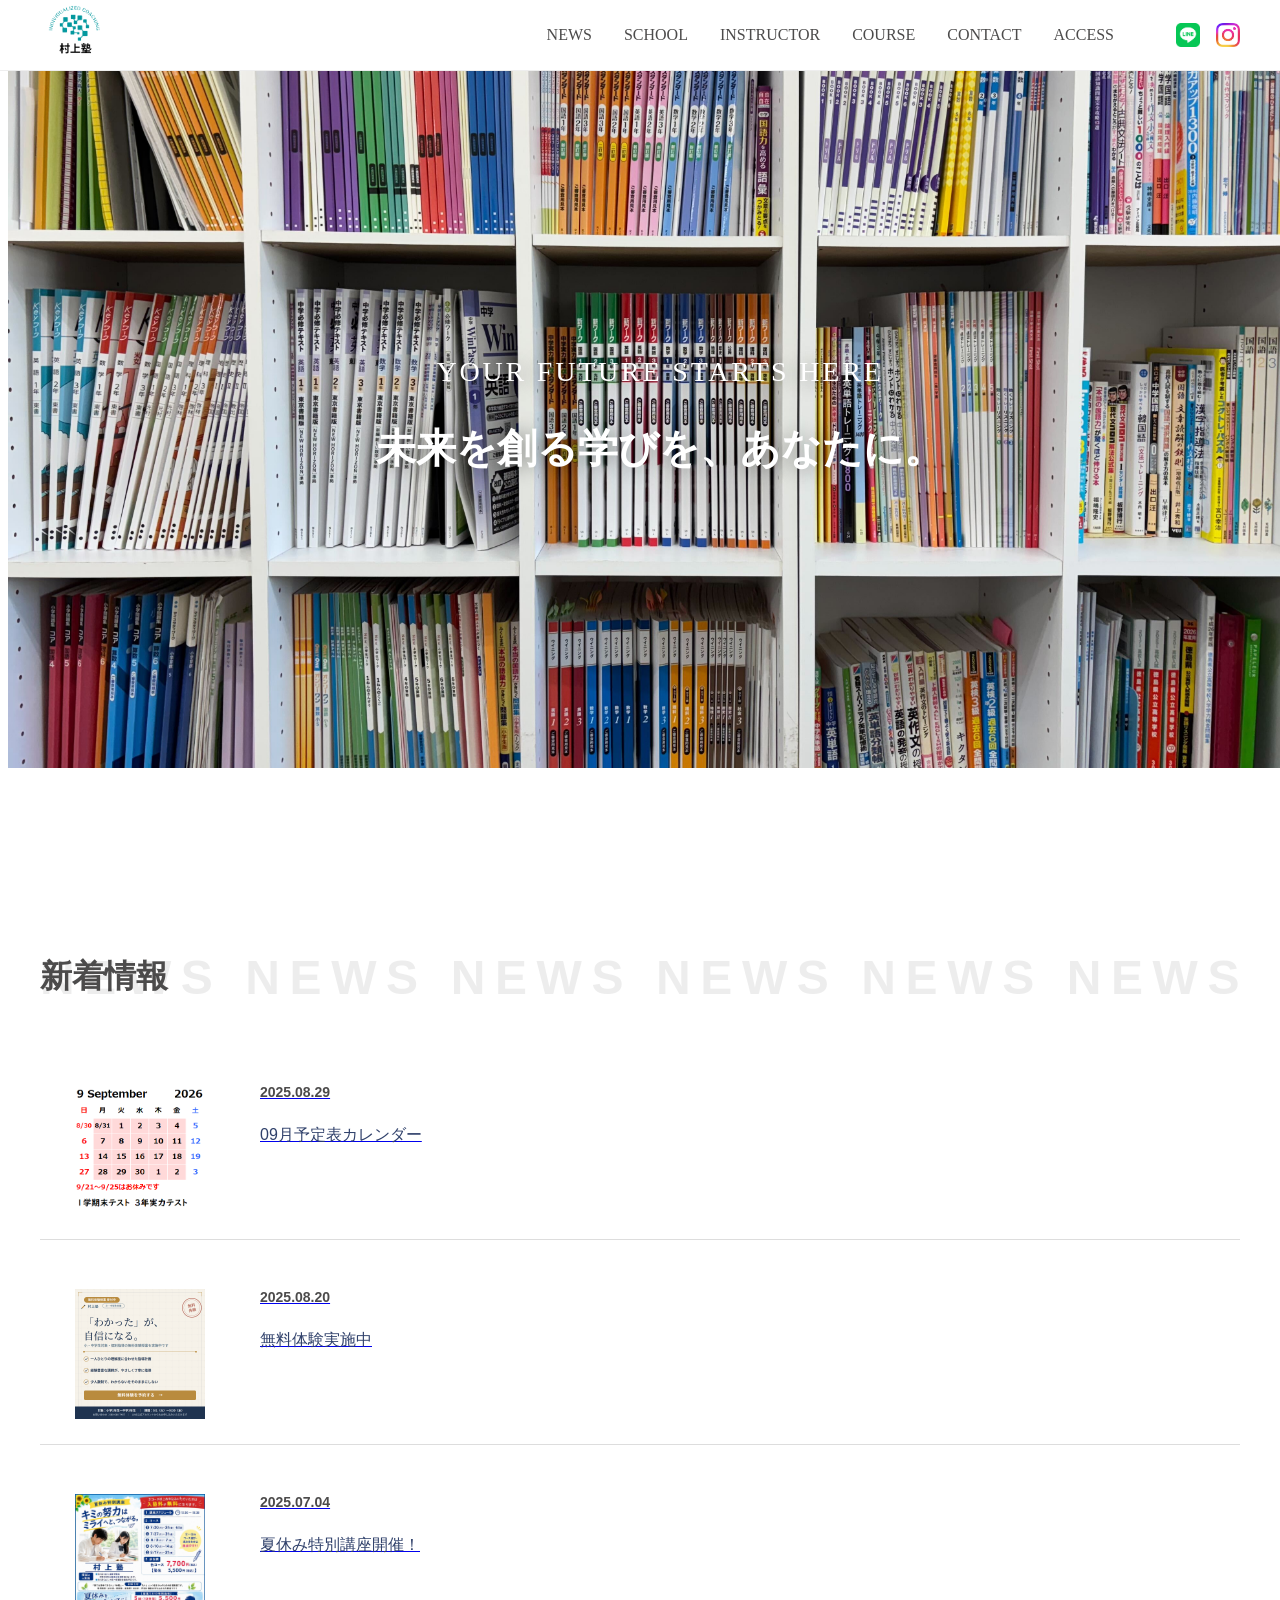
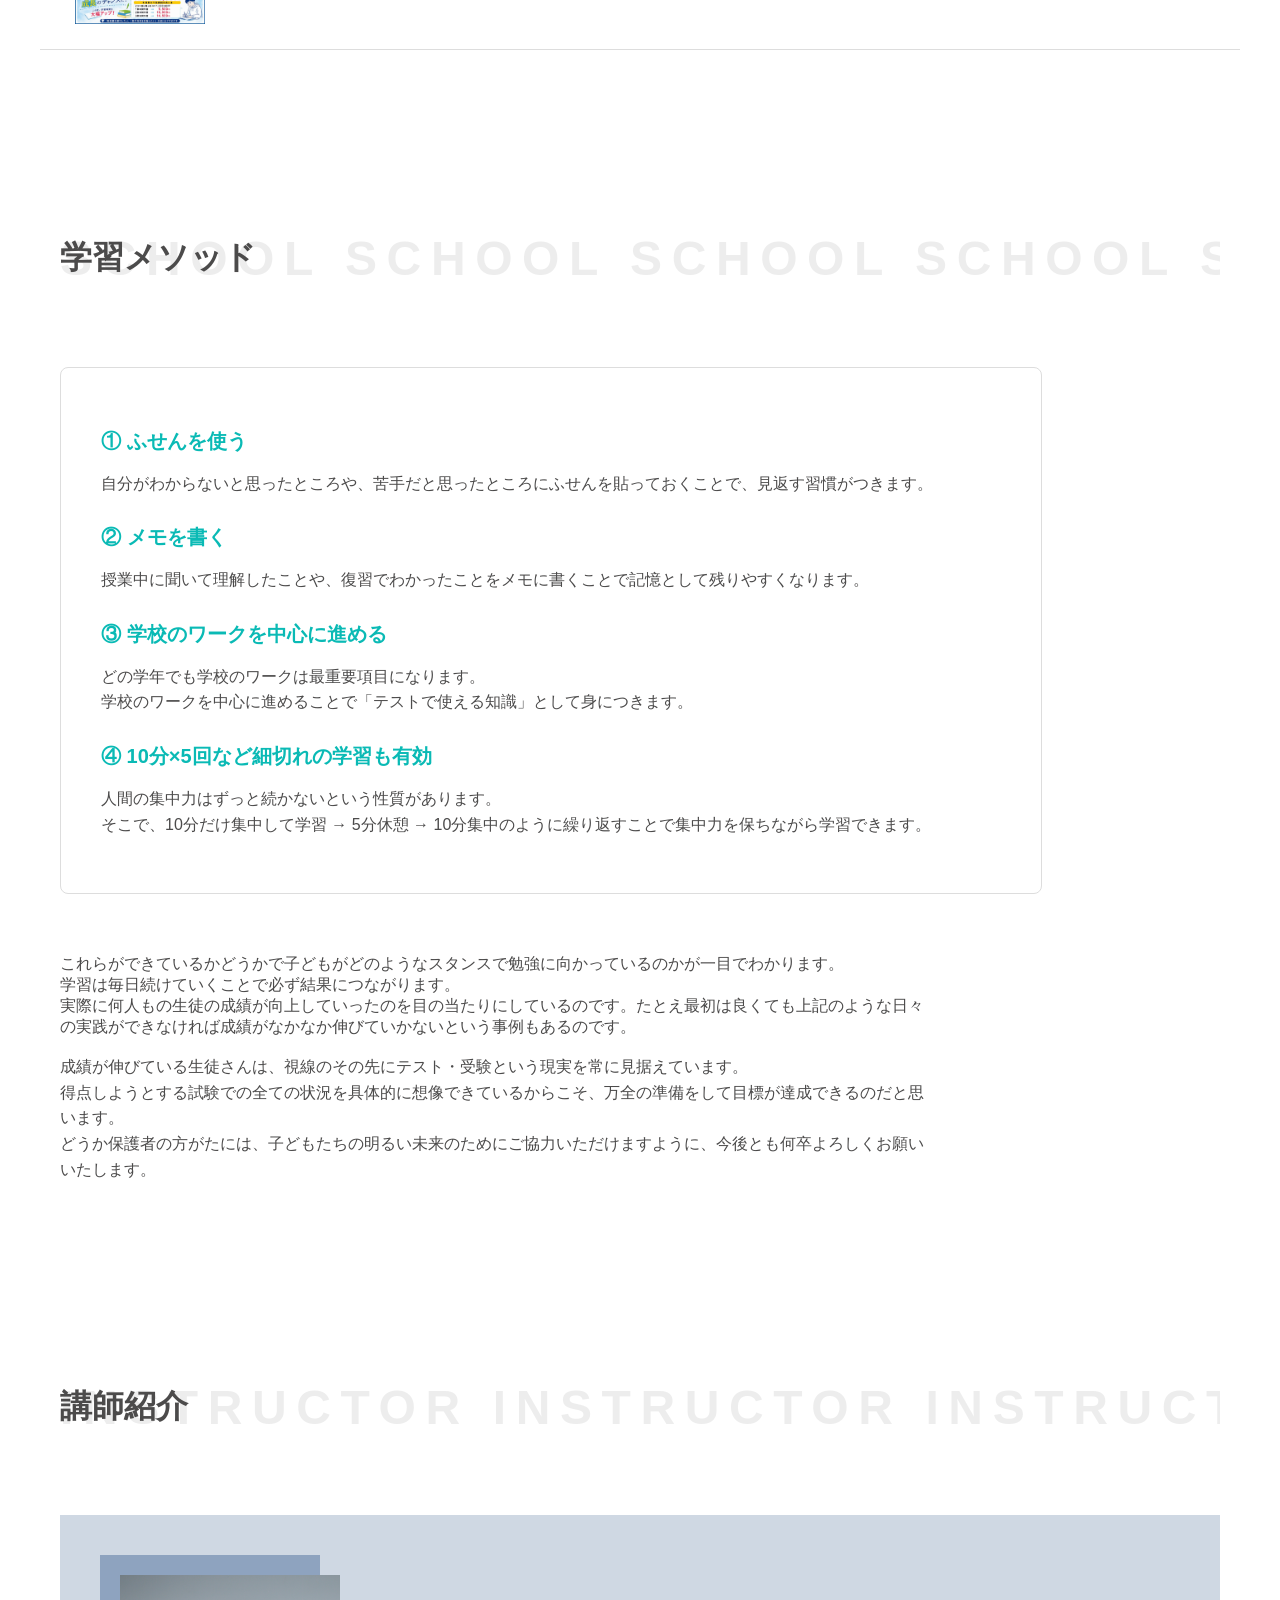
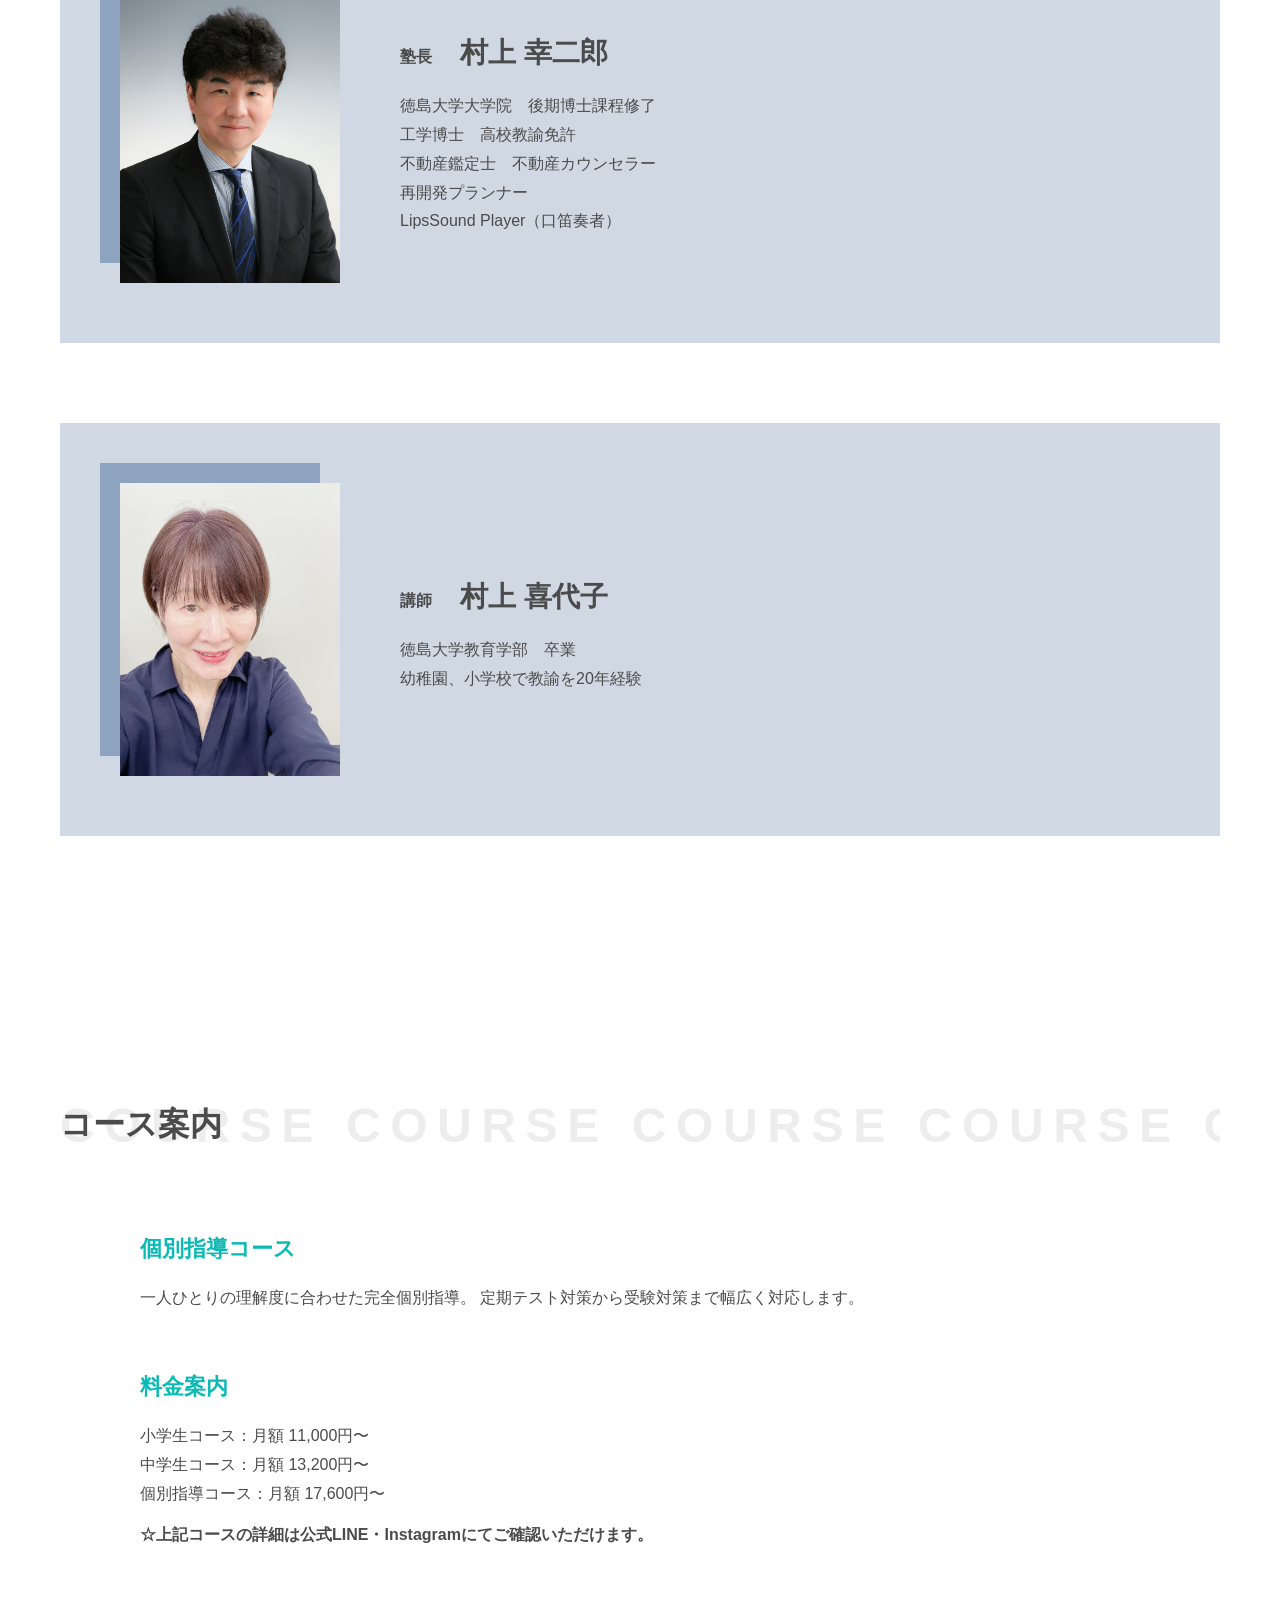
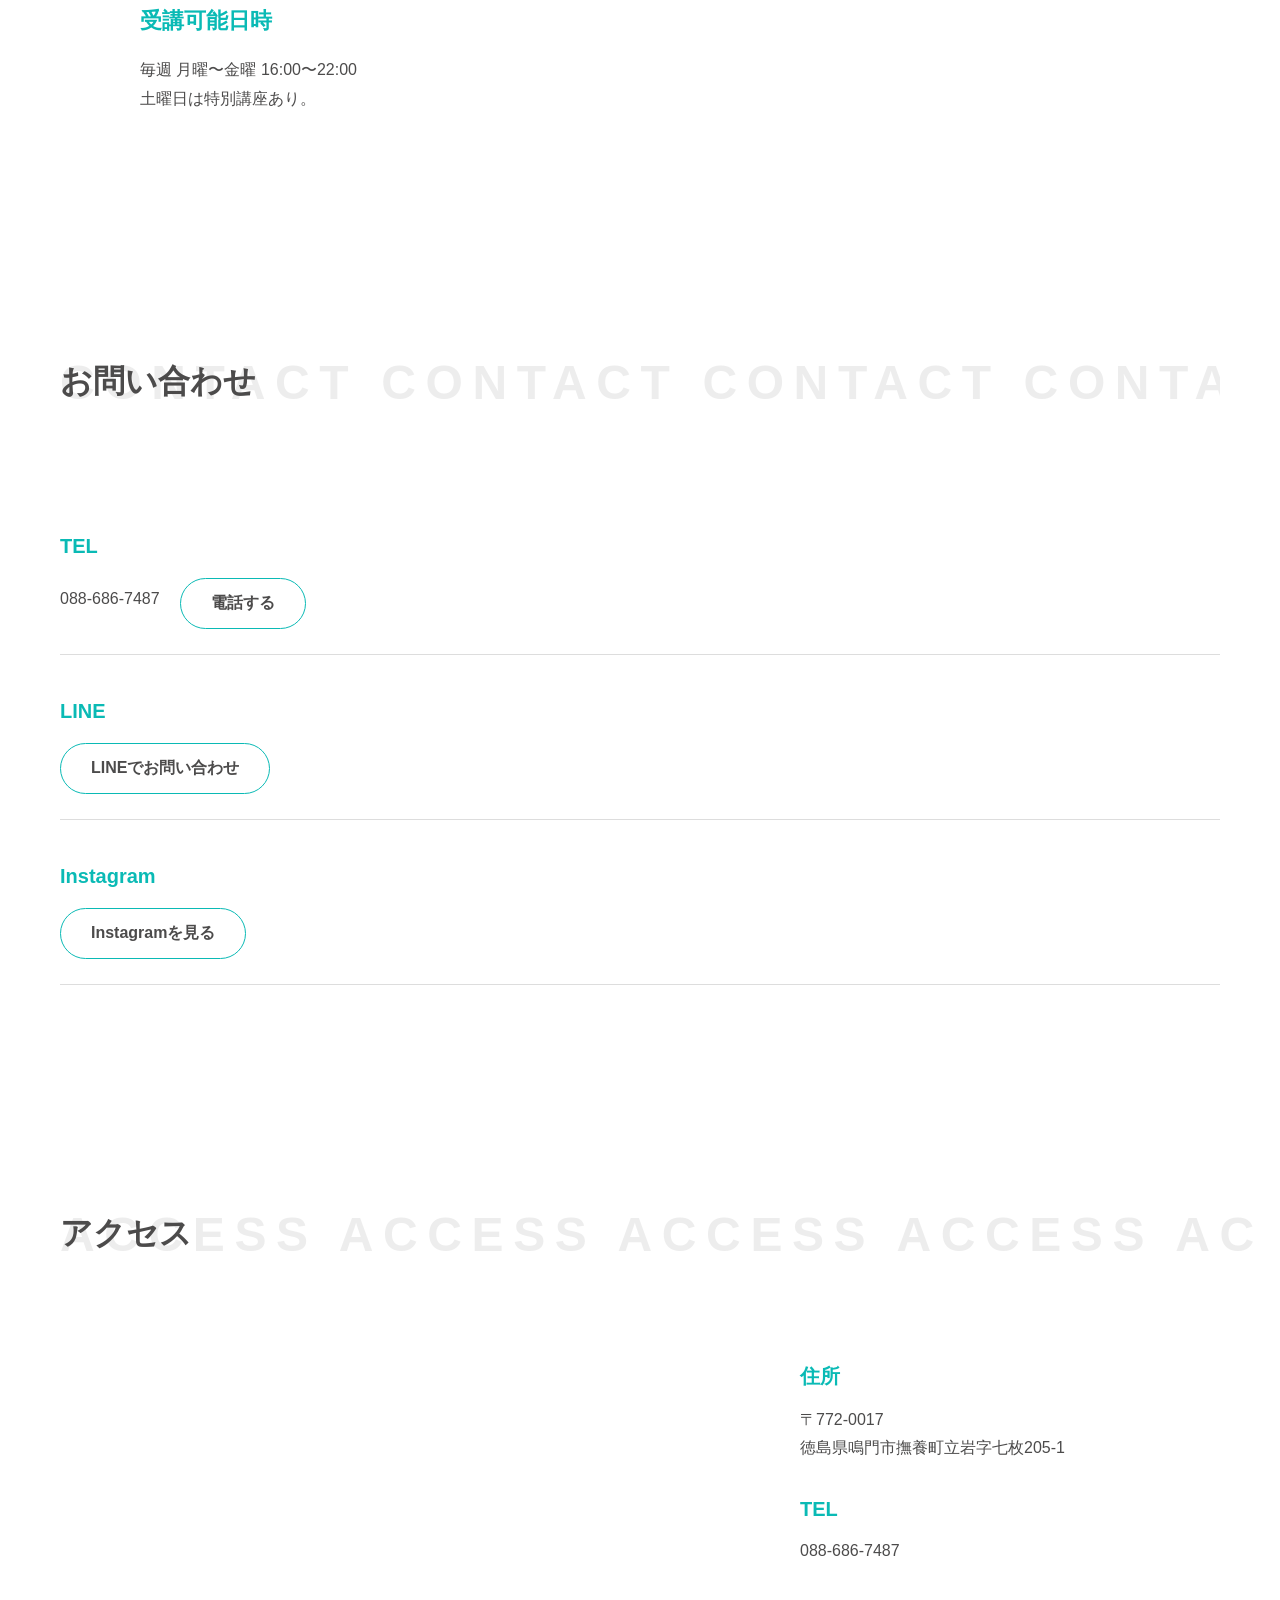
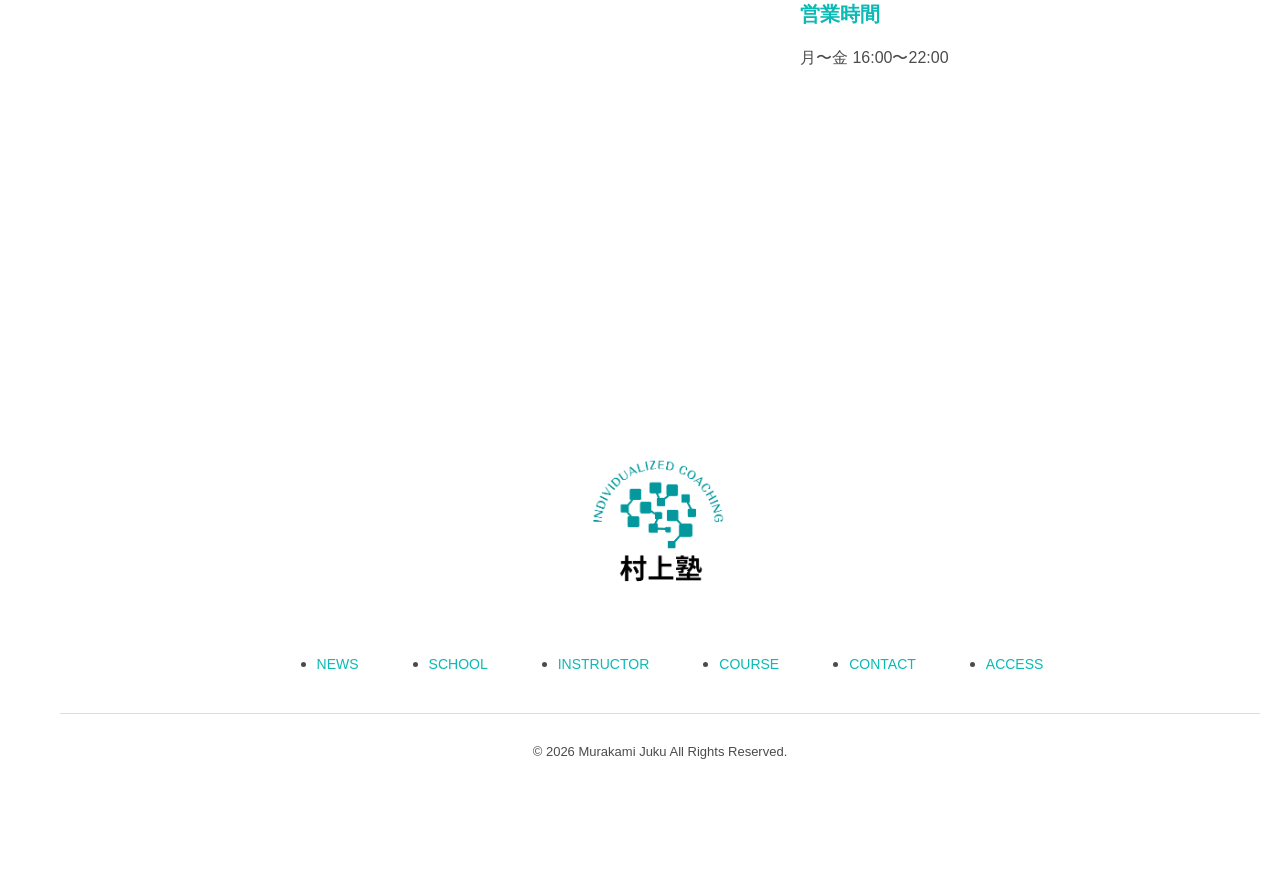
==== index.html @ a9b88535 "index.htmlアップデート newsの更新" ====
<!DOCTYPE html>
<html lang="ja">
<head>
  <meta charset="UTF-8" />
  <meta name="viewport" content="width=device-width, initial-scale=1.0" />
  <title>村上塾｜徳島県鳴門市の学習塾・個別指導</title>

<meta name="description"
content="村上塾は徳島県鳴門市の学習塾です。個別指導・学習メソッド・受験対策まで一人ひとりに合わせた指導を行っています。">

<meta name="keywords"
content="村上塾,徳島,鳴門市,学習塾,個別指導,受験対策,小学生,中学生">

<meta name="robots"
content="index, follow">

<meta charset="UTF-8">
<meta name="viewport"
content="width=device-width, initial-scale=1.0">

<!-- OGP（SNS共有用） -->
<meta property="og:type" content="website">
<meta property="og:title" content="村上塾｜徳島県鳴門市の学習塾・個別指導">

<meta property="og:description"
content="一人ひとりに合わせた学習指導で未来をサポートします。">

<meta property="og:url"
content="https://murakami109.jp">

<meta property="og:image"
content="https://murakami109.jp/img/ogp.jpg">

<meta property="og:site_name"
content="村上塾">

<meta property="og:locale"
content="ja_JP">

<!-- Twitter / X -->
<meta name="twitter:card"
content="summary_large_image">

<meta name="twitter:title"
content="村上塾｜徳島県鳴門市の学習塾">

<meta name="twitter:description"
content="個別指導・受験対策・学習メソッド">

<meta name="twitter:image"
content="https://murakami109.jp/img/ogp.jpg">

<!-- favicon -->
<link rel="icon" href="img/favicon.png" type="image/png">

<!-- Apple用 -->
<link rel="apple-touch-icon" href="img/image.png">

  <link rel="icon" href="img/image.png" type="image/png">

  <link rel="stylesheet" href="css/reset.css">
  <link rel="stylesheet" href="css/global.css">
  <link rel="stylesheet" href="css/header.css">
  <link rel="stylesheet" href="css/news.css">
  <link rel="stylesheet" href="css/section.css">
  <link rel="stylesheet" href="css/school.css">
  <link rel="stylesheet" href="css/instructor.css">
  <link rel="stylesheet" href="css/course.css">
  <link rel="stylesheet" href="css/contact.css">
  <link rel="stylesheet" href="css/access.css">
  <link rel="stylesheet" href="css/footer.css">
</head>
<body>

<header class="site-header">

  <div class="header-inner">

    <!-- ロゴ -->
    <h1 class="menu-logo">
      <a href="#top">
        <img src="img/image.png" alt="村上塾">
      </a>
    </h1>

    <!-- ナビメニュー（常時表示） -->
    <nav class="main-nav">
      <ul>
        <li><a href="#news" class="nav-link">NEWS</a></li>
        <li><a href="#school" class="nav-link">SCHOOL</a></li>
        <li><a href="#instructor" class="nav-link">INSTRUCTOR</a></li>
        <li><a href="#course" class="nav-link">COURSE</a></li>
        <li><a href="#contact" class="nav-link">CONTACT</a></li>
        <li><a href="#access" class="nav-link">ACCESS</a></li>
        <div class="nav-sns">
  <a href="https://lin.ee/ONJYf1XK" target="_blank">
    <img src="img/LINE.icon.png" alt="LINE">
  </a>
  <a href="https://www.instagram.com/murakami10915?igsh=MW81N3N2ZjBicGlhcA%3D%3D&utm_source=qr" target="_blank">
    <img src="img/Instagram.icon.png" alt="Instagram">
  </a>
</div>
      </ul>
    </nav>

  </div>

</header>

<!-- アンカー用 -->
<div id="top"></div>

<section class="mv">
  <div class="mv-slideshow">
  <img src="img/mv01.jpg" class="mv-slide active">
  <img src="img/mv02.jpg" class="mv-slide">
  <img src="img/mv03.jpg" class="mv-slide">
</div>

  <div class="mv-copy">
    <p class="mv-en">YOUR FUTURE STARTS HERE</p>
    <h2 class="mv-jp">未来を創る学びを、あなたに。</h2>
  </div>
</section>

<section id="news" class="news-section">

  <!-- =========================
     NEWS
========================= -->
<section id="news" class="news-section">

  <div class="news-title-box">
    <h2 class="news-title">新着情報</h2>

    <div class="news-ticker">
      <span>NEWS&nbsp;NEWS&nbsp;NEWS&nbsp;NEWS&nbsp;NEWS&nbsp;NEWS&nbsp;</span>
      <span>NEWS&nbsp;NEWS&nbsp;NEWS&nbsp;NEWS&nbsp;NEWS&nbsp;NEWS&nbsp;</span>
    </div>
  </div>

  <div class="news-list">

    <a href="detail/news-002.html" class="news-item">
      <div class="news-thumb">
        <img src="img/monthCalender09.png" alt="09月予定表カレンダー">
      </div>
      <div class="news-content">
        <span class="news-date">2025.08.29</span>
        <p class="news-text">09月予定表カレンダー</p>
      </div>
    </a>

    <a href="detail/news-001.html" class="news-item">
      <div class="news-thumb">
        <img src="img/juku_taiken_ad.png" alt="無料体験実施中">
      </div>
      <div class="news-content">
        <span class="news-date">2025.08.20</span>
        <p class="news-text">無料体験実施中</p>
      </div>
    </a>

    <a href="detail/news-003.html" class="news-item">
      <div class="news-thumb">
        <img src="img/summer.jpeg" alt="夏休み特別講座">
      </div>
      <div class="news-content">
        <span class="news-date">2025.07.04</span>
        <p class="news-text">夏休み特別講座開催！</p>
      </div>
    </a>

  </div>
</section>

<!-- =========================
     SCHOOL
========================= -->
<section id="school" class="school-section">

  <div class="school-title-box">
  <h2 class="school-title">学習メソッド</h2>

  <div class="school-ticker">
  <span>
    SCHOOL&nbsp;SCHOOL&nbsp;SCHOOL&nbsp;SCHOOL&nbsp;SCHOOL&nbsp;
    SCHOOL&nbsp;SCHOOL&nbsp;SCHOOL&nbsp;SCHOOL&nbsp;SCHOOL&nbsp;
  </span>
</div>
</div>

    <div class="school-method-box">

  <!-- メソッド① -->
  <div class="school-method">
    <h3 class="school-heading">① ふせんを使う</h3>
    <p class="school-text">
      自分がわからないと思ったところや、苦手だと思ったところにふせんを貼っておくことで、見返す習慣がつきます。
    </p>
  </div>

  <!-- メソッド② -->
  <div class="school-method">
    <h3 class="school-heading">② メモを書く</h3>
    <p class="school-text">
      授業中に聞いて理解したことや、復習でわかったことをメモに書くことで記憶として残りやすくなります。
    </p>
  </div>

  <!-- メソッド③ -->
  <div class="school-method">
    <h3 class="school-heading">③ 学校のワークを中心に進める</h3>
    <p class="school-text">
      どの学年でも学校のワークは最重要項目になります。<br>
      学校のワークを中心に進めることで「テストで使える知識」として身につきます。
    </p>
  </div>

  <!-- メソッド④ -->
  <div class="school-method">
    <h3 class="school-heading">④ 10分×5回など細切れの学習も有効</h3>
    <p class="school-text">
      人間の集中力はずっと続かないという性質があります。<br>
      そこで、10分だけ集中して学習 → 5分休憩 → 10分集中のように繰り返すことで集中力を保ちながら学習できます。
    </p>
  </div>

    </div>

    <div class="school-text-block">
      <p class="school-text-large">
        これらができているかどうかで子どもがどのようなスタンスで勉強に向かっているのかが一目でわかります。<br>
        学習は毎日続けていくことで必ず結果につながります。<br>
        実際に何人もの生徒の成績が向上していったのを目の当たりにしているのです。たとえ最初は良くても上記のような日々<br>
        の実践ができなければ成績がなかなか伸びていかないという事例もあるのです。
      </p>

      <p class="school-text">
        成績が伸びている生徒さんは、視線のその先にテスト・受験という現実を常に見据えています。<br>
        得点しようとする試験での全ての状況を具体的に想像できているからこそ、万全の準備をして目標が達成できるのだと思<br>
        います。<br>
        どうか保護者の方がたには、子どもたちの明るい未来のためにご協力いただけますように、今後とも何卒よろしくお願い<br>
        いたします。
      </p>
    </div>

  </div>
</section>


<!-- =========================
     INSTRUCTOR
========================= -->
<section id="instructor" class="instructor-section">

  <div class="instructor-title-box">
  <h2 class="instructor-title">講師紹介</h2>

  <div class="instructor-ticker">
  <span>
    INSTRUCTOR&nbsp;INSTRUCTOR&nbsp;INSTRUCTOR&nbsp;INSTRUCTOR&nbsp;INSTRUCTOR&nbsp;
    INSTRUCTOR&nbsp;INSTRUCTOR&nbsp;INSTRUCTOR&nbsp;INSTRUCTOR&nbsp;INSTRUCTOR&nbsp;
  </span>
</div>
</div>
  <div class="instructor-item">
    <div class="instructor-image">
      <div class="image-bg"></div>
      <img src="img/w9149.jpg" alt="塾長 村上 幸二郎">
    </div>

    <div class="instructor-text">
      <h3><span class="role">塾長</span> 村上 幸二郎</h3>
      <p>
        徳島大学大学院　後期博士課程修了<br>
        工学博士　高校教諭免許<br>
        不動産鑑定士　不動産カウンセラー<br>
        再開発プランナー<br>
        LipsSound Player（口笛奏者）
      </p>
    </div>
  </div>

  <div class="instructor-item">
    <div class="instructor-image">
      <div class="image-bg"></div>
      <img src="img/IMG_6866.jpg" alt="講師 村上 喜代子">
    </div>

    <div class="instructor-text">
      <h3><span class="role">講師</span> 村上 喜代子</h3>
      <p>
        徳島大学教育学部　卒業<br>
        幼稚園、小学校で教諭を20年経験
      </p>
    </div>
  </div>
</section>


<!-- =========================
     COURSE
========================= -->
<section id="course" class="course-section">

  <div class="course-title-box">
    <h2 class="course-title">コース案内</h2>

    <div class="course-ticker">
      <span>COURSE&nbsp;COURSE&nbsp;COURSE&nbsp;COURSE&nbsp;COURSE&nbsp;COURSE&nbsp;</span>
      <span>COURSE&nbsp;COURSE&nbsp;COURSE&nbsp;COURSE&nbsp;COURSE&nbsp;COURSE&nbsp;</span>
    </div>
  </div>

  <div class="course-content">

    <!-- コース説明 -->
     <div class="course-block">
      <h3 class="course-heading">個別指導コース</h3>
      <p class="course-text">
      一人ひとりの理解度に合わせた完全個別指導。
        定期テスト対策から受験対策まで幅広く対応します。
      </p>
     </div>

     <!-- 料金 -->
      <div class="course-block">
        <h3 class="course-heading">料金案内</h3>
        <p class="course-text">
          小学生コース：月額 11,000円〜<br>
          中学生コース：月額 13,200円〜<br>
          個別指導コース：月額 17,600円〜
        </p>
        <p>
          <strong>☆上記コースの詳細は公式LINE・Instagramにてご確認いただけます。</strong>
        </p>
      </div>

      <!-- カレンダー案内 -->
       <div class="course-block">
        <h3 class="course-heading">受講可能日時</h3>
        <p class="course-text">
          毎週 月曜〜金曜 16:00〜22:00<br>
          土曜日は特別講座あり。
        </p>
       </div>

  </div>

</section>

<!-- =========================
     CONTACT
========================= -->
<section id="contact" class="contact-section">

<div class="contact-title-box">
  <h2 class="contact-title">お問い合わせ</h2>

  <div class="contact-ticker">
    <span>
      CONTACT&nbsp;CONTACT&nbsp;CONTACT&nbsp;CONTACT&nbsp;CONTACT&nbsp;
      CONTACT&nbsp;CONTACT&nbsp;CONTACT&nbsp;CONTACT&nbsp;CONTACT&nbsp;
    </span>
  </div>
</div>

<!-- TEL -->
<div class="contact-item">
  <h3 class="contact-heading">TEL</h3>

  <div class="contact-btn-wrap">

    <p class="contact-text">
      088-686-7487
    </p>

    <a href="tel:0886867487"
       class="contact-link-btn">

      電話する
    </a>

  </div>
</div>

  <!-- LINE -->
<div class="contact-item">
  <h3 class="contact-heading">LINE</h3>

  <a href="https://lin.ee/ONJYf1XK"
     class="contact-link-btn"
     target="_blank">

      LINEでお問い合わせ
  </a>
</div>

<!-- Instagram -->
<div class="contact-item">
  <h3 class="contact-heading">Instagram</h3>

  <a href="https://www.instagram.com/murakami10915?igsh=MW81N3N2ZjBicGlhcA%3D%3D&utm_source=qr"
     class="contact-link-btn"
     target="_blank">

      Instagramを見る
  </a>
</div>

</section>

<!-- =========================
     ACCESS
========================= -->
<section id="access" class="access-section">

    <div class="access-title-box">
        <h2 class="access-title">アクセス</h2>

        <div class="access-ticker">
            <span>
            ACCESS&nbsp;ACCESS&nbsp;ACCESS&nbsp;ACCESS&nbsp;ACCESS&nbsp;
            ACCESS&nbsp;ACCESS&nbsp;ACCESS&nbsp;ACCESS&nbsp;ACCESS&nbsp;
            </span>
        </div>
    </div>

    <div class="access-content">

        <!-- Google Map -->
        <div class="access-map">

<iframe
src="https://www.google.com/maps/embed?pb=!1m18!1m12!1m3!1d1650.4762378533185!2d134.61537435443853!3d34.173132710632025!2m3!1f0!2f0!3f0!3m2!1i1024!2i768!4f13.1!3m3!1m2!1s0x355365f092314c51%3A0x8137d4ba0b1aa524!2z5p2R5LiK5aG-!5e0!3m2!1sja!2sjp!4v1779845603923!5m2!1sja!2sjp" width="600" height="450" style="border:0;" allowfullscreen="" loading="lazy" referrerpolicy="no-referrer-when-downgrade"
allowfullscreen=""
loading="lazy">
</iframe>

        </div>

        <!-- 情報 -->
        <div class="access-info">

            <div class="access-item">
                <h3>住所</h3>
                <p>
                〒772-0017<br>
                徳島県鳴門市撫養町立岩字七枚205-1
                </p>
            </div>

            <div class="access-item">
                <h3>TEL</h3>
                <p>088-686-7487</p>
            </div>

            <div class="access-item">
                <h3>営業時間</h3>
                <p>
                月〜金 16:00〜22:00
                </p>
            </div>

        </div>

    </div>

</section>

<!-- =========================
     FOOTER
========================= -->
<footer class="site-footer">

  <div class="footer-inner">

    <!-- ロゴ -->
    <div class="footer-logo">
      <img src="img/image.png" alt="村上塾">
    </div>

    <!-- フッターナビ -->
    <nav class="footer-nav">
      <ul>
        <li><a href="#news">NEWS</a></li>
        <li><a href="#school">SCHOOL</a></li>
        <li><a href="#instructor">INSTRUCTOR</a></li>
        <li><a href="#course">COURSE</a></li>
        <li><a href="#contact">CONTACT</a></li>
        <li><a href="#contact">ACCESS</a></li>
      </ul>
    </nav>

    <!-- コピー -->
    <p class="footer-copy">
      © 2026 Murakami Juku All Rights Reserved.
    </p>

  </div>

</footer>

<!-- =========================
     JS
========================= -->
<script src="js/global.js"></script>
<script src="js/news.js"></script>

</body>
</html>
---- css/global.css ----
/* =========================
    メインビジュアル
========================= */
.mv {
  position: relative;
  width: 100%;
  height: 600px;
  overflow: hidden;
}

.mv-video {
  width: 100%;
  height: 100%;
  object-fit: cover;
}

.mv-copy {
  position: absolute;
  top: 50%;
  left: 50%;
  transform: translate(-50%, -50%);
  text-align: center;
  color: #ffffff;
  text-shadow: 0 2px 20px rgba(0,0,0,0.4);
}

.mv-en {
  font-size: 28px;
  margin-bottom: 10px;
  letter-spacing: 0.1em;
}

.mv-jp {
  font-size: 40px;
  font-weight: 700;
}

/* =========================
   スムーススクロール
========================= */
html {
  scroll-behavior: smooth;
}
---- css/header.css ----
/* =========================
   ヘッダー全体
========================= */
.site-header {
  position: fixed;
  top: 0;
  left: 0;
  width: 100%;
  background: #ffffff;
  z-index: 1000;
  border-bottom: 1px solid #eee;
}

.header-inner {
  max-width: 1200px;
  margin: 0 auto;
  height: 70px;
  padding: 0 20px;
  display: flex;
  align-items: center;
  justify-content: space-between;
}

/* ロゴ調整（大きすぎ問題の修正） */
.menu-logo img {
  width: 70px;
  height: auto;
}
@media (max-width: 600px) {
  .menu-logo img {
    width: 120px;
  }
}

/* =========================
   PCナビ
========================= */
.main-nav ul {
  display: flex;
  align-items: center;
  gap: 32px;
  list-style: none;  /* ← これが必要！ */
  margin: 0;
  padding: 0;
}

.main-nav a {
  position: relative;
  padding: 6px 0;
  display: inline-block;
  color: #4C4B4B;
  text-decoration: none;
  font-weight: 500;
  transition: color 0.35s;
}
.main-nav a::after {
  content: "";
  position: absolute;
  left: 0;
  bottom: -3px;
  width: 100%;
  height: 2px;
  background: linear-gradient(to right, #4C4B4B, #0ABAB5);
  transform: scaleX(0);
  transform-origin: left;
  transition: transform .35s cubic-bezier(0.4, 0, 0.2, 1);
}
.main-nav a:hover {
  color: #0ABAB5;
}
.main-nav a:hover::after {
  transform: scaleX(1);
}


.pc-nav a:hover {
  color: #0ABAB5;
}
.pc-nav a:hover::after {
  transform: scaleX(1);
}

/* =========================
   SNSアイコン（ナビ右側）
========================= */
.nav-sns {
  display: flex;
  align-items: center;
  gap: 16px;
  margin-left: 30px;
}

.nav-sns img {
  width: 24px;
  height: 24px;
  display: block;
  transition: opacity 0.3s;
}

.nav-sns a:hover img {
  opacity: 0.6;
}

/* =========================
   背景画像
========================= */
/* MV全体 */
.mv {
  position: relative;
  width: 100%;
  height: 600px;
  overflow: hidden;
}

/* スライドエリア */
.mv-slideshow {
  position: absolute;
  inset: 0;
}

/* 各画像 */
.mv-slide {
  position: absolute;
  inset: 0;
  width: 100%;
  height: 100%;
  object-fit: cover;
  opacity: 0;
  transition: opacity 1s ease;
}

/* 表示中 */
.mv-slide.active {
  opacity: 1;
}

/* コピーを前面に */
.mv-copy {
  position: relative;
  z-index: 2;
}

/* =========================
   ハンバーガー
========================= */
.hamburger {
  width: 32px;
  height: 24px;
  display: flex;
  flex-direction: column;
  justify-content: space-between;
  cursor: pointer;
  z-index: 1001;
}
.hamburger span {
  display: block;
  height: 3px;
  background: #30416B;
  transition: 0.4s;
  border-radius: 2px;
}

/* 3本線 */
.hamburger span:nth-child(1) { top: 0; }
.hamburger span:nth-child(2) { top: 10px; }
.hamburger span:nth-child(3) { top: 20px; }

/* ホバー：色変化（参考サイトの動き） */
.hamburger:hover span {
  background: #0ABAB5;
}

/* 開いたとき */
.hamburger.open span:nth-child(1) {
  transform: translateY(10px) rotate(45deg);
}
.hamburger.open span:nth-child(2) {
  opacity: 0;
}
.hamburger.open span:nth-child(3) {
  transform: translateY(-10px) rotate(-45deg);
}


/* 下線：PCと同じ */
.ham-menu-link::after {
  content: "";
  position: absolute;
  left: 0;
  bottom: -4px;
  width: 100%;
  height: 2px;
  background: linear-gradient(to right, #4C4B4B, #0ABAB5);
  transform: scaleX(0);
  transform-origin: left;
  transition: transform .35s cubic-bezier(0.4, 0, 0.2, 1);
}

.ham-menu-link:hover {
  color: #0ABAB5;
}
.ham-menu-link:hover::after {
  transform: scaleX(1);
}

/* =========================
   レスポンシブ
========================= */
@media (max-width: 1024px) {
  .main-nav { display: none; }
  .hamburger { display: block; }
}

/* =========================
   GLOBAL MENU（全画面）
========================= */
.global-menu {
  position: fixed;
  top: 0;
  left: 0;
  width: 100%;
  height: 100%;
  background: #fff;
  display: flex;
  opacity: 0;
  pointer-events: none;
  transition: 0.5s ease;
  z-index: 1000;
}

/* 開いたとき */
.global-menu.open {
  opacity: 1;
  pointer-events: auto;
}

/* 左右2カラム */
.global-menu-left,
.global-menu-right {
  width: 50%;
  padding: 100px 40px;
}

.global-menu ul {
  list-style: none;
}
.global-menu a {
  font-size: 28px;
  display: block;
  padding: 20px 0;
  color: #30416B;
}

/* 下線アニメーション */
.global-menu-left a::after,
.global-menu-right a::after {
  content: "";
  position: absolute;
  bottom: -4px;
  left: 0;
  width: 100%;
  height: 2px;
  background: linear-gradient(to right, #4C4B4B, #0ABAB5);
  transform: scaleX(0);
  transform-origin: left;
  transition: transform .35s;
}

.global-menu-left a:hover,
.global-menu-right a:hover {
  color: #0ABAB5;
}

.global-menu-left a:hover::after,
.global-menu-right a:hover::after {
  transform: scaleX(1);
}
---- css/news.css ----
/* ============================
   新着情報セクション
============================ */

/* セクション全体 */
.news-section {
  width: 100%;
  max-width: 1200px;
  margin: 120px auto;
  padding: 0 20px;
  color: #4C4B4B;
  position: relative;
  font-family: "Noto Sans JP", sans-serif;
}

/* タイトルエリア */
.news-title-box {
  position: relative;
  margin-bottom: 60px;
}

.news-title {
  font-size: 32px;
  font-weight: 600;
  position: relative;
  z-index: 2;
}

/* NEW ティッカー（見出しに被さる） */
.news-ticker {
  position: absolute;
  top: 50%;
  left: 0;
  width: 100%;
  overflow: hidden;
  white-space: nowrap;
  transform: translateY(-50%);
  z-index: 1;
}

.news-ticker span {
  letter-spacing: 0.2em; /* ← 文字間隔を広げる */
  display: inline-block;
  font-size: 48px;
  font-weight: 700;
  color: rgba(74, 74, 74, 0.1); /* 薄い背景テキスト */
  animation: ticker-scroll 15s linear infinite;
}

/* NEWS本体リスト */
.news-list {
  display: flex;
  flex-direction: column;
  gap: 24px;
}

.news-item {
  border-bottom: 1px solid #ccc;
  padding-bottom: 16px;
}

.news-date {
  font-weight: 600;
  color: #0ABAB5; /* 日付はアクセントカラー */
  margin-right: 20px;
}

.news-text {
  display: inline-block;
  color: #4C4B4B;
}

/* ============================
   NEWS 部分の画像レイアウト
============================ */

/* NEWS全体 */
.news-section {
  padding: 80px 0;
  width: 100%;
  max-width: 1200px;
  margin: 0 auto;
}

/* 1記事の箱 */
.news-item {
  display: flex;
  align-items: flex-start;
  gap: 20px;
  padding: 25px 0;
  border-bottom: 1px solid #ddd;
}

/* サムネイル */
.news-thumb {
  width: 200px;
  height: 130px;
  flex-shrink: 0;
  overflow: hidden;
  border-radius: 6px;
}

.news-thumb img {
  width: 100%;
  height: 100%;
  object-fit: contain;
}

/* テキスト側 */
.news-content {
  display: flex;
  flex-direction: column;
  gap: 6px;
}

.news-date {
  color: #4C4B4B;
  font-size: 14px;
}

.news-text {
  color: #30416B;
  font-size: 16px;
  line-height: 1.6;
}

/* SP対応 */
@media screen and (max-width: 768px) {
  .news-item {
    flex-direction: column;
  }
  .news-thumb {
    width: 100%;
    height: 200px;
  }
}

/* ============================
   NEWS 詳細ページ
============================ */

.news-detail {
    width: 90%;
    max-width: 900px;
    margin: 120px auto;
    padding: 0 20px;
    font-family: "Noto Sans JP", sans-serif;
}

.news-detail-img img {
    width: 100%;
    border-radius: 6px;
    margin: 30px 0;
    object-fit: cover;
}

.news-detail-body p {
    margin-bottom: 20px;
    line-height: 1.8;
    color: #4C4B4B;
}

.news-detail .news-date {
    font-size: 14px;
    color: #0ABAB5;
    font-weight: 600;
    margin-bottom: 10px;
}

.news-detail .news-heading {
    font-size: 28px;
    font-weight: 700;
    color: #30416B;
    margin-bottom: 20px;
}

.back-btn {
    margin-top: 40px;
}

.back-btn a {
    display: inline-block;
    padding: 12px 24px;
    background: #4C4B4B;
    color: #fff;
    border-radius: 4px;
    transition: .3s;
}

.back-btn a:hover {
    background: #0ABAB5;
}
---- css/section.css ----
/* ==========================
   Section 共通スタイル
========================== */

section {
  padding: 80px 20px;
}

.section-inner {
  max-width: 1200px;
  margin: 0 auto;
}

/* セクション見出し */
.section-title {
  font-size: 32px;
  font-weight: 600;
  text-align: center;
  margin-bottom: 40px;
}

/* ACCESS セクション */
.access {
  background: #f5f5f5;
}

@keyframes ticker-scroll {
  0% {
    transform: translateX(0);
  }
  100% {
    transform: translateX(-50%);
  }
}
---- css/school.css ----
/* =========================
   SCHOOL タイトル（NEWSと完全統一）
========================= */
.school-title-box {
  position: relative;
  margin-bottom: 60px;
  overflow: hidden;
}

.school-title {
  font-size: 32px;
  font-weight: 600;
  color: #4C4B4B;
  position: relative;
  z-index: 2;
}

/* SCHOOL ティッカー（見出しに被さる） */
.school-ticker {
  position: absolute;
  top: 50%;
  left: 0;
  width: 100%;
  overflow: hidden;
  white-space: nowrap;
  transform: translateY(-50%);
  z-index: 1;
}

.school-ticker span {
  display: inline-block;
  letter-spacing: 0.2em;
  font-size: 48px;
  font-weight: 700;
  color: rgba(74, 74, 74, 0.1);
  animation: ticker-scroll 23s linear infinite;
}

.school-ticker span:last-child {
  animation-delay: -9s;
}

/* ===========================
   SCHOOL（学習メソッド）
=========================== */

.school-section .school-list {
  display: flex;
  flex-direction: column;
  gap: 32px;
}

.school-item {
  display: flex;
  flex-wrap: wrap;
  gap: 20px;
  align-items: center;
}

.school-thumb {
  flex-shrink: 0;
  width: 200px;
  height: 130px;
  overflow: hidden;
  border-radius: 6px;
}

.school-thumb img {
  width: 100%;
  height: 100%;
  object-fit: cover;
}

.school-content {
  flex: 1;
}

.school-heading {
  font-size: 20px;
  font-weight: 600;
  margin-bottom: 8px;
  color: #0ABAB5;
}

.school-text {
  font-size: 16px;
  color: #4C4B4B;
  line-height: 1.6;
}

/* =========================
   SCHOOL 学習メソッド枠
========================= */
.school-method-box {
  max-width: 900px;
  padding: 40px 40px;
  border: 1px solid #ddd;
  border-radius: 8px;
  margin-bottom: 60px;
  background: #fff;
}

/* 各メソッドの間隔 */
.school-method + .school-method {
  margin-top: 28px;
}
---- css/instructor.css ----
.instructor {
  padding: 80px 20px;
}

.instructor-item {
  display: flex;
  align-items: center;
  gap: 60px;
  background: #cfd8e3;
  padding: 60px;
  margin-bottom: 80px;
  position: relative;
}

.instructor-image {
  position: relative;
  width: 220px;
}

.instructor-image img {
  width: 100%;
  display: block;
  position: relative;
  z-index: 2;
}

.image-bg {
  position: absolute;
  width: 100%;
  height: 100%;
  background: #8ea3bf;
  top: -20px;
  left: -20px;
  z-index: 1;
}

.instructor-text h3 {
  font-size: 28px;
  margin-bottom: 20px;
}

.role {
  font-size: 16px;
  margin-right: 20px;
}

.instructor-text p {
  line-height: 1.8;
}

/* =========================
   INSTRUCTOR タイトル
========================= */
.instructor-title-box {
  position: relative;
  margin-bottom: 60px;
  overflow: hidden;
}

.instructor-title {
  font-size: 32px;
  font-weight: 600;
  color: #4C4B4B;
  position: relative;
  z-index: 2;
}

/* ティッカー */
.instructor-ticker {
  position: absolute;
  top: 50%;
  left: 0;
  width: 100%;
  overflow: hidden;
  white-space: nowrap;
  transform: translateY(-50%);
  z-index: 1;
}

.instructor-ticker span {
  display: inline-block;
  letter-spacing: 0.2em;
  font-size: 48px;
  font-weight: 700;
  color: rgba(74, 74, 74, 0.1);
  animation: ticker-scroll 32s linear infinite;
}

@media (max-width: 768px) {
  .instructor-item {
    flex-direction: column;
    text-align: center;
  }

  .instructor-image {
    width: 180px;
  }

  .image-bg {
    top: -15px;
    left: -15px;
  }
}
---- css/course.css ----
/* =========================
   COURSE タイトル
========================= */
.course-title-box {
    position: relative;
    margin-bottom: 60px;
    overflow: hidden;
}

.course-title {
    font-size: 32px;
    font-weight: 600;
    color: #4C4B4B;
    position: relative;
    z-index: 2;
}

.course-ticker {
    position: absolute;
    top: 50%;
    left: 0;
    width: 100%;
    overflow: hidden;
    white-space: nowrap;
    transform: translateY(-50%);
    z-index: 1;
}

.course-ticker span {
    display: inline-block;
    letter-spacing: 0.2em;
    font-size: 48px;
    font-weight: 700;
    color: rgba(74, 74, 74, 0.1);
    animation: ticker-scroll 15s linear infinite;
}

/* =========================
   COURSE 本文
========================= */
.course-content {
  max-width: 1000px;
  margin: 0 auto;
}

.course-block {
  margin-bottom: 60px;
}

.course-heading {
  font-size: 22px;
  margin-bottom: 20px;
  color: #0ABAB5;
}

.course-text {
  line-height: 1.8;
  font-size: 16px;
}
---- css/contact.css ----
/* =========================
   CONTACT タイトル
========================= */

.contact-title-box{
    position:relative;
    margin-bottom:60px;
    overflow:hidden;
}

.contact-title{
    font-size:32px;
    font-weight:600;
    color:#4C4B4B;
    position:relative;
    z-index:2;
}

.contact-ticker{
    position:absolute;
    top:50%;
    left:0;
    width:100%;
    overflow:hidden;
    white-space:nowrap;
    transform:translateY(-50%);
    z-index:1;
}

.contact-ticker span{
    display:inline-block;
    letter-spacing:.2em;
    font-size:48px;
    font-weight:700;
    color:rgba(74,74,74,.1);
    animation:ticker-scroll 15s linear infinite;
}

/* =========================
   CONTACT 本文
========================= */

.contact-content{
    max-width:1000px;
    margin:auto;
}

.contact-item{
    border-bottom:1px solid #ddd;
    padding:25px 0;
}

.contact-heading{
    font-size:20px;
    margin-bottom:10px;
    color:#0ABAB5;
}

.contact-text{
    font-size:16px;
    line-height:1.8;
    color:#4C4B4B;
}

.contact-btn{
    margin-top:50px;
}

.contact-btn a{
    display:inline-block;
    padding:16px 35px;
    border:none;
    color:#30416B;
    transition:.3s;
}

.contact-btn a:hover{
    transform:translateY(-5px);
}

/* =========================
   ボタン
========================= */

.contact-btn-wrap{
    display:flex;
    align-items:center;
    gap:20px;
    margin-top:10px;
}

@media screen and (max-width:768px){

.contact-btn-wrap{
    flex-direction:column;
    align-items:flex-start;
}

}
.contact-link-btn{
    display:inline-block;
    padding:14px 30px;
    margin-top:10px;

    border:1px solid #0ABAB5;
    border-radius:50px;

    color:#4C4B4B;
    font-weight:600;

    transition:.3s;
    text-decoration:none;
}

.contact-link-btn:hover{
    transform:translateY(-5px);

    background:#0ABAB5;
    color:#fff;
}
---- css/access.css ----
/* =========================
   ACCESS タイトル
========================= */

.access-title-box{
    position:relative;
    margin-bottom:60px;
    overflow:hidden;
}

.access-title{
    font-size:32px;
    font-weight:600;
    color:#4C4B4B;
    position:relative;
    z-index:2;
}

.access-ticker{
    position:absolute;
    top:50%;
    left:0;
    width:100%;
    overflow:hidden;
    white-space:nowrap;
    transform:translateY(-50%);
    z-index:1;
}

.access-ticker span{
    display:inline-block;
    letter-spacing:.2em;
    font-size:48px;
    font-weight:700;
    color:rgba(74,74,74,.1);
    animation:ticker-scroll 15s linear infinite;
}

/* =========================
   ACCESS 本文
========================= */

.access-section{
    width:100%;
    max-width:1200px;
    margin:120px auto;
    padding:0 20px;
}

.access-content{
    display:flex;
    gap:50px;
}

.access-map{
    width:60%;
}

.access-map iframe{
    width:100%;
    height:500px;
    border:0;
}

.access-info{
    width:40%;
}

.access-item{
    margin-bottom:35px;
}

.access-item h3{
    margin-bottom:10px;
    color:#0ABAB5;
    font-size:20px;
}

.access-item p{
    line-height:1.8;
}

@media(max-width:768px){

.access-content{
    flex-direction:column;
}

.access-map,
.access-info{
    width:100%;
}

}
---- css/footer.css ----
/* =========================
   FOOTER
========================= */

.site-footer{
    width:100%;
    background:#fff;

    padding:70px 0 30px;
    margin-top:120px;
}

.footer-inner{
    width:100%;
    max-width:1200px;

    margin:0 auto;
    padding:0 20px;

    text-align:center;
}

.footer-logo{
    margin-bottom:40px;
}

.footer-logo img{
    width:180px;
}

.footer-nav{
    margin-bottom:40px;
}

.footer-nav ul{
    display:flex;
    justify-content:center;
    gap:70px;
    flex-wrap:wrap;
}

.footer-nav a{
    color:#0ABAB5;
    font-size:14px;
    text-decoration:none;
    transition:.3s;
}

.footer-nav a:hover{
    opacity:.6;
}

.footer-copy{
    color:#4C4B4B;
    font-size:13px;
    padding-top:30px;
    border-top:1px solid #ddd;
}

/* SP */

@media screen and (max-width:768px){

.footer-nav ul{
    flex-direction:column;
    gap:20px;
}

.footer-logo img{
    width:140px;
}

}
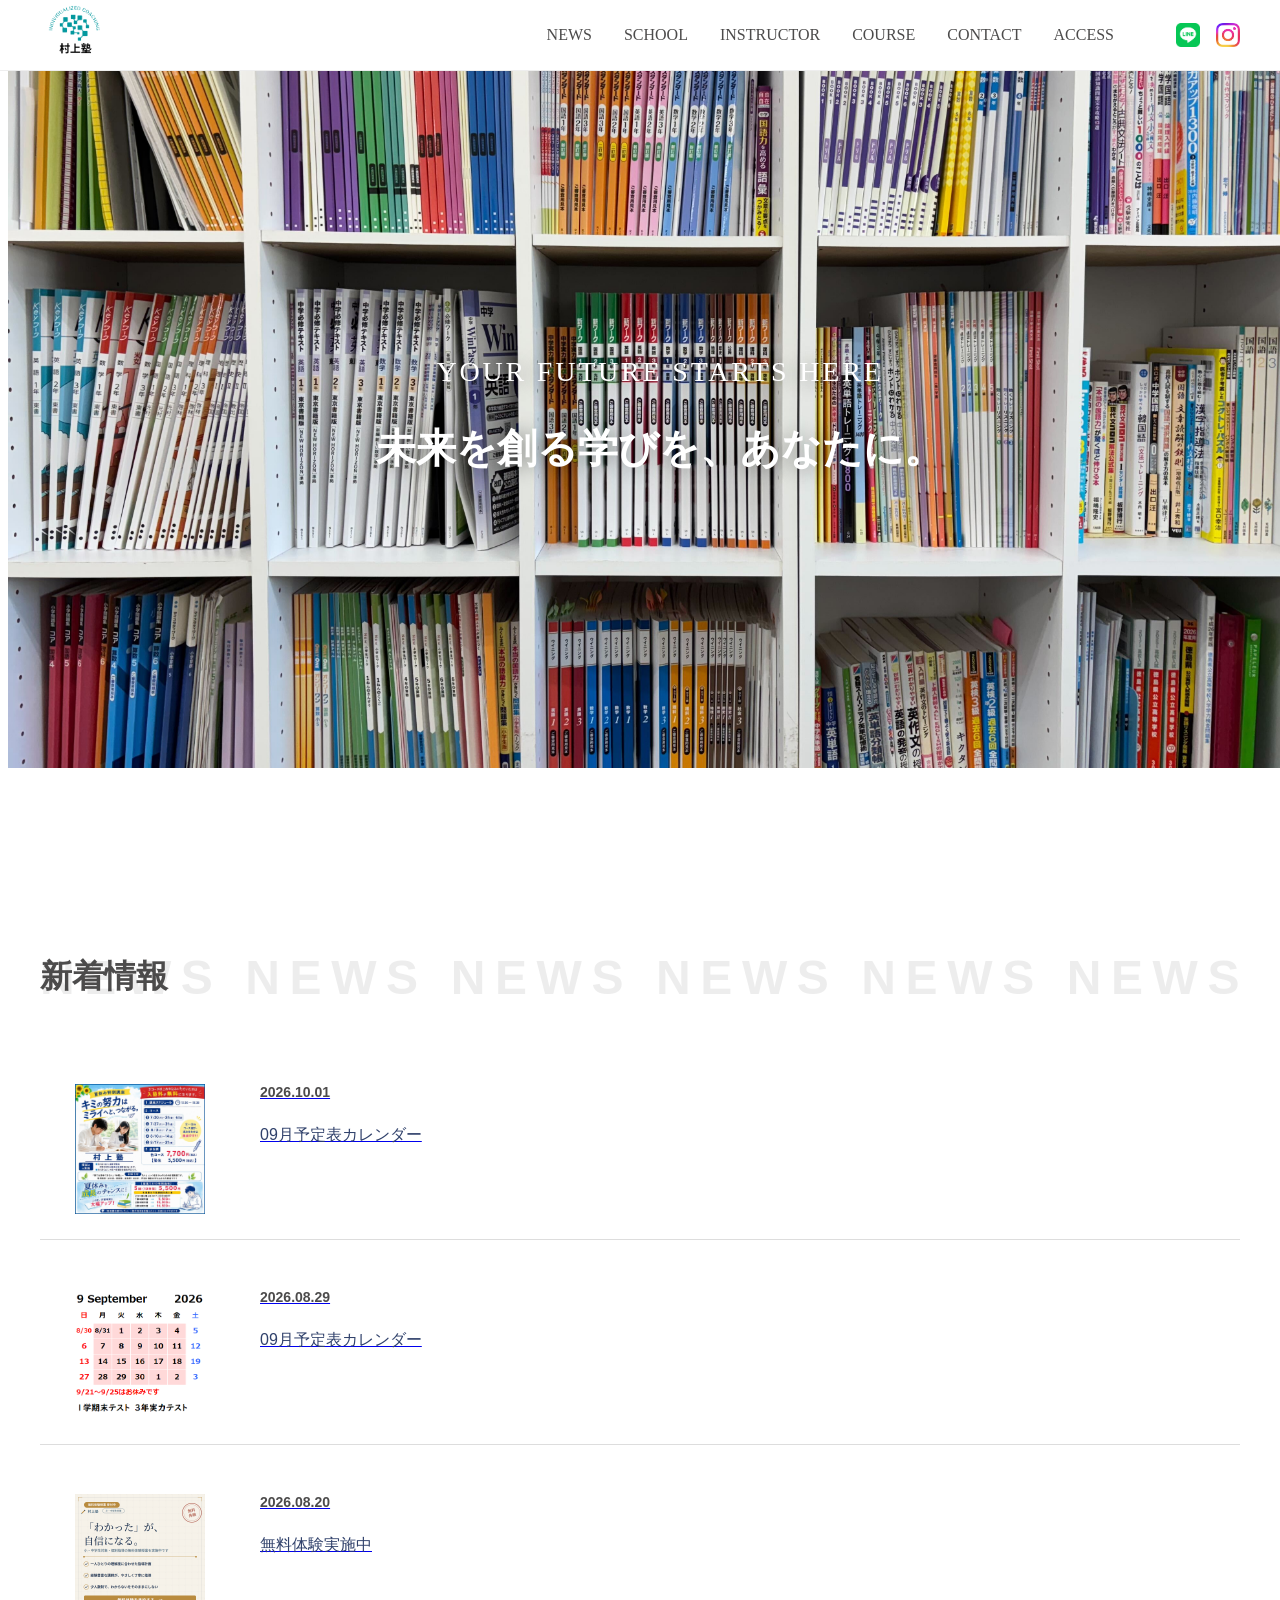
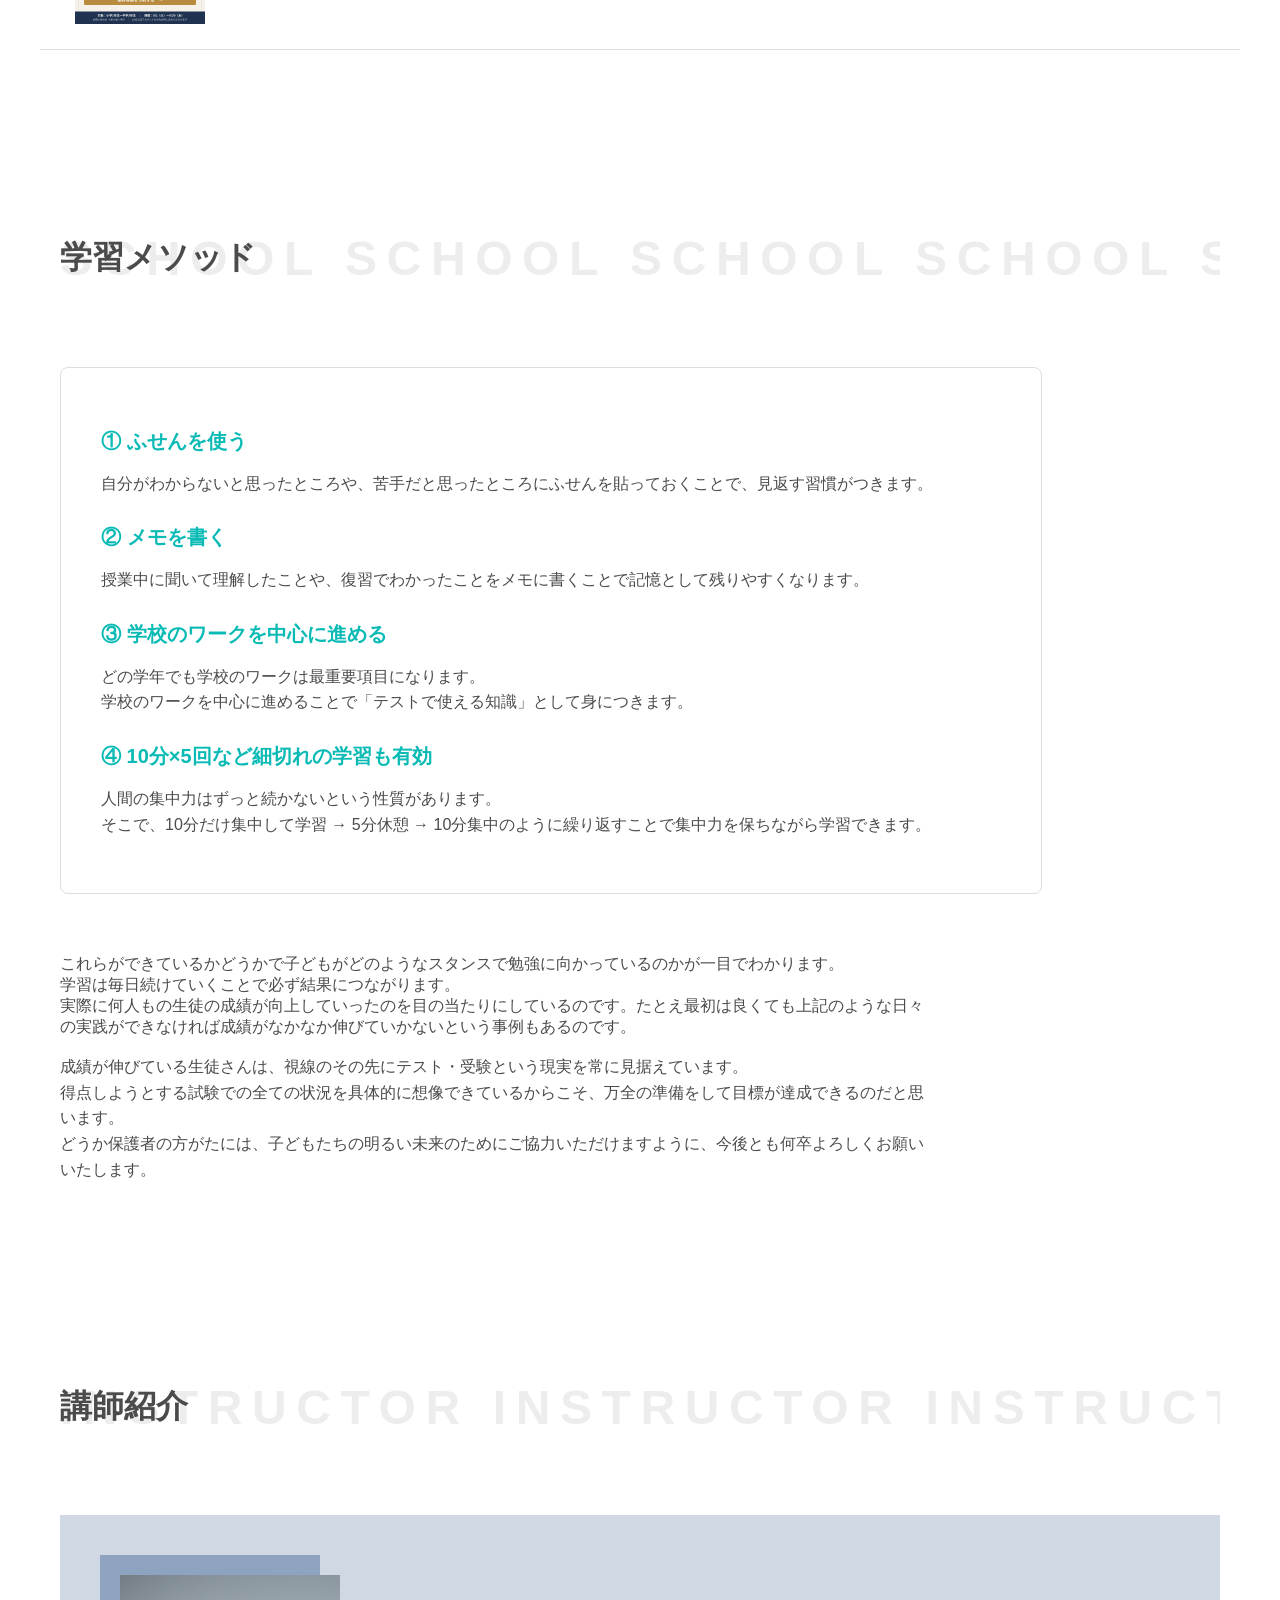
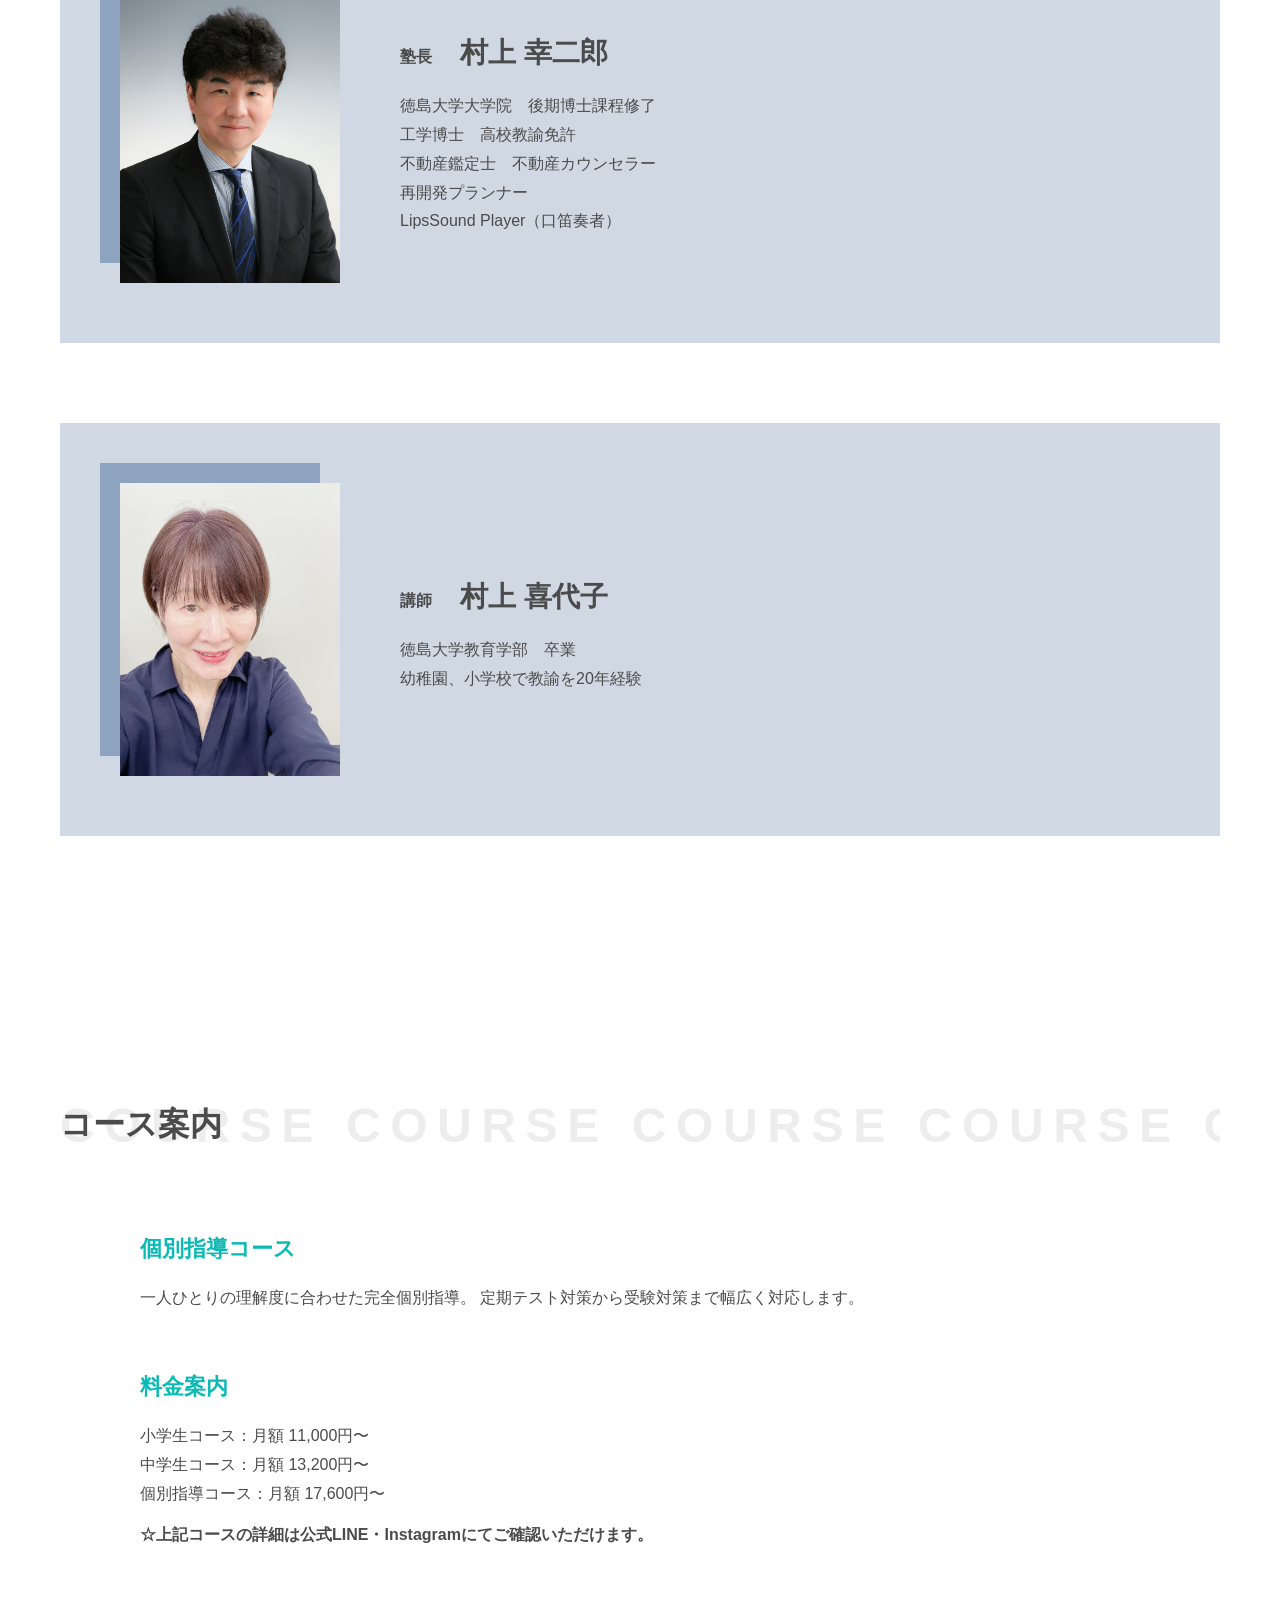
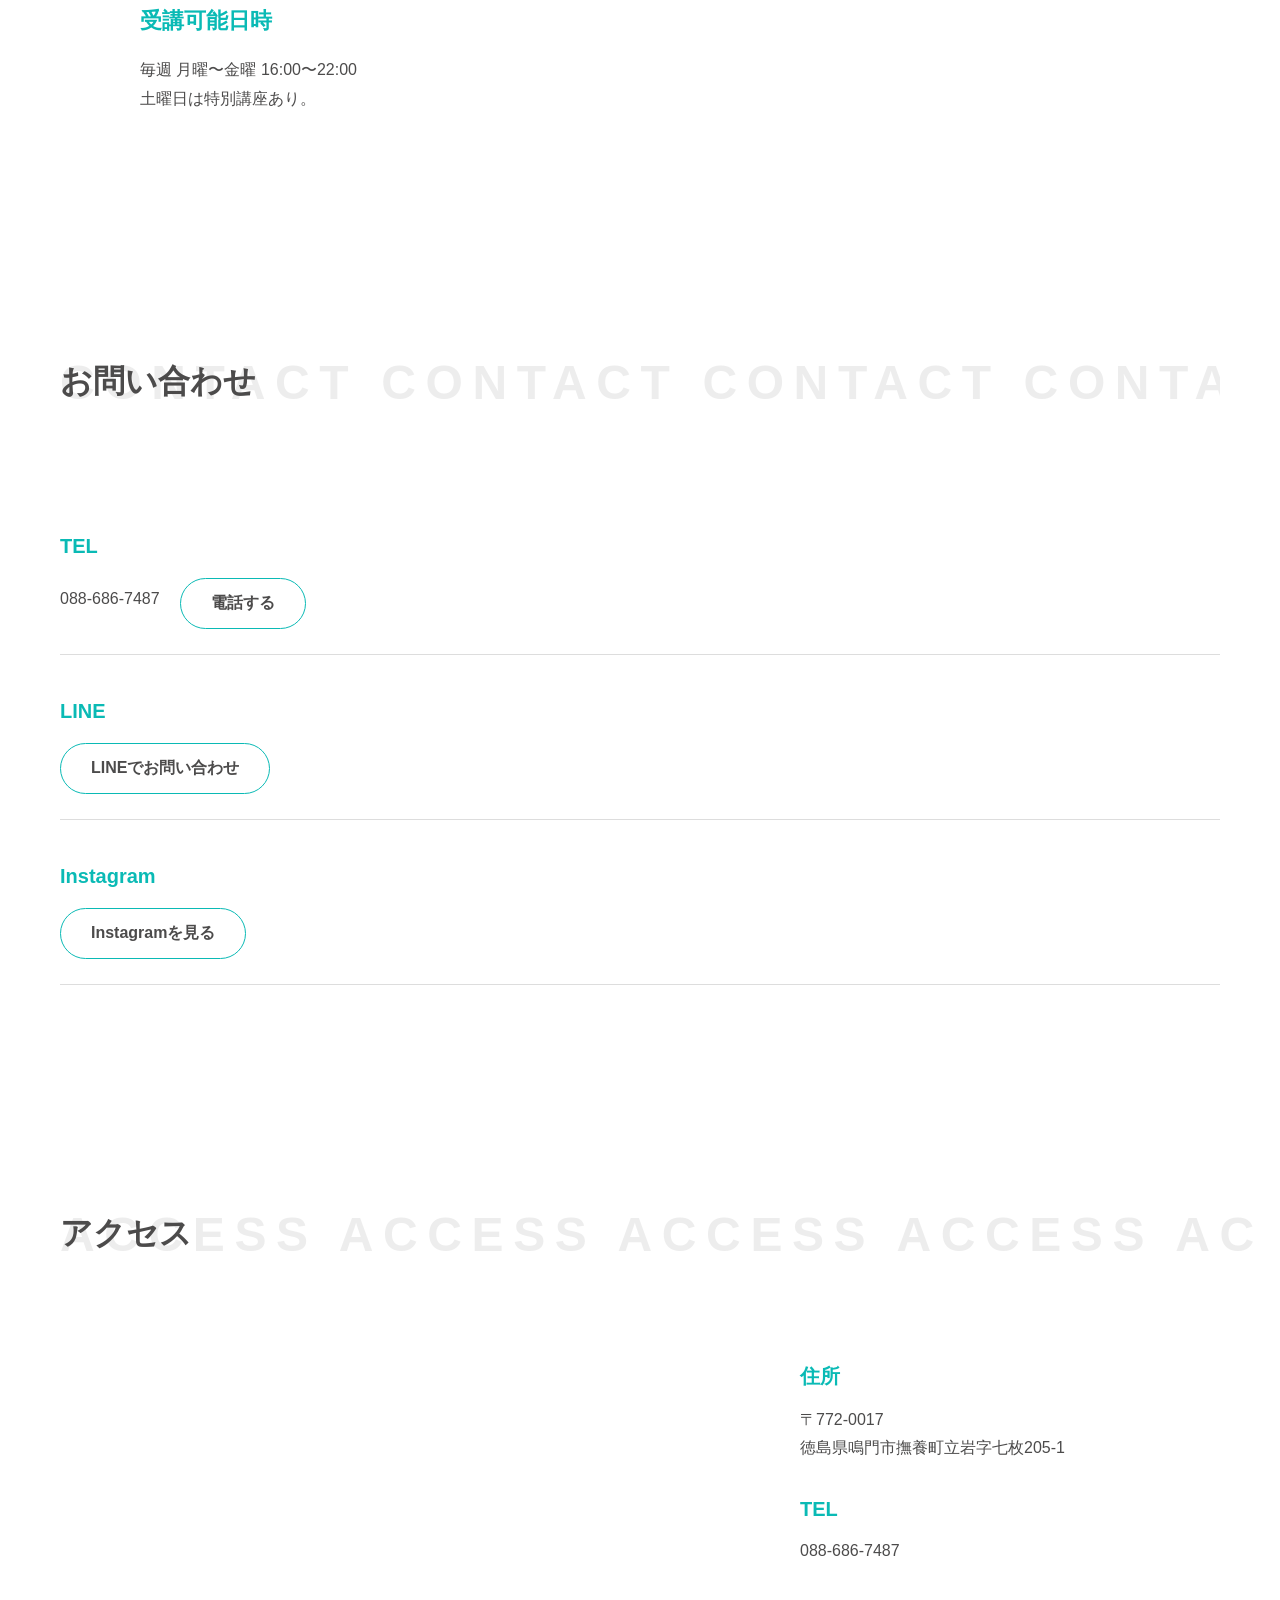
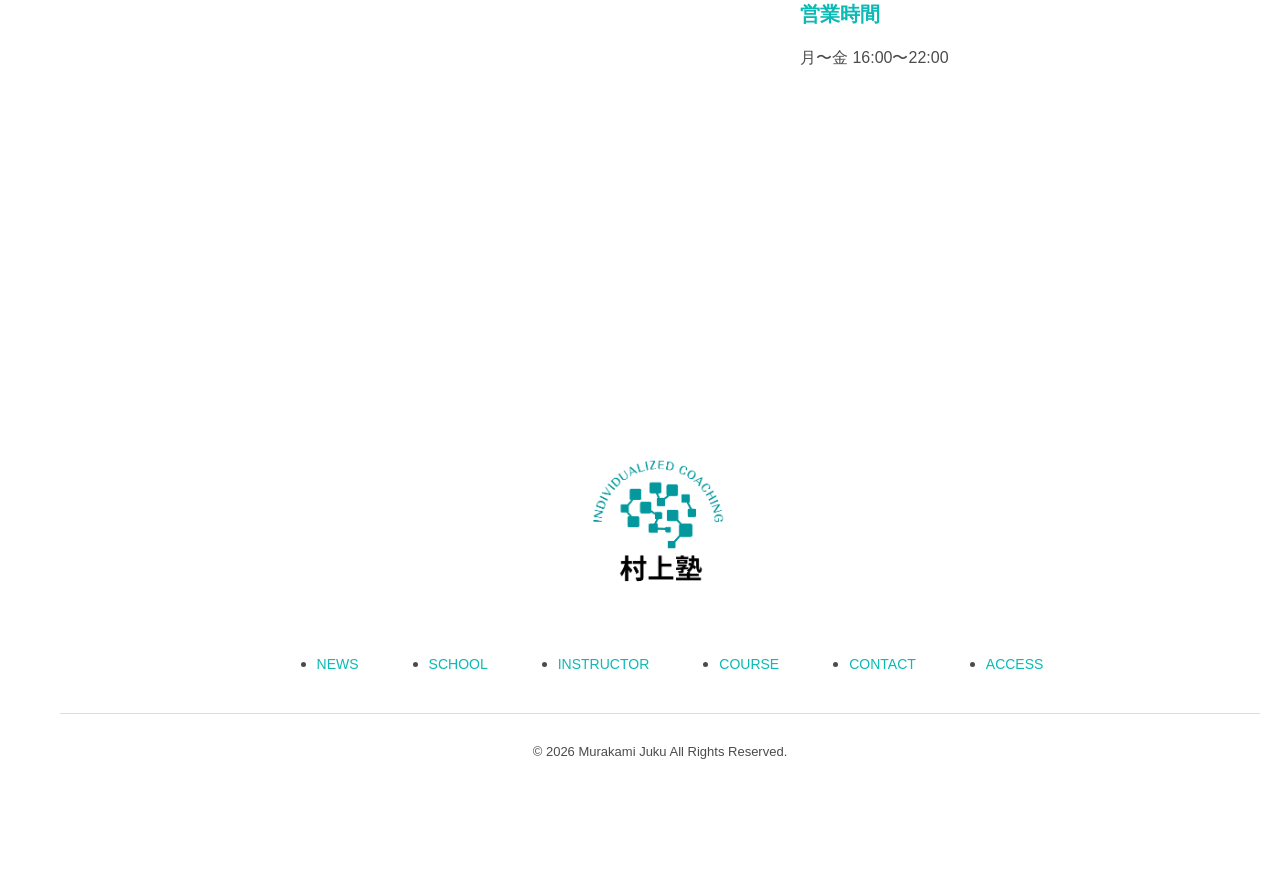
==== commit 9511c3d2: "Update print statement from 'Hello' to 'Goodbye'" ====
--- a/index.html
+++ b/index.html
@@ -141,12 +141,22 @@
 
   <div class="news-list">
 
+    <a href="detail/news-003.html" class="news-item">
+      <div class="news-thumb">
+        <img src="img/summer.jpeg" alt="夏休み特別講座">
+      </div>
+      <div class="news-content">
+        <span class="news-date">2026.10.01</span>
+        <p class="news-text">09月予定表カレンダー</p>
+      </div>
+    </a>
+    
     <a href="detail/news-002.html" class="news-item">
       <div class="news-thumb">
         <img src="img/monthCalender09.png" alt="09月予定表カレンダー">
       </div>
       <div class="news-content">
-        <span class="news-date">2025.08.29</span>
+        <span class="news-date">2026.08.29</span>
         <p class="news-text">09月予定表カレンダー</p>
       </div>
     </a>
@@ -156,18 +166,8 @@
         <img src="img/juku_taiken_ad.png" alt="無料体験実施中">
       </div>
       <div class="news-content">
-        <span class="news-date">2025.08.20</span>
+        <span class="news-date">2026.08.20</span>
         <p class="news-text">無料体験実施中</p>
-      </div>
-    </a>
-
-    <a href="detail/news-003.html" class="news-item">
-      <div class="news-thumb">
-        <img src="img/summer.jpeg" alt="夏休み特別講座">
-      </div>
-      <div class="news-content">
-        <span class="news-date">2025.07.04</span>
-        <p class="news-text">夏休み特別講座開催！</p>
       </div>
     </a>
 
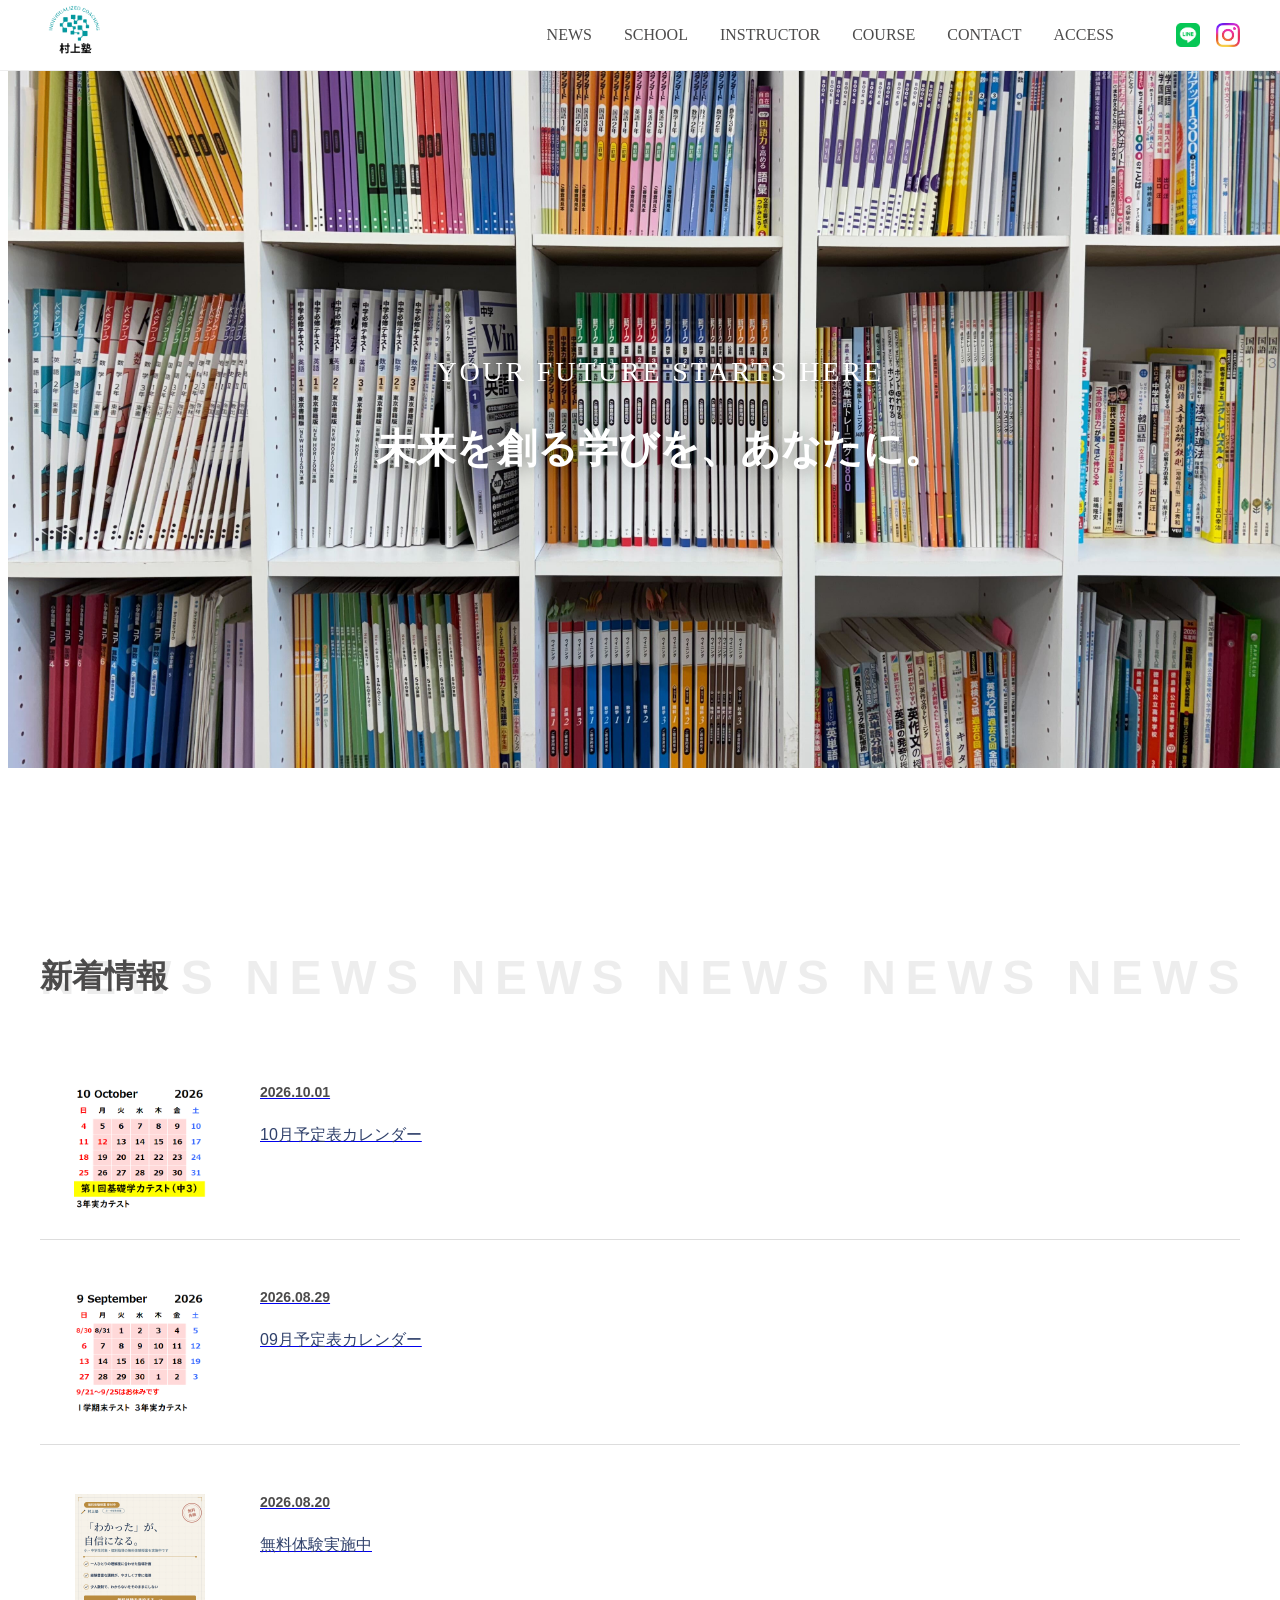
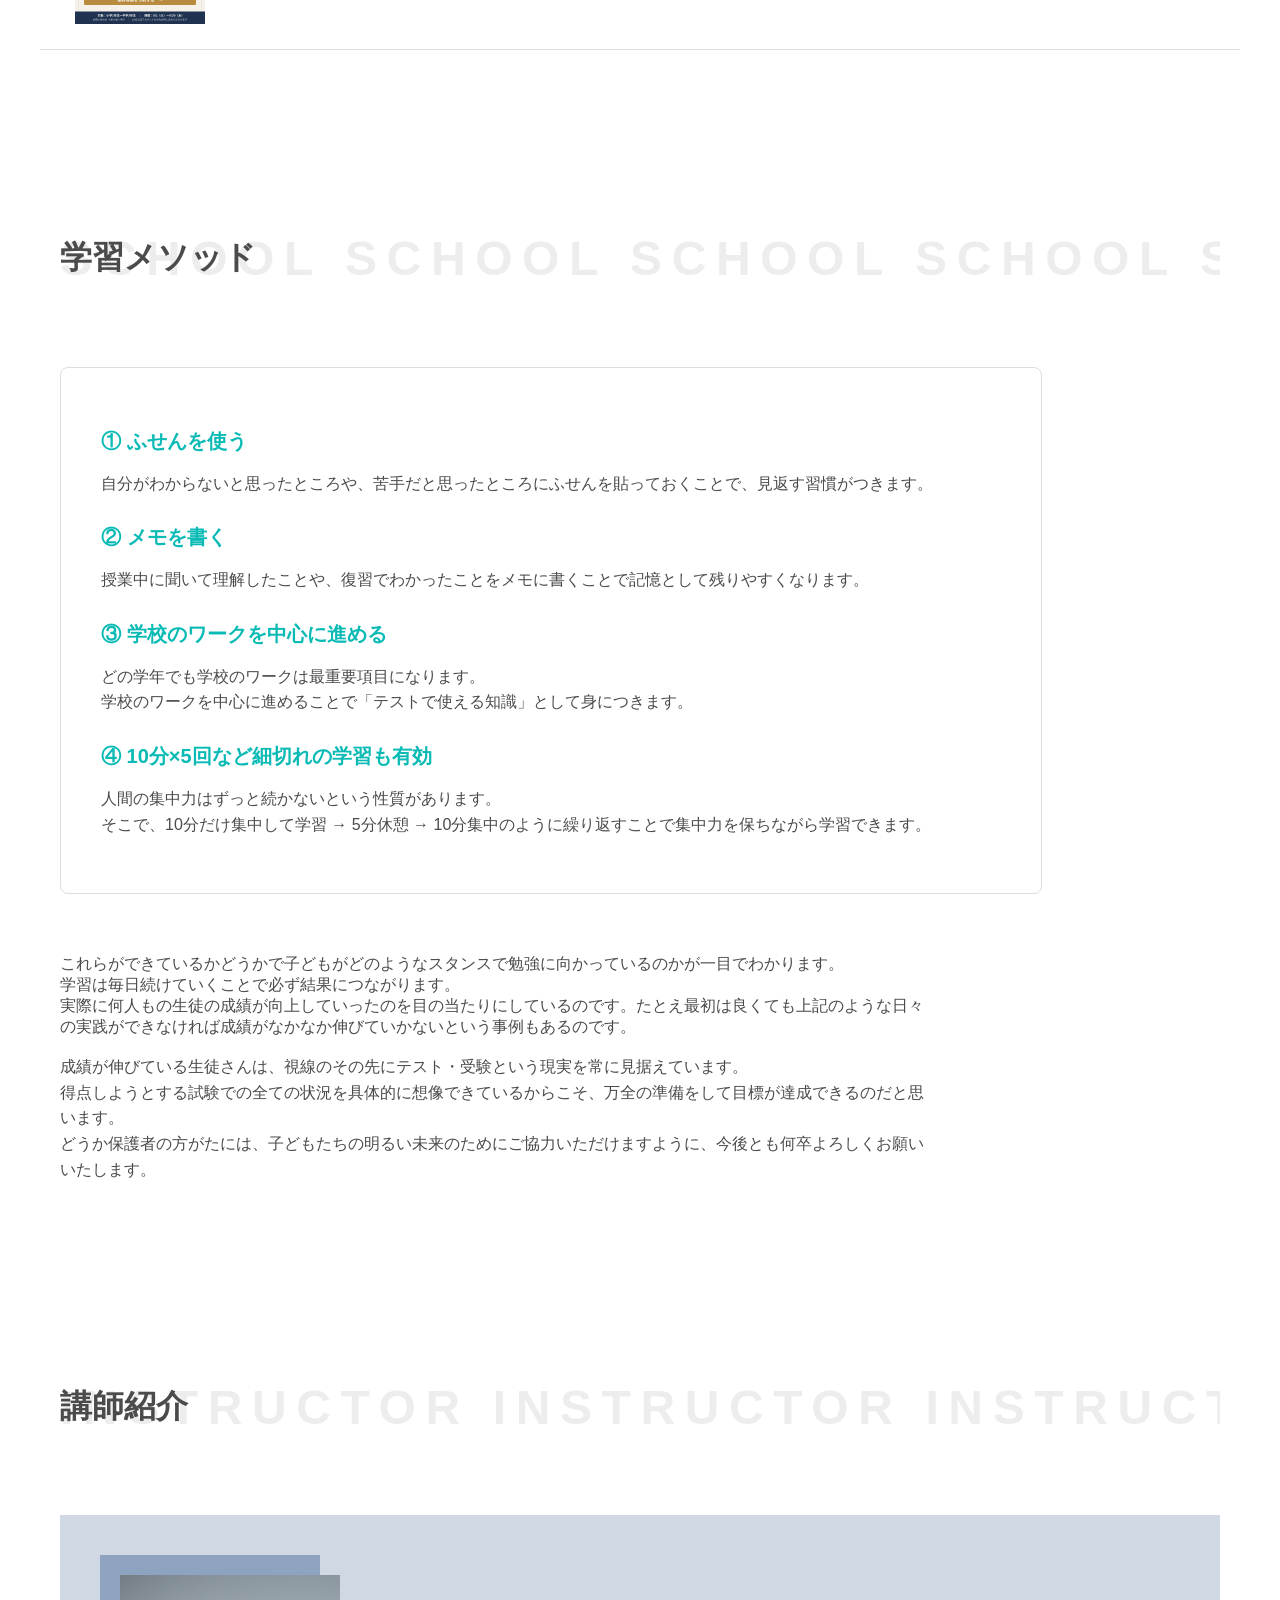
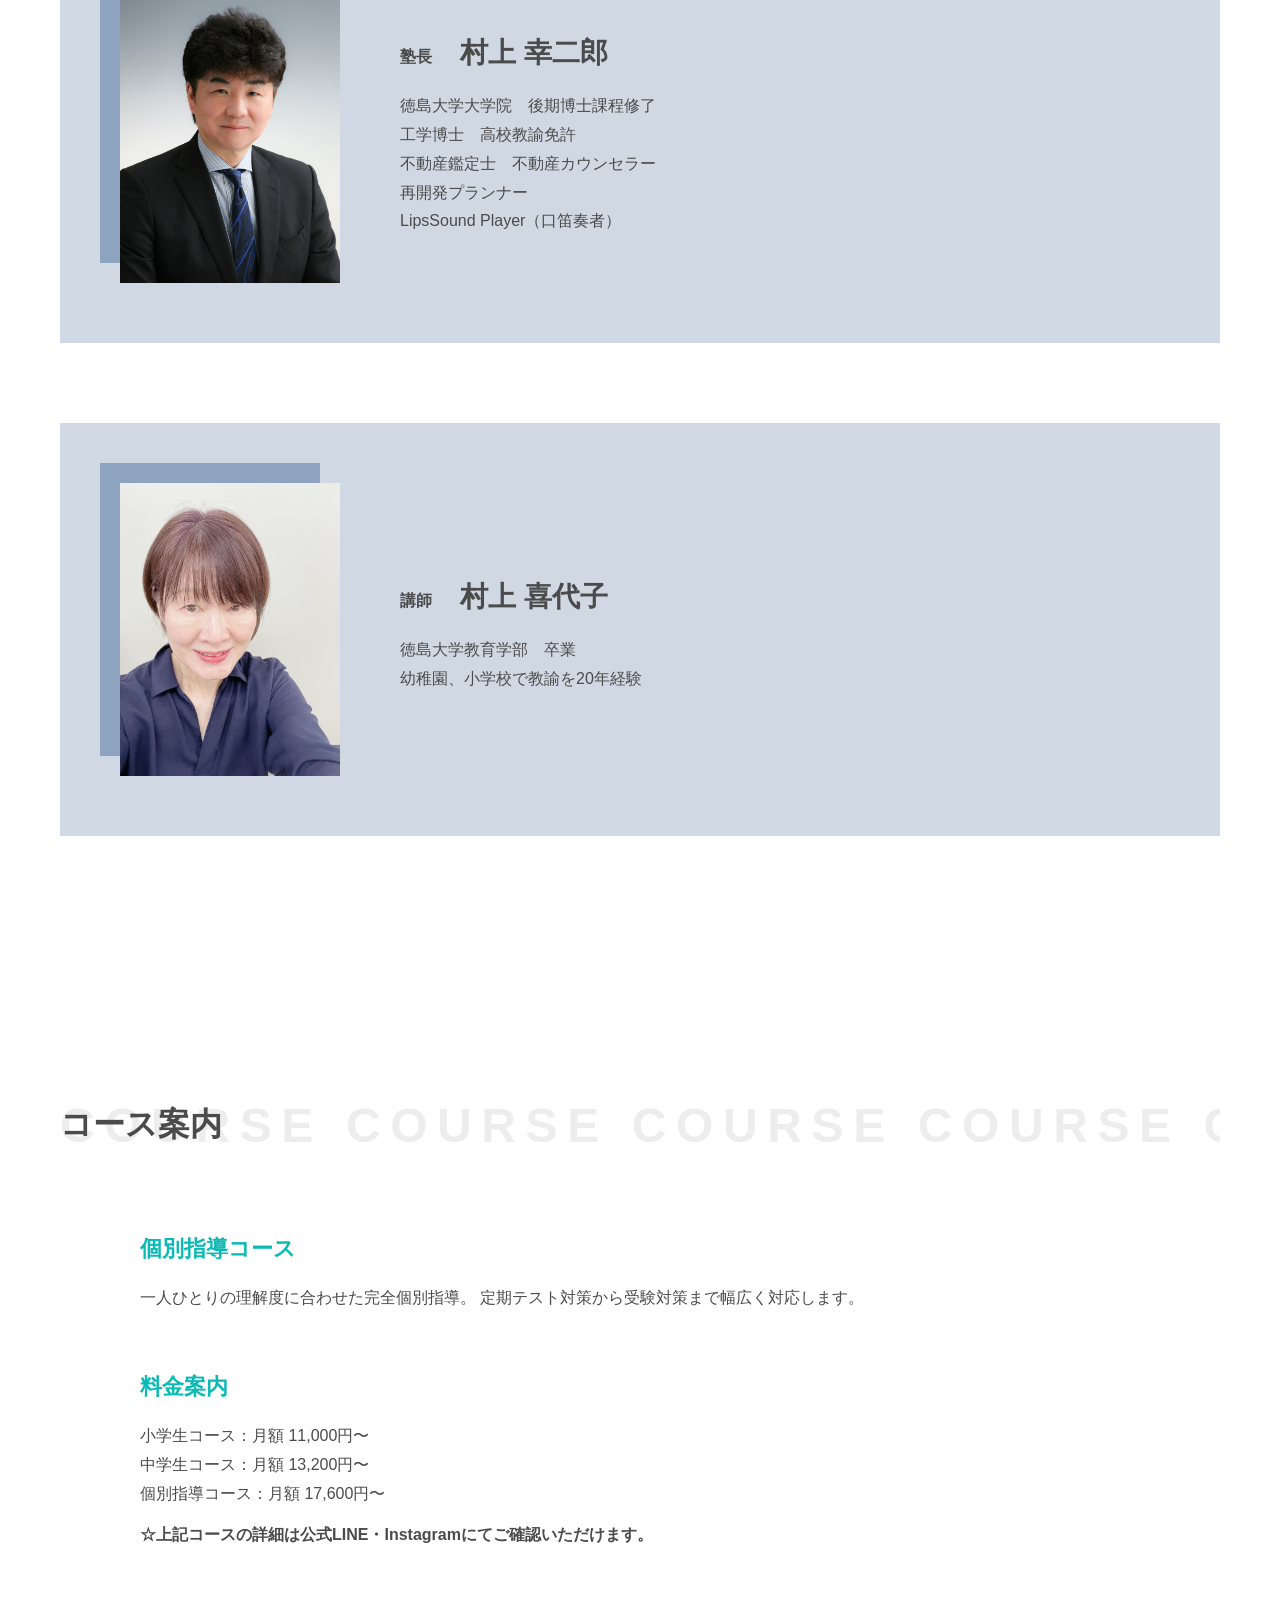
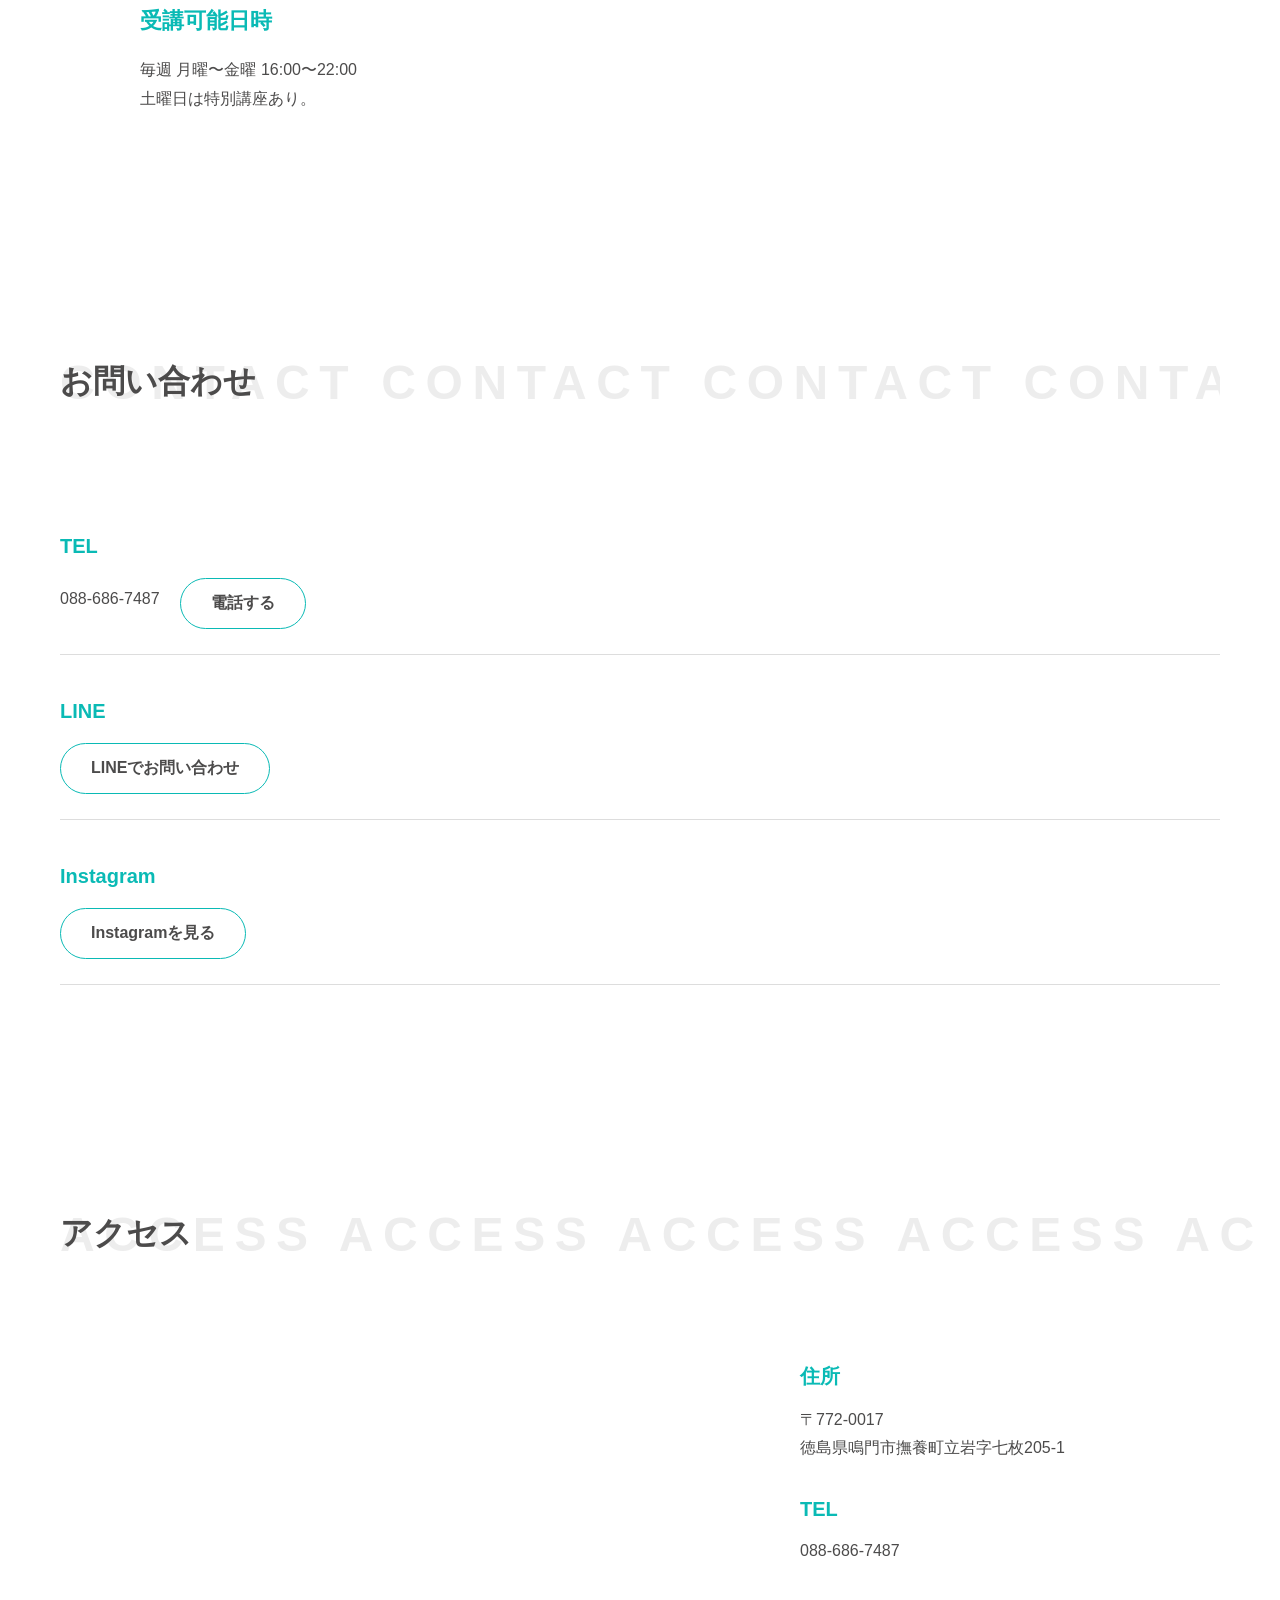
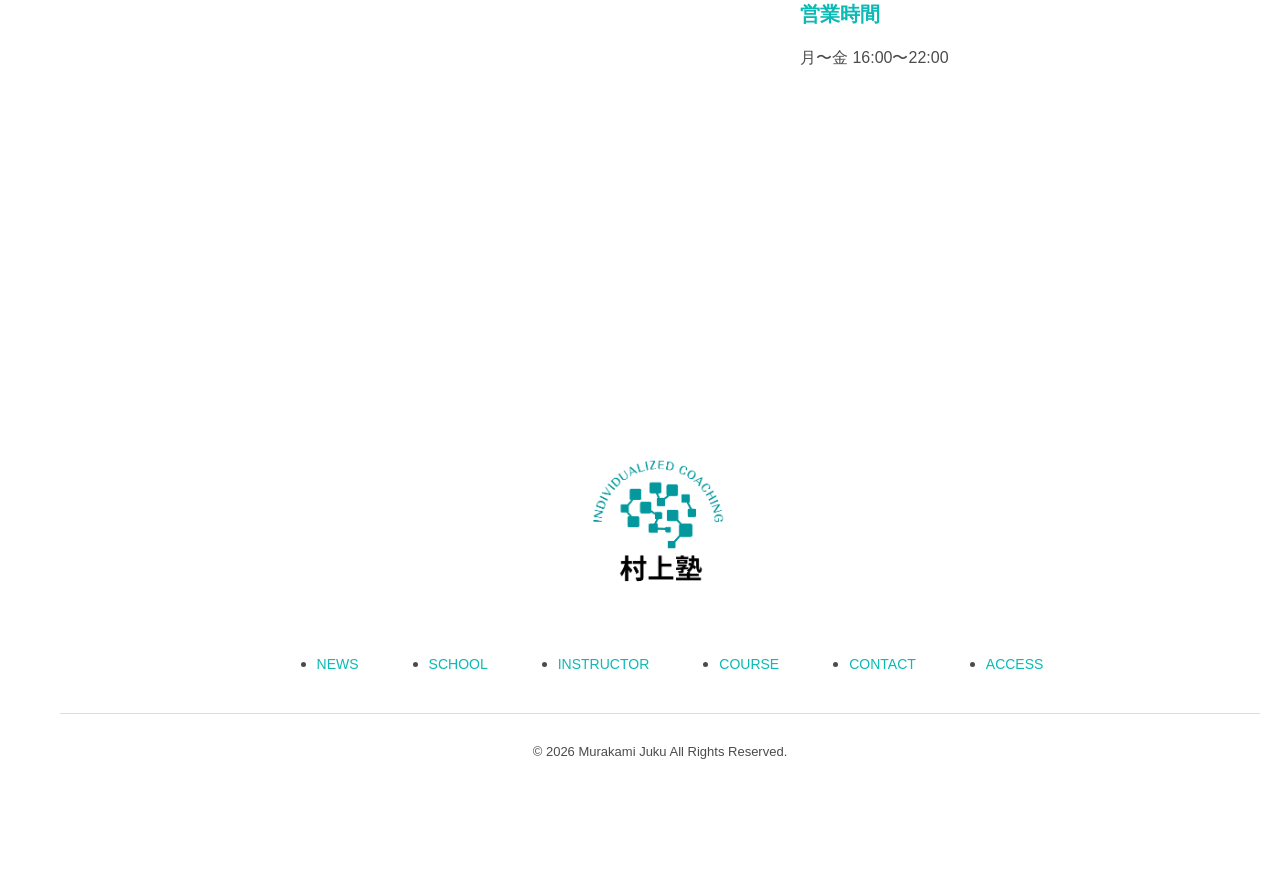
==== commit 0b5192d6: "Update fmt.Println message from 'Hello' to 'Goodbye'" ====
--- a/index.html
+++ b/index.html
@@ -143,11 +143,11 @@
 
     <a href="detail/news-003.html" class="news-item">
       <div class="news-thumb">
-        <img src="img/summer.jpeg" alt="夏休み特別講座">
+        <img src="img/monthCalender10.png" alt="夏休み特別講座">
       </div>
       <div class="news-content">
         <span class="news-date">2026.10.01</span>
-        <p class="news-text">09月予定表カレンダー</p>
+        <p class="news-text">10月予定表カレンダー</p>
       </div>
     </a>
     
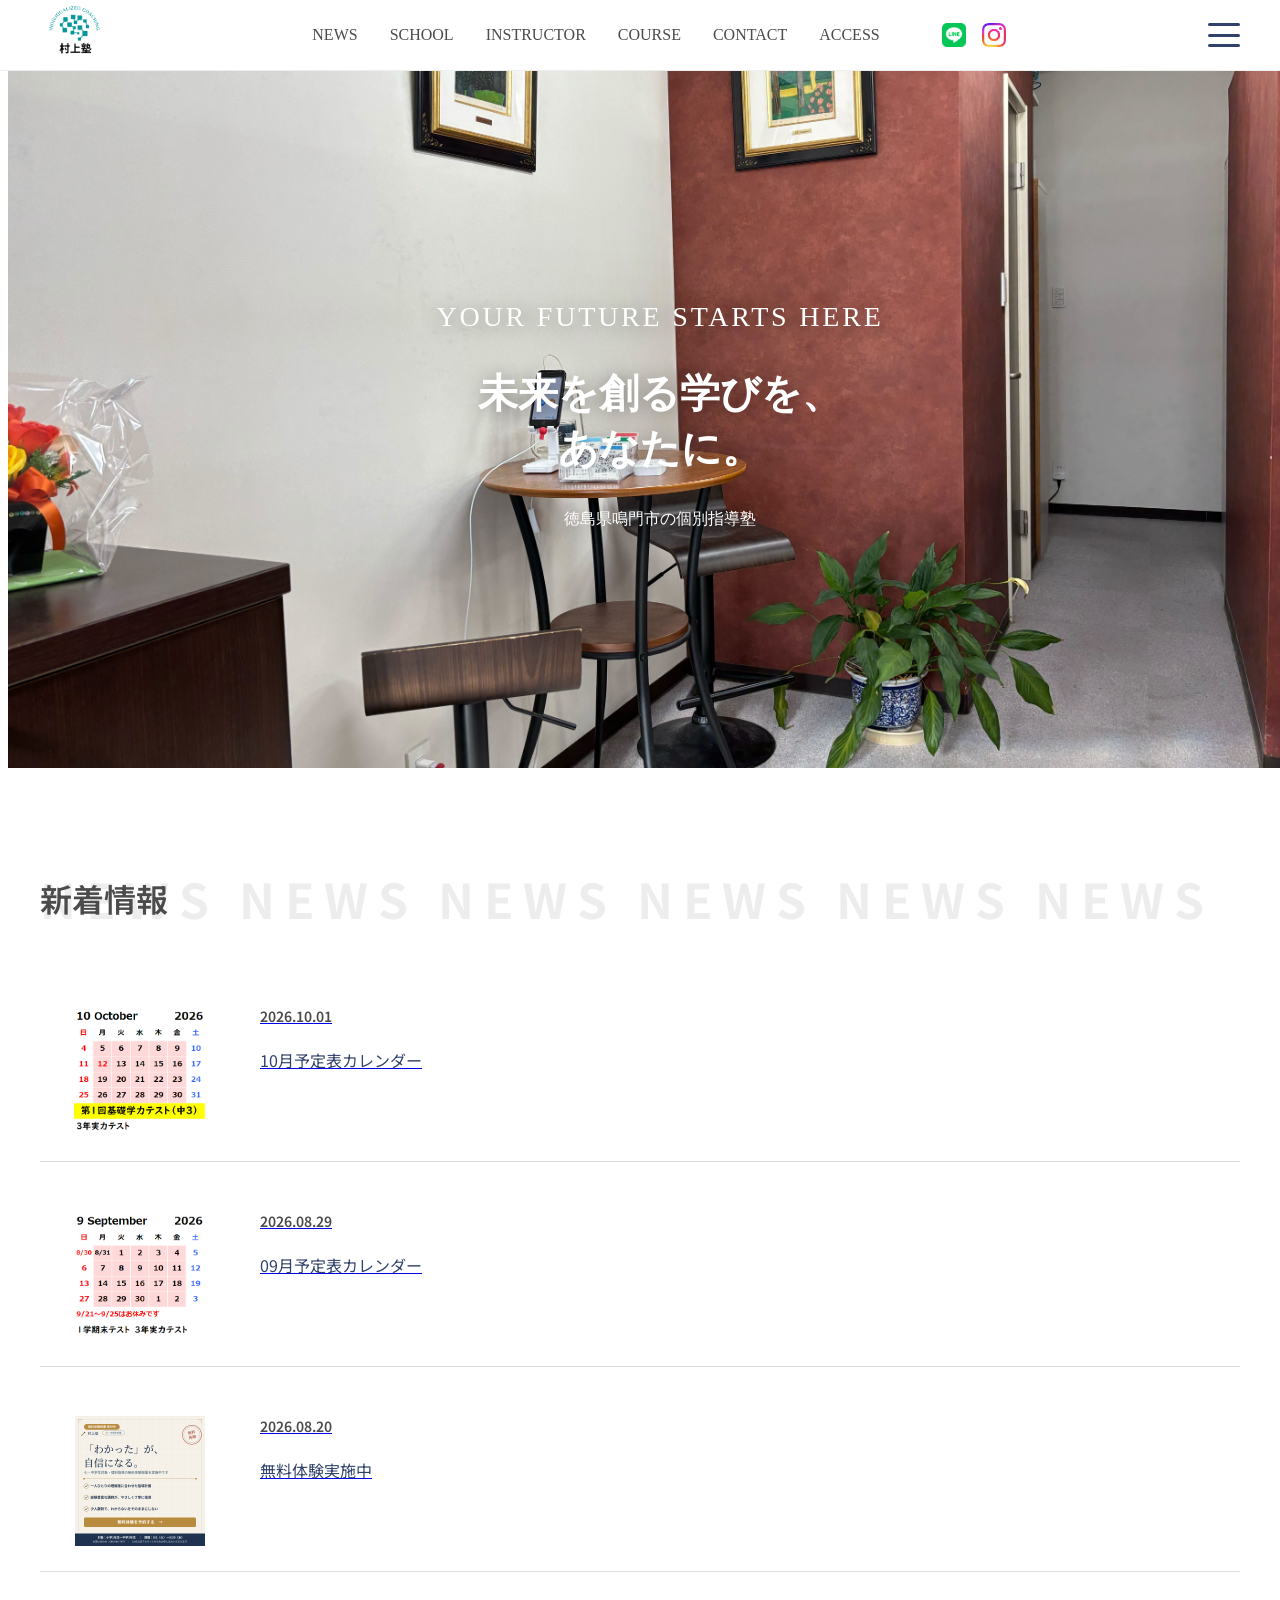
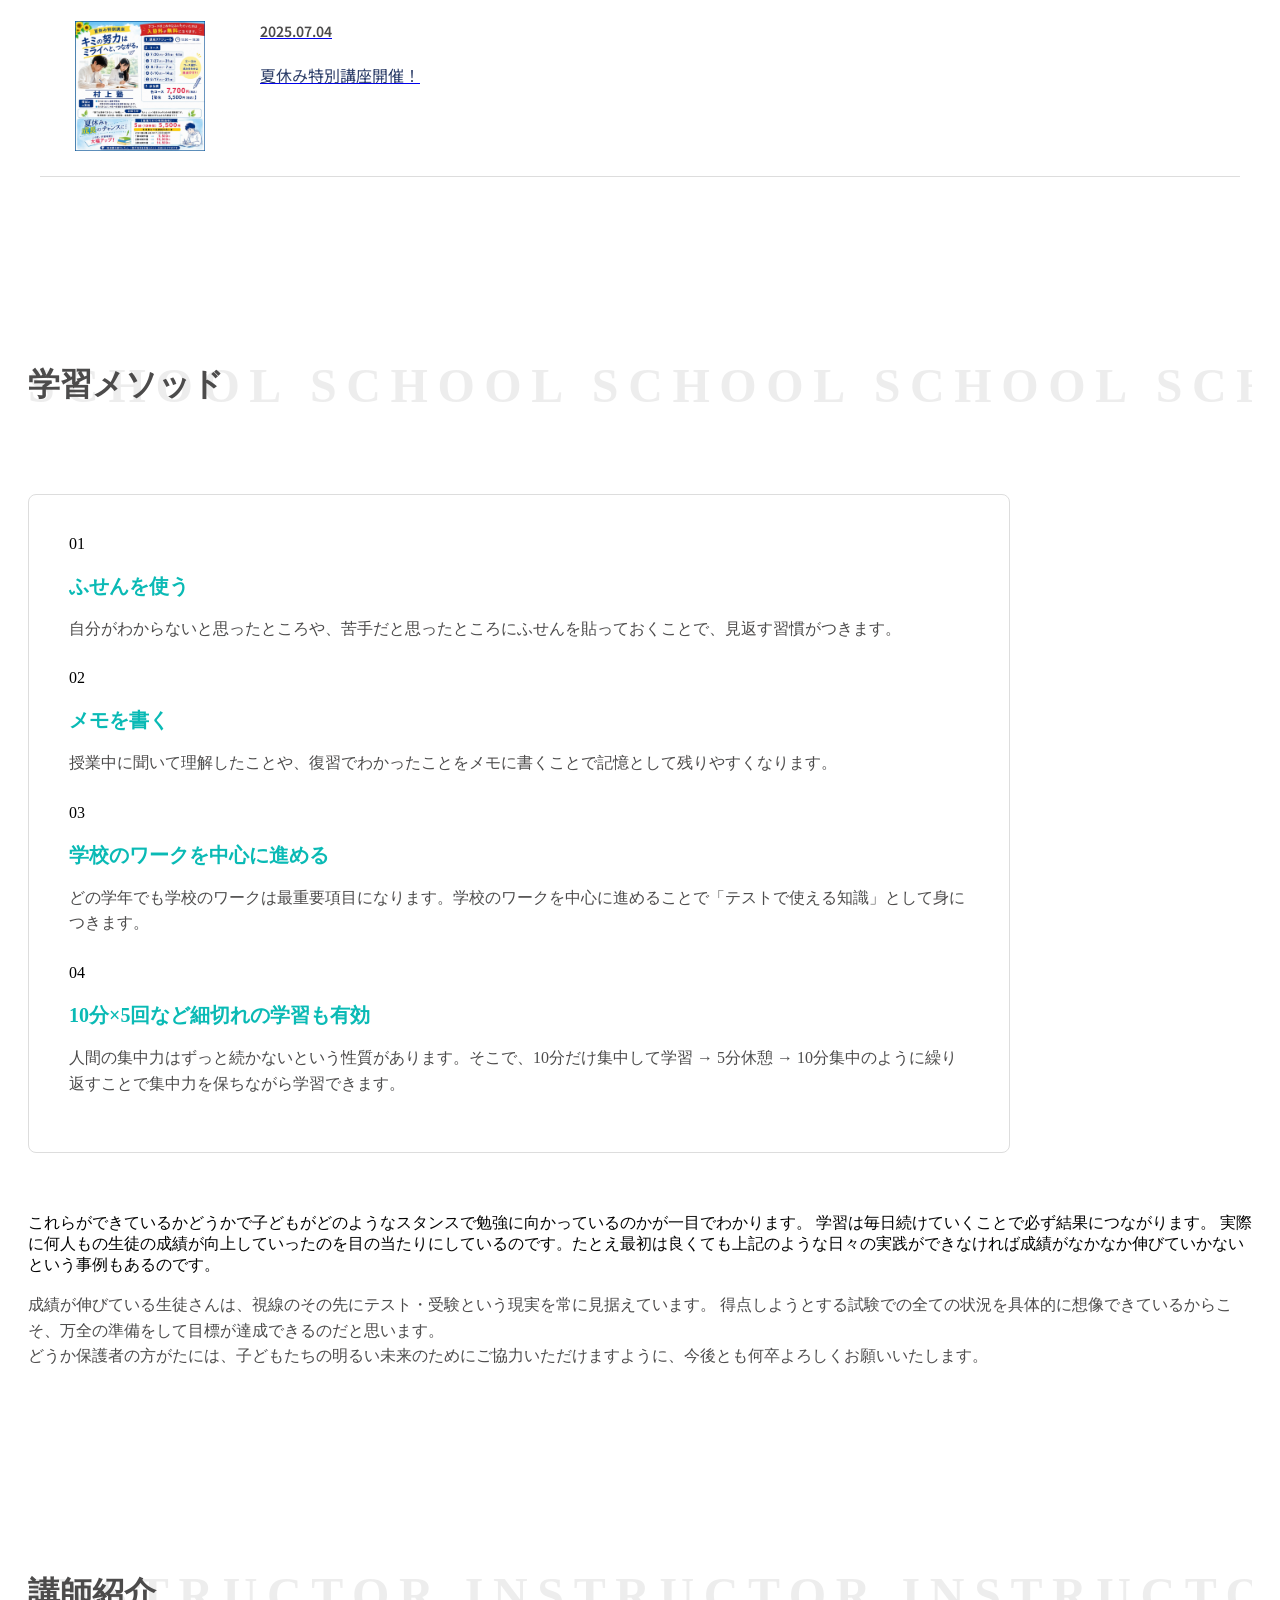
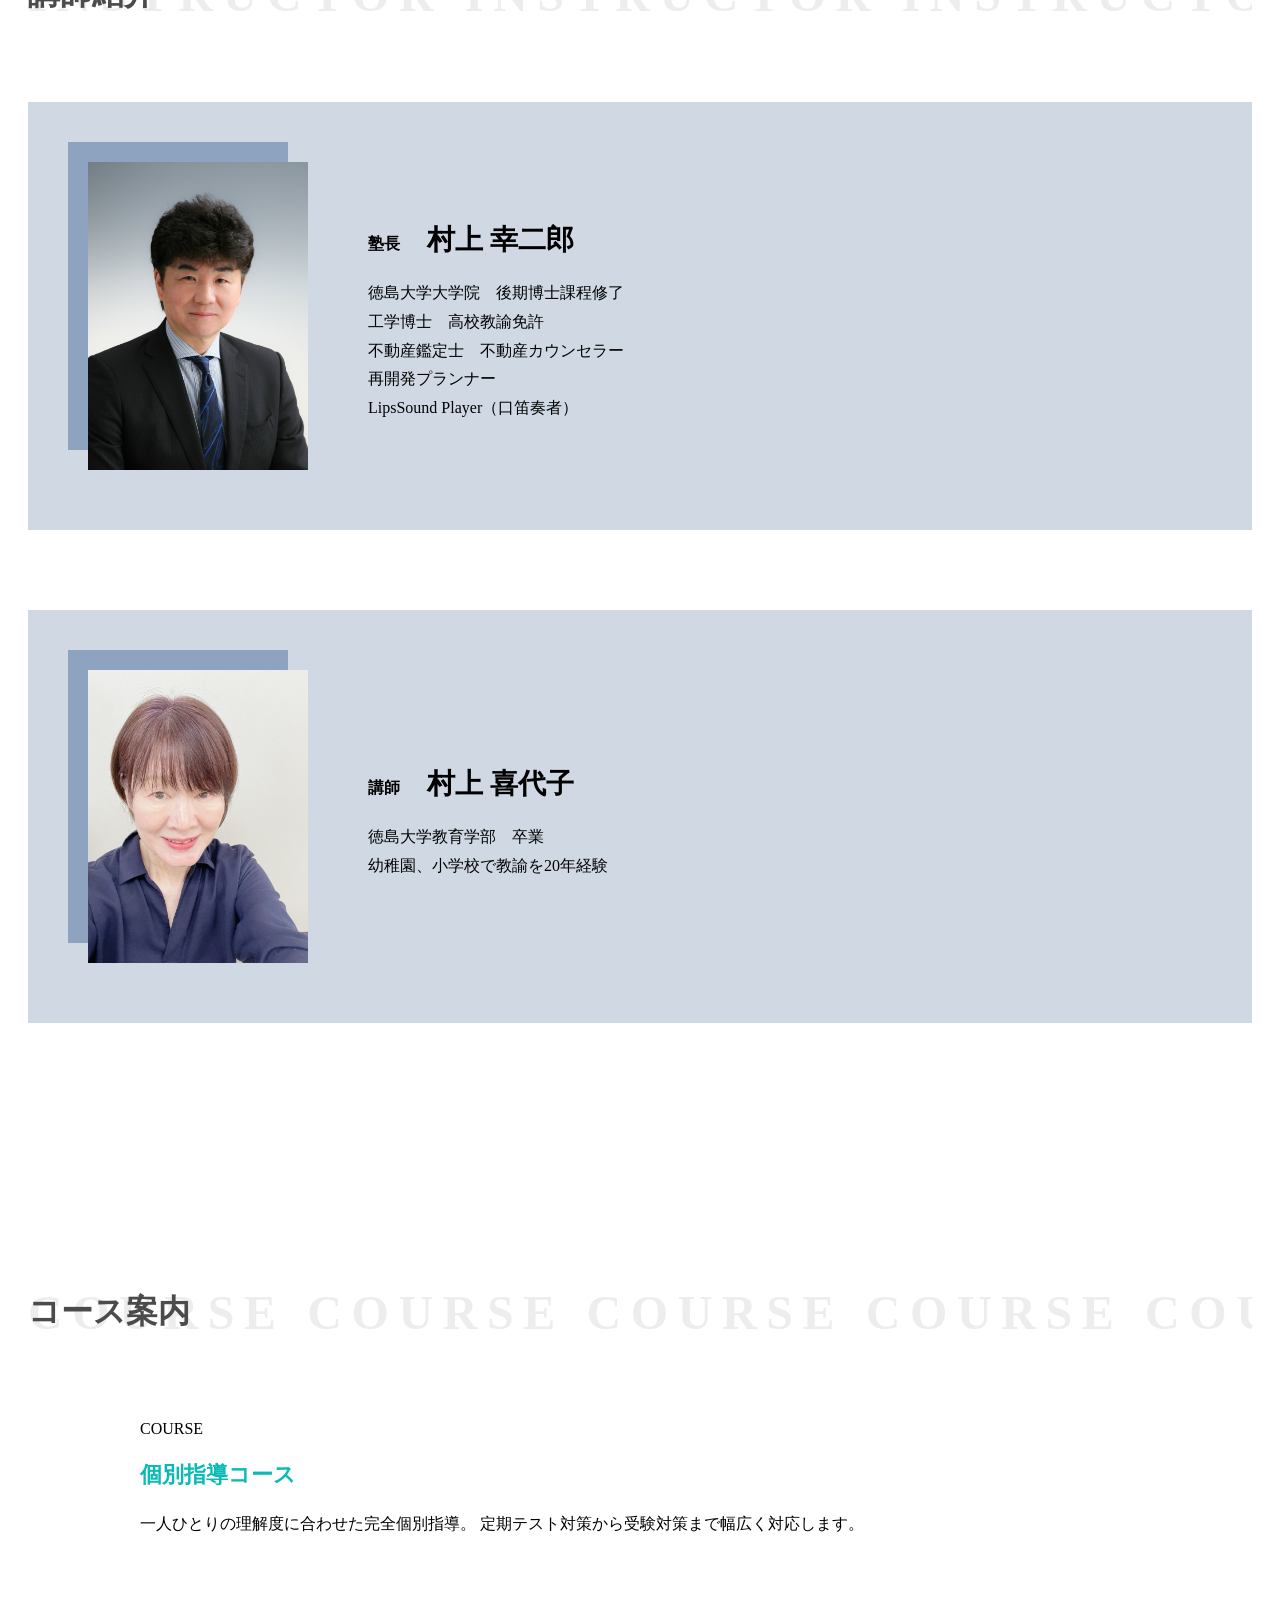
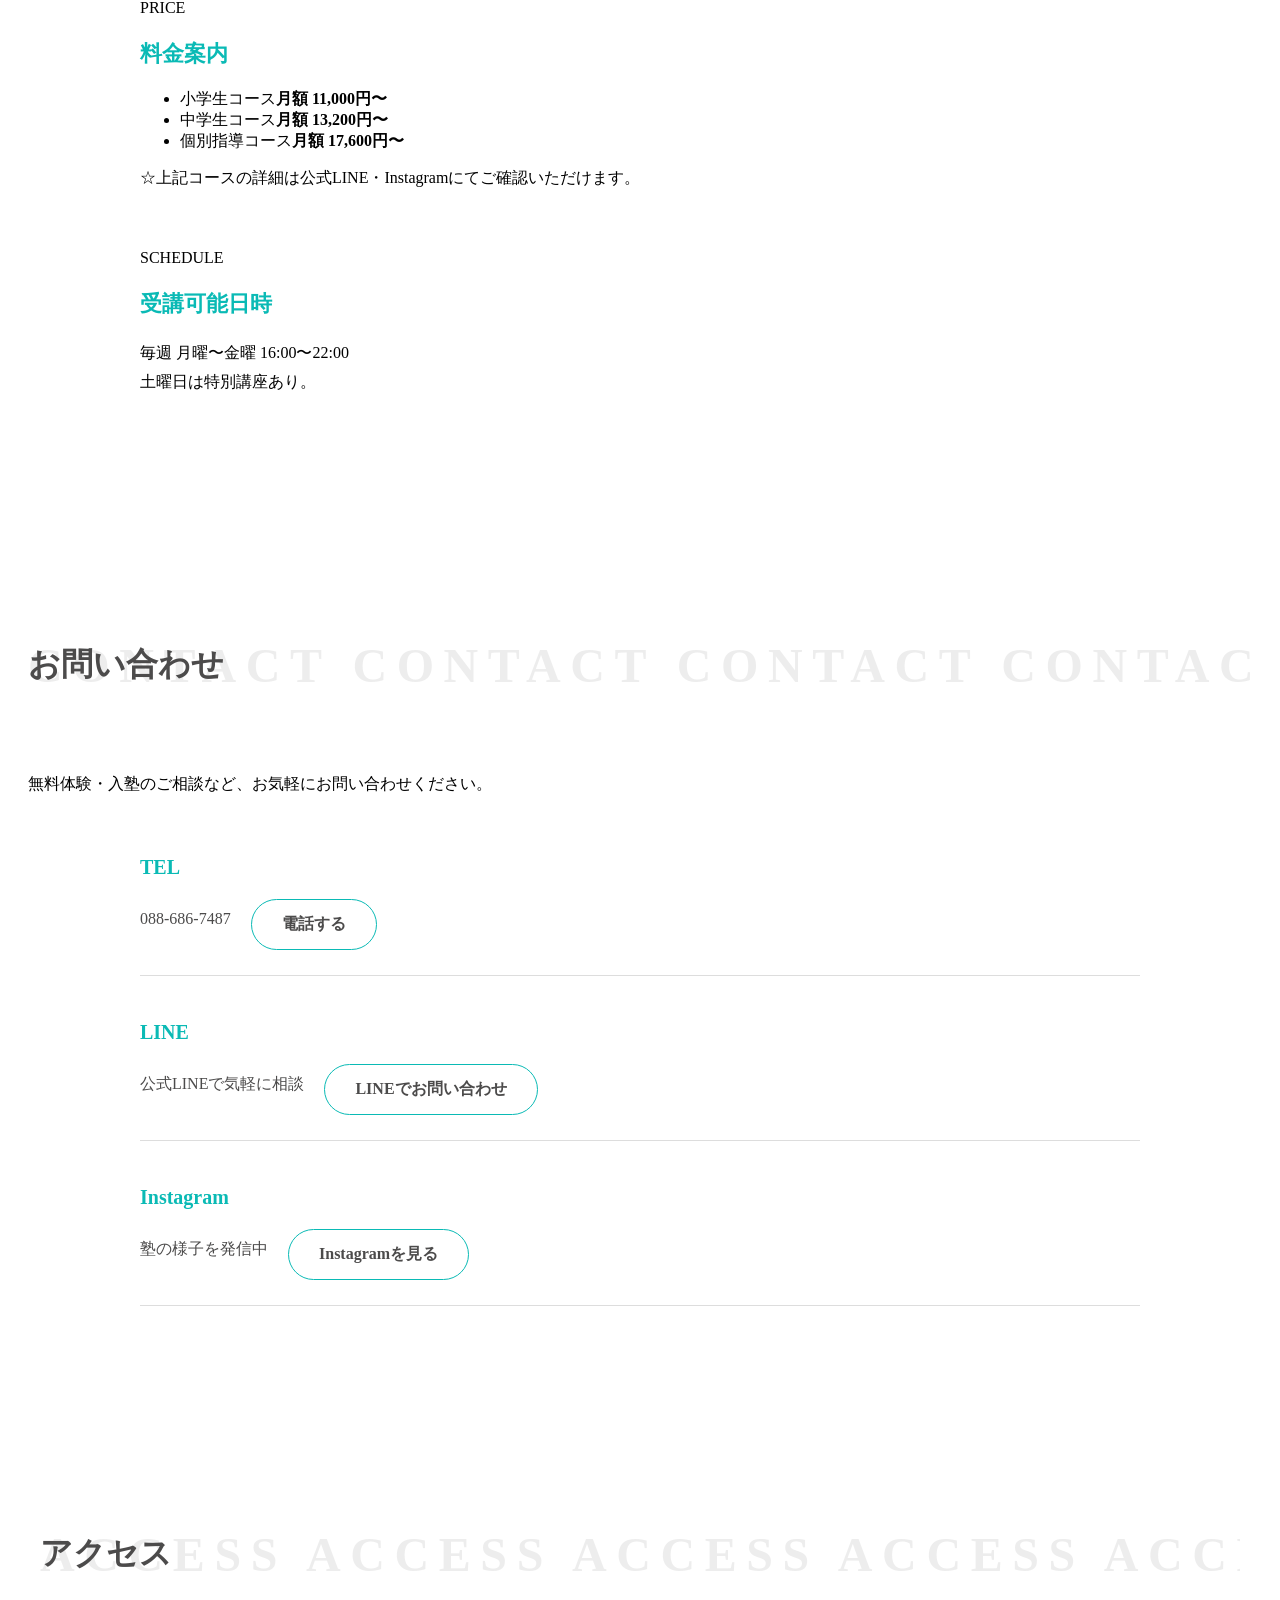
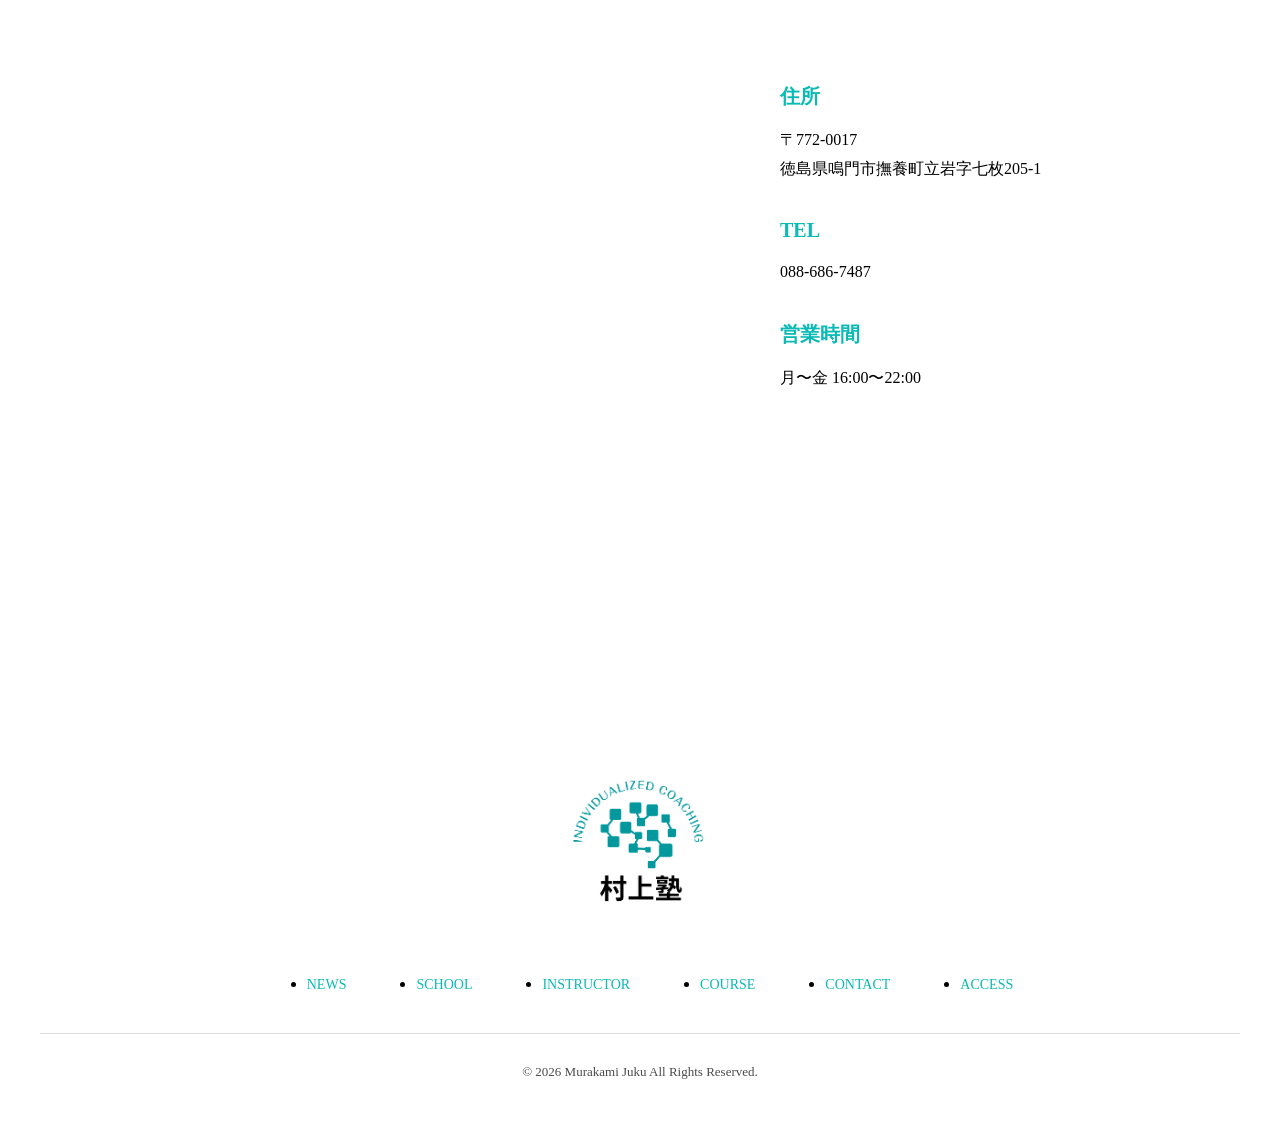
==== commit e73e99f6: "Update print statement from 'Hello' to 'Goodbye'" ====
--- a/index.html
+++ b/index.html
@@ -14,10 +14,6 @@
 <meta name="robots"
 content="index, follow">
 
-<meta charset="UTF-8">
-<meta name="viewport"
-content="width=device-width, initial-scale=1.0">
-
 <!-- OGP（SNS共有用） -->
 <meta property="og:type" content="website">
 <meta property="og:title" content="村上塾｜徳島県鳴門市の学習塾・個別指導">
@@ -54,9 +50,12 @@
 <link rel="icon" href="img/favicon.png" type="image/png">
 
 <!-- Apple用 -->
-<link rel="apple-touch-icon" href="img/image.png">
-
-  <link rel="icon" href="img/image.png" type="image/png">
+<link rel="apple-touch-icon" href="img/favicon.png">
+
+  <!-- Webフォント -->
+  <link rel="preconnect" href="https://fonts.googleapis.com">
+  <link rel="preconnect" href="https://fonts.gstatic.com" crossorigin>
+  <link rel="stylesheet" href="https://fonts.googleapis.com/css2?family=Montserrat:wght@500;600;700&family=Noto+Sans+JP:wght@400;500;700&display=swap">
 
   <link rel="stylesheet" href="css/reset.css">
   <link rel="stylesheet" href="css/global.css">
@@ -83,7 +82,7 @@
       </a>
     </h1>
 
-    <!-- ナビメニュー（常時表示） -->
+    <!-- ナビメニュー（1025px〜表示） -->
     <nav class="main-nav">
       <ul>
         <li><a href="#news" class="nav-link">NEWS</a></li>
@@ -92,18 +91,48 @@
         <li><a href="#course" class="nav-link">COURSE</a></li>
         <li><a href="#contact" class="nav-link">CONTACT</a></li>
         <li><a href="#access" class="nav-link">ACCESS</a></li>
-        <div class="nav-sns">
-  <a href="https://lin.ee/ONJYf1XK" target="_blank">
-    <img src="img/LINE.icon.png" alt="LINE">
-  </a>
-  <a href="https://www.instagram.com/murakami10915?igsh=MW81N3N2ZjBicGlhcA%3D%3D&utm_source=qr" target="_blank">
-    <img src="img/Instagram.icon.png" alt="Instagram">
-  </a>
-</div>
+        <li class="nav-sns">
+          <a href="https://lin.ee/ONJYf1XK" target="_blank" rel="noopener">
+            <img src="img/LINE.icon.png" alt="LINE">
+          </a>
+          <a href="https://www.instagram.com/murakami10915?igsh=MW81N3N2ZjBicGlhcA%3D%3D&utm_source=qr" target="_blank" rel="noopener">
+            <img src="img/Instagram.icon.png" alt="Instagram">
+          </a>
+        </li>
       </ul>
     </nav>
 
-  </div>
+    <!-- ハンバーガー（〜1024px表示） -->
+    <div class="hamburger" id="hamburger">
+      <span></span>
+      <span></span>
+      <span></span>
+    </div>
+
+  </div>
+
+  <!-- グローバルメニュー（スマホ・タブレット用 / 左右2カラム）-->
+  <nav class="global-menu" id="globalMenu">
+
+    <!-- 左カラム -->
+    <div class="global-menu-left">
+      <ul>
+        <li><a href="#news">NEWS</a></li>
+        <li><a href="#school">SCHOOL</a></li>
+        <li><a href="#instructor">INSTRUCTOR</a></li>
+      </ul>
+    </div>
+
+    <!-- 右カラム -->
+    <div class="global-menu-right">
+      <ul>
+        <li><a href="#course">COURSE</a></li>
+        <li><a href="#contact">CONTACT</a></li>
+        <li><a href="#access">ACCESS</a></li>
+      </ul>
+    </div>
+
+  </nav>
 
 </header>
 
@@ -112,20 +141,21 @@
 
 <section class="mv">
   <div class="mv-slideshow">
-  <img src="img/mv01.jpg" class="mv-slide active">
-  <img src="img/mv02.jpg" class="mv-slide">
-  <img src="img/mv03.jpg" class="mv-slide">
-</div>
+    <img src="img/mv01.jpg" class="mv-slide active" alt="">
+    <img src="img/mv02.jpg" class="mv-slide" alt="">
+    <img src="img/mv03.jpg" class="mv-slide" alt="">
+  </div>
 
   <div class="mv-copy">
     <p class="mv-en">YOUR FUTURE STARTS HERE</p>
-    <h2 class="mv-jp">未来を創る学びを、あなたに。</h2>
-  </div>
-</section>
-
-<section id="news" class="news-section">
-
-  <!-- =========================
+    <h2 class="mv-jp">未来を創る学びを、<br>あなたに。</h2>
+    <p class="mv-sub">徳島県鳴門市の個別指導塾</p>
+  </div>
+
+  <a href="#news" class="mv-scroll">SCROLL</a>
+</section>
+
+<!-- =========================
      NEWS
 ========================= -->
 <section id="news" class="news-section">
@@ -141,17 +171,17 @@
 
   <div class="news-list">
 
-    <a href="detail/news-003.html" class="news-item">
+    <a href="detail/news-003.html" class="news-item reveal">
       <div class="news-thumb">
-        <img src="img/monthCalender10.png" alt="夏休み特別講座">
+        <img src="img/monthCalender10.png" alt="10月予定表カレンダー">
       </div>
       <div class="news-content">
         <span class="news-date">2026.10.01</span>
         <p class="news-text">10月予定表カレンダー</p>
       </div>
     </a>
-    
-    <a href="detail/news-002.html" class="news-item">
+
+    <a href="detail/news-002.html" class="news-item reveal">
       <div class="news-thumb">
         <img src="img/monthCalender09.png" alt="09月予定表カレンダー">
       </div>
@@ -161,7 +191,7 @@
       </div>
     </a>
 
-    <a href="detail/news-001.html" class="news-item">
+    <a href="detail/news-001.html" class="news-item reveal">
       <div class="news-thumb">
         <img src="img/juku_taiken_ad.png" alt="無料体験実施中">
       </div>
@@ -171,6 +201,16 @@
       </div>
     </a>
 
+    <a href="detail/news-003.html" class="news-item reveal">
+      <div class="news-thumb">
+        <img src="img/summer.jpeg" alt="夏休み特別講座">
+      </div>
+      <div class="news-content">
+        <span class="news-date">2025.07.04</span>
+        <p class="news-text">夏休み特別講座開催！</p>
+      </div>
+    </a>
+
   </div>
 </section>
 
@@ -180,72 +220,68 @@
 <section id="school" class="school-section">
 
   <div class="school-title-box">
-  <h2 class="school-title">学習メソッド</h2>
-
-  <div class="school-ticker">
-  <span>
-    SCHOOL&nbsp;SCHOOL&nbsp;SCHOOL&nbsp;SCHOOL&nbsp;SCHOOL&nbsp;
-    SCHOOL&nbsp;SCHOOL&nbsp;SCHOOL&nbsp;SCHOOL&nbsp;SCHOOL&nbsp;
-  </span>
-</div>
-</div>
-
-    <div class="school-method-box">
-
-  <!-- メソッド① -->
-  <div class="school-method">
-    <h3 class="school-heading">① ふせんを使う</h3>
+    <h2 class="school-title">学習メソッド</h2>
+
+    <div class="school-ticker">
+      <span>SCHOOL&nbsp;SCHOOL&nbsp;SCHOOL&nbsp;SCHOOL&nbsp;SCHOOL&nbsp;SCHOOL&nbsp;</span>
+      <span>SCHOOL&nbsp;SCHOOL&nbsp;SCHOOL&nbsp;SCHOOL&nbsp;SCHOOL&nbsp;SCHOOL&nbsp;</span>
+    </div>
+  </div>
+
+  <div class="school-method-box">
+
+    <!-- メソッド① -->
+    <div class="school-method reveal">
+      <span class="school-num">01</span>
+      <h3 class="school-heading">ふせんを使う</h3>
+      <p class="school-text">
+        自分がわからないと思ったところや、苦手だと思ったところにふせんを貼っておくことで、見返す習慣がつきます。
+      </p>
+    </div>
+
+    <!-- メソッド② -->
+    <div class="school-method reveal">
+      <span class="school-num">02</span>
+      <h3 class="school-heading">メモを書く</h3>
+      <p class="school-text">
+        授業中に聞いて理解したことや、復習でわかったことをメモに書くことで記憶として残りやすくなります。
+      </p>
+    </div>
+
+    <!-- メソッド③ -->
+    <div class="school-method reveal">
+      <span class="school-num">03</span>
+      <h3 class="school-heading">学校のワークを中心に進める</h3>
+      <p class="school-text">
+        どの学年でも学校のワークは最重要項目になります。学校のワークを中心に進めることで「テストで使える知識」として身につきます。
+      </p>
+    </div>
+
+    <!-- メソッド④ -->
+    <div class="school-method reveal">
+      <span class="school-num">04</span>
+      <h3 class="school-heading">10分×5回など細切れの学習も有効</h3>
+      <p class="school-text">
+        人間の集中力はずっと続かないという性質があります。そこで、10分だけ集中して学習 → 5分休憩 → 10分集中のように繰り返すことで集中力を保ちながら学習できます。
+      </p>
+    </div>
+
+  </div>
+
+  <div class="school-text-block reveal">
+    <p class="school-text-large">
+      これらができているかどうかで子どもがどのようなスタンスで勉強に向かっているのかが一目でわかります。
+      学習は毎日続けていくことで必ず結果につながります。
+      実際に何人もの生徒の成績が向上していったのを目の当たりにしているのです。たとえ最初は良くても上記のような日々の実践ができなければ成績がなかなか伸びていかないという事例もあるのです。
+    </p>
+
     <p class="school-text">
-      自分がわからないと思ったところや、苦手だと思ったところにふせんを貼っておくことで、見返す習慣がつきます。
+      成績が伸びている生徒さんは、視線のその先にテスト・受験という現実を常に見据えています。
+      得点しようとする試験での全ての状況を具体的に想像できているからこそ、万全の準備をして目標が達成できるのだと思います。<br>
+      どうか保護者の方がたには、子どもたちの明るい未来のためにご協力いただけますように、今後とも何卒よろしくお願いいたします。
     </p>
   </div>
 
-  <!-- メソッド② -->
-  <div class="school-method">
-    <h3 class="school-heading">② メモを書く</h3>
-    <p class="school-text">
-      授業中に聞いて理解したことや、復習でわかったことをメモに書くことで記憶として残りやすくなります。
-    </p>
-  </div>
-
-  <!-- メソッド③ -->
-  <div class="school-method">
-    <h3 class="school-heading">③ 学校のワークを中心に進める</h3>
-    <p class="school-text">
-      どの学年でも学校のワークは最重要項目になります。<br>
-      学校のワークを中心に進めることで「テストで使える知識」として身につきます。
-    </p>
-  </div>
-
-  <!-- メソッド④ -->
-  <div class="school-method">
-    <h3 class="school-heading">④ 10分×5回など細切れの学習も有効</h3>
-    <p class="school-text">
-      人間の集中力はずっと続かないという性質があります。<br>
-      そこで、10分だけ集中して学習 → 5分休憩 → 10分集中のように繰り返すことで集中力を保ちながら学習できます。
-    </p>
-  </div>
-
-    </div>
-
-    <div class="school-text-block">
-      <p class="school-text-large">
-        これらができているかどうかで子どもがどのようなスタンスで勉強に向かっているのかが一目でわかります。<br>
-        学習は毎日続けていくことで必ず結果につながります。<br>
-        実際に何人もの生徒の成績が向上していったのを目の当たりにしているのです。たとえ最初は良くても上記のような日々<br>
-        の実践ができなければ成績がなかなか伸びていかないという事例もあるのです。
-      </p>
-
-      <p class="school-text">
-        成績が伸びている生徒さんは、視線のその先にテスト・受験という現実を常に見据えています。<br>
-        得点しようとする試験での全ての状況を具体的に想像できているからこそ、万全の準備をして目標が達成できるのだと思<br>
-        います。<br>
-        どうか保護者の方がたには、子どもたちの明るい未来のためにご協力いただけますように、今後とも何卒よろしくお願い<br>
-        いたします。
-      </p>
-    </div>
-
-  </div>
 </section>
 
 
@@ -255,16 +291,15 @@
 <section id="instructor" class="instructor-section">
 
   <div class="instructor-title-box">
-  <h2 class="instructor-title">講師紹介</h2>
-
-  <div class="instructor-ticker">
-  <span>
-    INSTRUCTOR&nbsp;INSTRUCTOR&nbsp;INSTRUCTOR&nbsp;INSTRUCTOR&nbsp;INSTRUCTOR&nbsp;
-    INSTRUCTOR&nbsp;INSTRUCTOR&nbsp;INSTRUCTOR&nbsp;INSTRUCTOR&nbsp;INSTRUCTOR&nbsp;
-  </span>
-</div>
-</div>
-  <div class="instructor-item">
+    <h2 class="instructor-title">講師紹介</h2>
+
+    <div class="instructor-ticker">
+      <span>INSTRUCTOR&nbsp;INSTRUCTOR&nbsp;INSTRUCTOR&nbsp;INSTRUCTOR&nbsp;</span>
+      <span>INSTRUCTOR&nbsp;INSTRUCTOR&nbsp;INSTRUCTOR&nbsp;INSTRUCTOR&nbsp;</span>
+    </div>
+  </div>
+
+  <div class="instructor-item reveal">
     <div class="instructor-image">
       <div class="image-bg"></div>
       <img src="img/w9149.jpg" alt="塾長 村上 幸二郎">
@@ -282,7 +317,7 @@
     </div>
   </div>
 
-  <div class="instructor-item">
+  <div class="instructor-item reveal">
     <div class="instructor-image">
       <div class="image-bg"></div>
       <img src="img/IMG_6866.jpg" alt="講師 村上 喜代子">
@@ -316,156 +351,157 @@
   <div class="course-content">
 
     <!-- コース説明 -->
-     <div class="course-block">
+    <div class="course-block reveal">
+      <span class="course-label">COURSE</span>
       <h3 class="course-heading">個別指導コース</h3>
       <p class="course-text">
-      一人ひとりの理解度に合わせた完全個別指導。
+        一人ひとりの理解度に合わせた完全個別指導。
         定期テスト対策から受験対策まで幅広く対応します。
       </p>
-     </div>
-
-     <!-- 料金 -->
-      <div class="course-block">
-        <h3 class="course-heading">料金案内</h3>
-        <p class="course-text">
-          小学生コース：月額 11,000円〜<br>
-          中学生コース：月額 13,200円〜<br>
-          個別指導コース：月額 17,600円〜
+    </div>
+
+    <!-- 料金 -->
+    <div class="course-block reveal">
+      <span class="course-label">PRICE</span>
+      <h3 class="course-heading">料金案内</h3>
+      <ul class="course-price">
+        <li><span>小学生コース</span><strong>月額 11,000円〜</strong></li>
+        <li><span>中学生コース</span><strong>月額 13,200円〜</strong></li>
+        <li><span>個別指導コース</span><strong>月額 17,600円〜</strong></li>
+      </ul>
+      <p class="course-note">
+        ☆上記コースの詳細は公式LINE・Instagramにてご確認いただけます。
+      </p>
+    </div>
+
+    <!-- カレンダー案内 -->
+    <div class="course-block reveal">
+      <span class="course-label">SCHEDULE</span>
+      <h3 class="course-heading">受講可能日時</h3>
+      <p class="course-text">
+        毎週 月曜〜金曜 16:00〜22:00<br>
+        土曜日は特別講座あり。
+      </p>
+    </div>
+
+  </div>
+
+</section>
+
+<!-- =========================
+     CONTACT
+========================= -->
+<section id="contact" class="contact-section">
+
+  <div class="contact-title-box">
+    <h2 class="contact-title">お問い合わせ</h2>
+
+    <div class="contact-ticker">
+      <span>CONTACT&nbsp;CONTACT&nbsp;CONTACT&nbsp;CONTACT&nbsp;CONTACT&nbsp;</span>
+      <span>CONTACT&nbsp;CONTACT&nbsp;CONTACT&nbsp;CONTACT&nbsp;CONTACT&nbsp;</span>
+    </div>
+  </div>
+
+  <p class="contact-lead">
+    無料体験・入塾のご相談など、お気軽にお問い合わせください。
+  </p>
+
+  <div class="contact-content">
+
+    <!-- TEL -->
+    <div class="contact-item reveal">
+      <h3 class="contact-heading">TEL</h3>
+
+      <div class="contact-btn-wrap">
+        <p class="contact-text">088-686-7487</p>
+
+        <a href="tel:0886867487" class="contact-link-btn">
+          電話する
+        </a>
+      </div>
+    </div>
+
+    <!-- LINE -->
+    <div class="contact-item reveal">
+      <h3 class="contact-heading">LINE</h3>
+
+      <div class="contact-btn-wrap">
+        <p class="contact-text">公式LINEで気軽に相談</p>
+
+        <a href="https://lin.ee/ONJYf1XK" class="contact-link-btn" target="_blank" rel="noopener">
+          LINEでお問い合わせ
+        </a>
+      </div>
+    </div>
+
+    <!-- Instagram -->
+    <div class="contact-item reveal">
+      <h3 class="contact-heading">Instagram</h3>
+
+      <div class="contact-btn-wrap">
+        <p class="contact-text">塾の様子を発信中</p>
+
+        <a href="https://www.instagram.com/murakami10915?igsh=MW81N3N2ZjBicGlhcA%3D%3D&utm_source=qr" class="contact-link-btn" target="_blank" rel="noopener">
+          Instagramを見る
+        </a>
+      </div>
+    </div>
+
+  </div>
+
+</section>
+
+<!-- =========================
+     ACCESS
+========================= -->
+<section id="access" class="access-section">
+
+  <div class="access-title-box">
+    <h2 class="access-title">アクセス</h2>
+
+    <div class="access-ticker">
+      <span>ACCESS&nbsp;ACCESS&nbsp;ACCESS&nbsp;ACCESS&nbsp;ACCESS&nbsp;ACCESS&nbsp;</span>
+      <span>ACCESS&nbsp;ACCESS&nbsp;ACCESS&nbsp;ACCESS&nbsp;ACCESS&nbsp;ACCESS&nbsp;</span>
+    </div>
+  </div>
+
+  <div class="access-content reveal">
+
+    <!-- Google Map -->
+    <div class="access-map">
+      <iframe
+        src="https://www.google.com/maps/embed?pb=!1m18!1m12!1m3!1d1650.4762378533185!2d134.61537435443853!3d34.173132710632025!2m3!1f0!2f0!3f0!3m2!1i1024!2i768!4f13.1!3m3!1m2!1s0x355365f092314c51%3A0x8137d4ba0b1aa524!2z5p2R5LiK5aG-!5e0!3m2!1sja!2sjp!4v1779845603923!5m2!1sja!2sjp"
+        allowfullscreen=""
+        loading="lazy"
+        referrerpolicy="no-referrer-when-downgrade"
+        title="村上塾の地図">
+      </iframe>
+    </div>
+
+    <!-- 情報 -->
+    <div class="access-info">
+
+      <div class="access-item">
+        <h3>住所</h3>
+        <p>
+          〒772-0017<br>
+          徳島県鳴門市撫養町立岩字七枚205-1
         </p>
-        <p>
-          <strong>☆上記コースの詳細は公式LINE・Instagramにてご確認いただけます。</strong>
-        </p>
-      </div>
-
-      <!-- カレンダー案内 -->
-       <div class="course-block">
-        <h3 class="course-heading">受講可能日時</h3>
-        <p class="course-text">
-          毎週 月曜〜金曜 16:00〜22:00<br>
-          土曜日は特別講座あり。
-        </p>
-       </div>
-
-  </div>
-
-</section>
-
-<!-- =========================
-     CONTACT
-========================= -->
-<section id="contact" class="contact-section">
-
-<div class="contact-title-box">
-  <h2 class="contact-title">お問い合わせ</h2>
-
-  <div class="contact-ticker">
-    <span>
-      CONTACT&nbsp;CONTACT&nbsp;CONTACT&nbsp;CONTACT&nbsp;CONTACT&nbsp;
-      CONTACT&nbsp;CONTACT&nbsp;CONTACT&nbsp;CONTACT&nbsp;CONTACT&nbsp;
-    </span>
-  </div>
-</div>
-
-<!-- TEL -->
-<div class="contact-item">
-  <h3 class="contact-heading">TEL</h3>
-
-  <div class="contact-btn-wrap">
-
-    <p class="contact-text">
-      088-686-7487
-    </p>
-
-    <a href="tel:0886867487"
-       class="contact-link-btn">
-
-      電話する
-    </a>
-
-  </div>
-</div>
-
-  <!-- LINE -->
-<div class="contact-item">
-  <h3 class="contact-heading">LINE</h3>
-
-  <a href="https://lin.ee/ONJYf1XK"
-     class="contact-link-btn"
-     target="_blank">
-
-      LINEでお問い合わせ
-  </a>
-</div>
-
-<!-- Instagram -->
-<div class="contact-item">
-  <h3 class="contact-heading">Instagram</h3>
-
-  <a href="https://www.instagram.com/murakami10915?igsh=MW81N3N2ZjBicGlhcA%3D%3D&utm_source=qr"
-     class="contact-link-btn"
-     target="_blank">
-
-      Instagramを見る
-  </a>
-</div>
-
-</section>
-
-<!-- =========================
-     ACCESS
-========================= -->
-<section id="access" class="access-section">
-
-    <div class="access-title-box">
-        <h2 class="access-title">アクセス</h2>
-
-        <div class="access-ticker">
-            <span>
-            ACCESS&nbsp;ACCESS&nbsp;ACCESS&nbsp;ACCESS&nbsp;ACCESS&nbsp;
-            ACCESS&nbsp;ACCESS&nbsp;ACCESS&nbsp;ACCESS&nbsp;ACCESS&nbsp;
-            </span>
-        </div>
-    </div>
-
-    <div class="access-content">
-
-        <!-- Google Map -->
-        <div class="access-map">
-
-<iframe
-src="https://www.google.com/maps/embed?pb=!1m18!1m12!1m3!1d1650.4762378533185!2d134.61537435443853!3d34.173132710632025!2m3!1f0!2f0!3f0!3m2!1i1024!2i768!4f13.1!3m3!1m2!1s0x355365f092314c51%3A0x8137d4ba0b1aa524!2z5p2R5LiK5aG-!5e0!3m2!1sja!2sjp!4v1779845603923!5m2!1sja!2sjp" width="600" height="450" style="border:0;" allowfullscreen="" loading="lazy" referrerpolicy="no-referrer-when-downgrade"
-allowfullscreen=""
-loading="lazy">
-</iframe>
-
-        </div>
-
-        <!-- 情報 -->
-        <div class="access-info">
-
-            <div class="access-item">
-                <h3>住所</h3>
-                <p>
-                〒772-0017<br>
-                徳島県鳴門市撫養町立岩字七枚205-1
-                </p>
-            </div>
-
-            <div class="access-item">
-                <h3>TEL</h3>
-                <p>088-686-7487</p>
-            </div>
-
-            <div class="access-item">
-                <h3>営業時間</h3>
-                <p>
-                月〜金 16:00〜22:00
-                </p>
-            </div>
-
-        </div>
-
-    </div>
+      </div>
+
+      <div class="access-item">
+        <h3>TEL</h3>
+        <p>088-686-7487</p>
+      </div>
+
+      <div class="access-item">
+        <h3>営業時間</h3>
+        <p>月〜金 16:00〜22:00</p>
+      </div>
+
+    </div>
+
+  </div>
 
 </section>
 
@@ -489,7 +525,7 @@
         <li><a href="#instructor">INSTRUCTOR</a></li>
         <li><a href="#course">COURSE</a></li>
         <li><a href="#contact">CONTACT</a></li>
-        <li><a href="#contact">ACCESS</a></li>
+        <li><a href="#access">ACCESS</a></li>
       </ul>
     </nav>
 
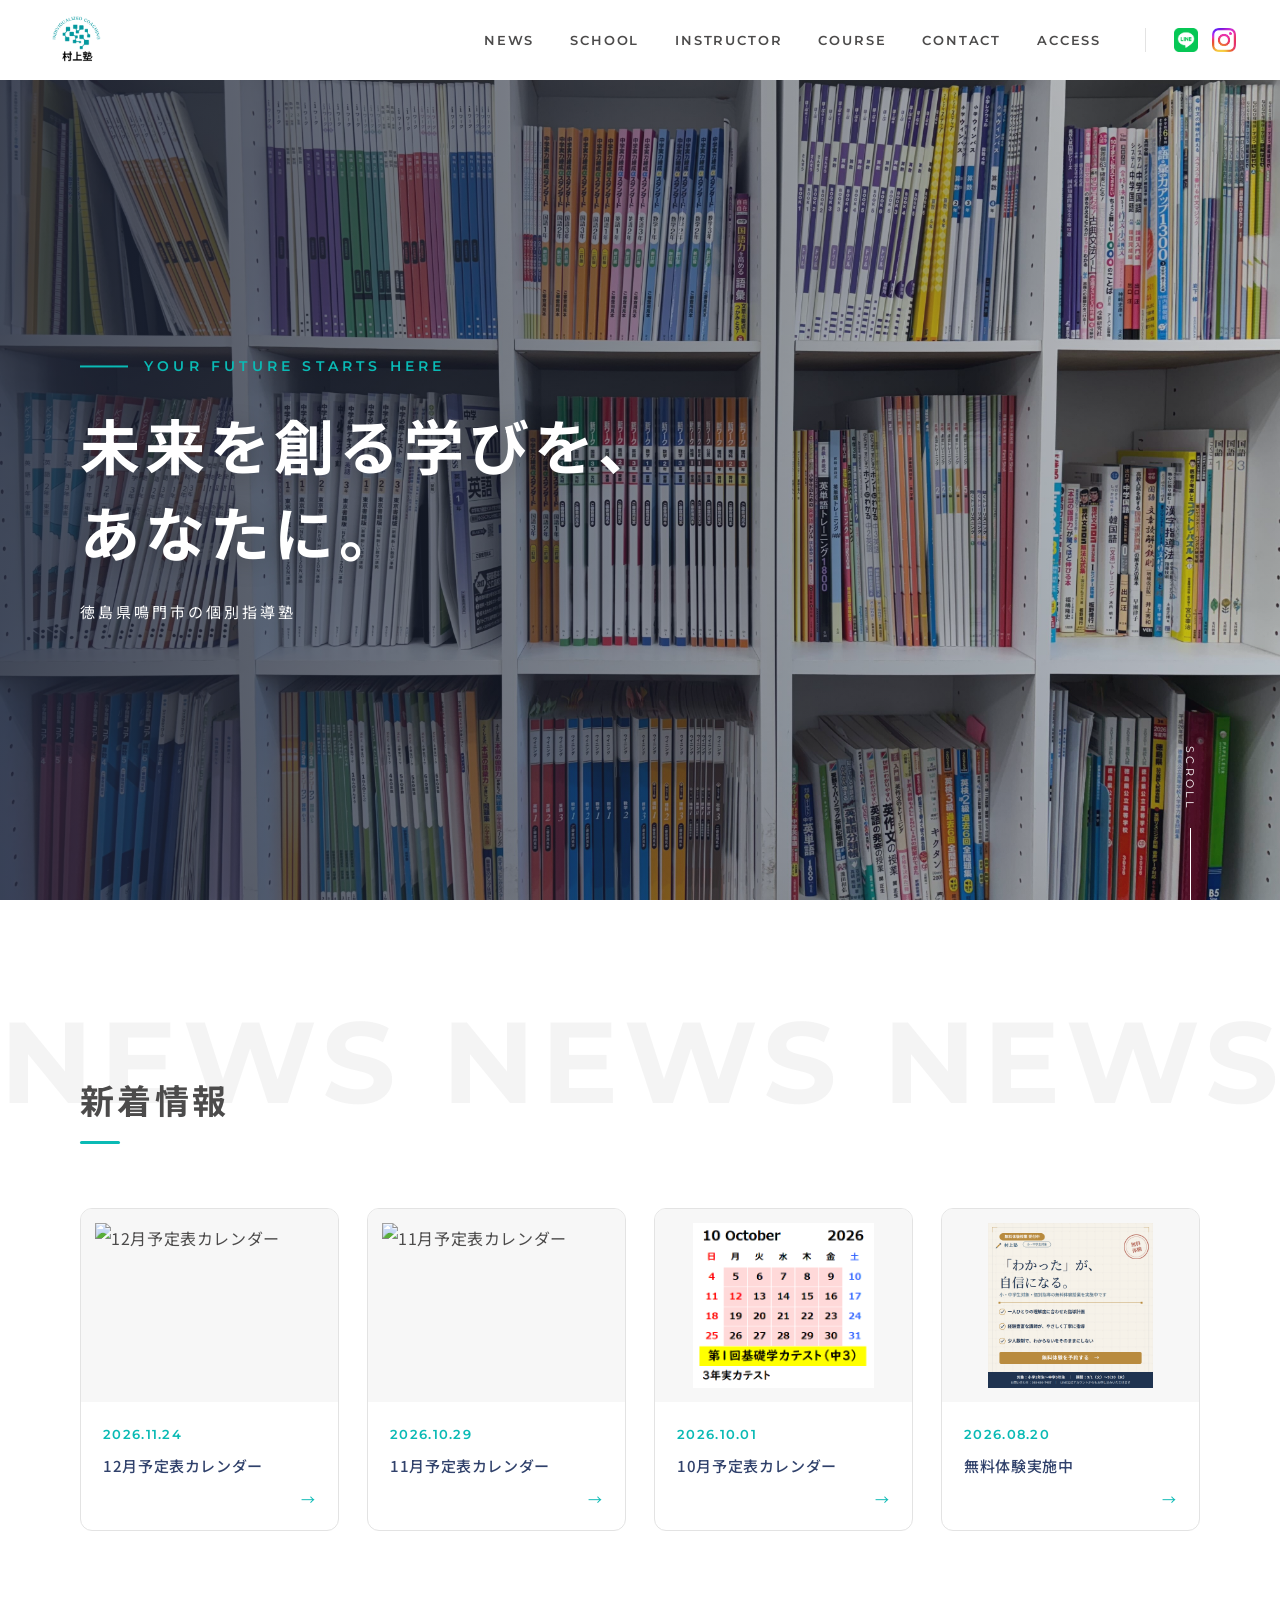
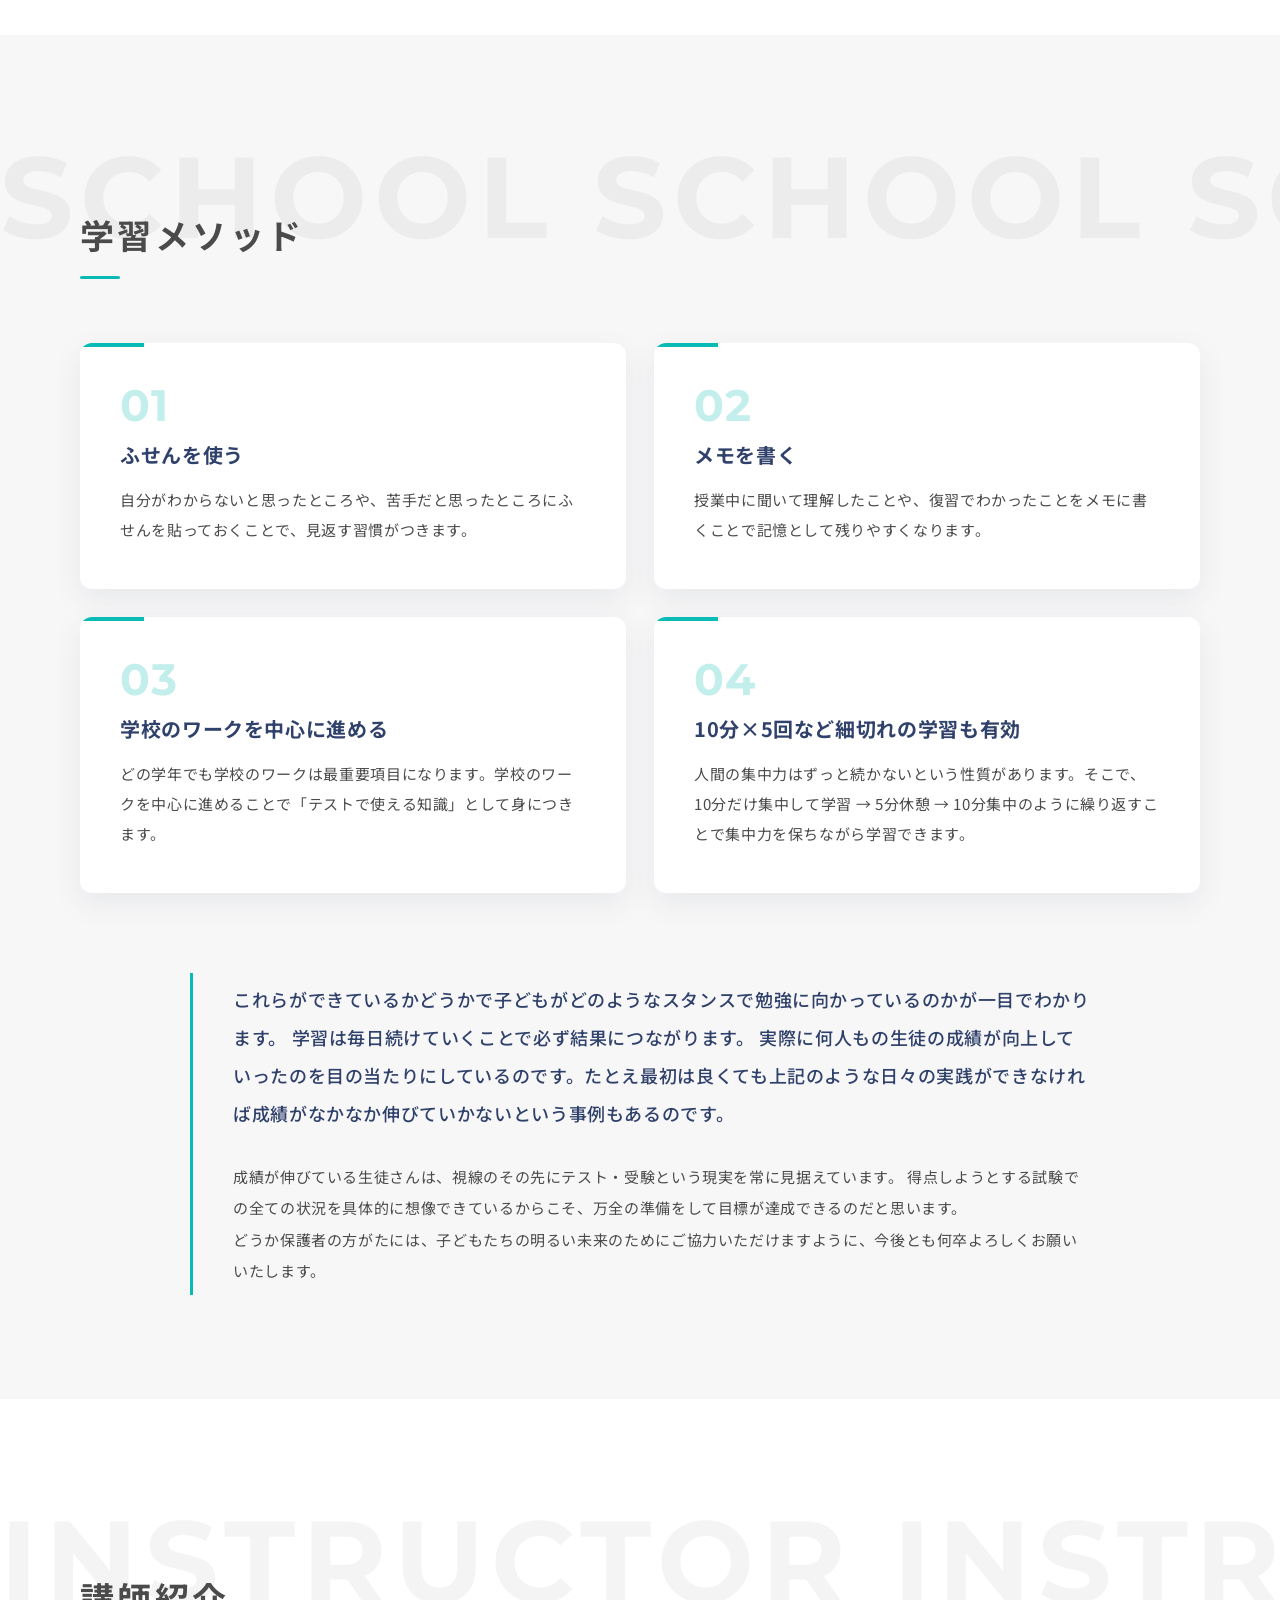
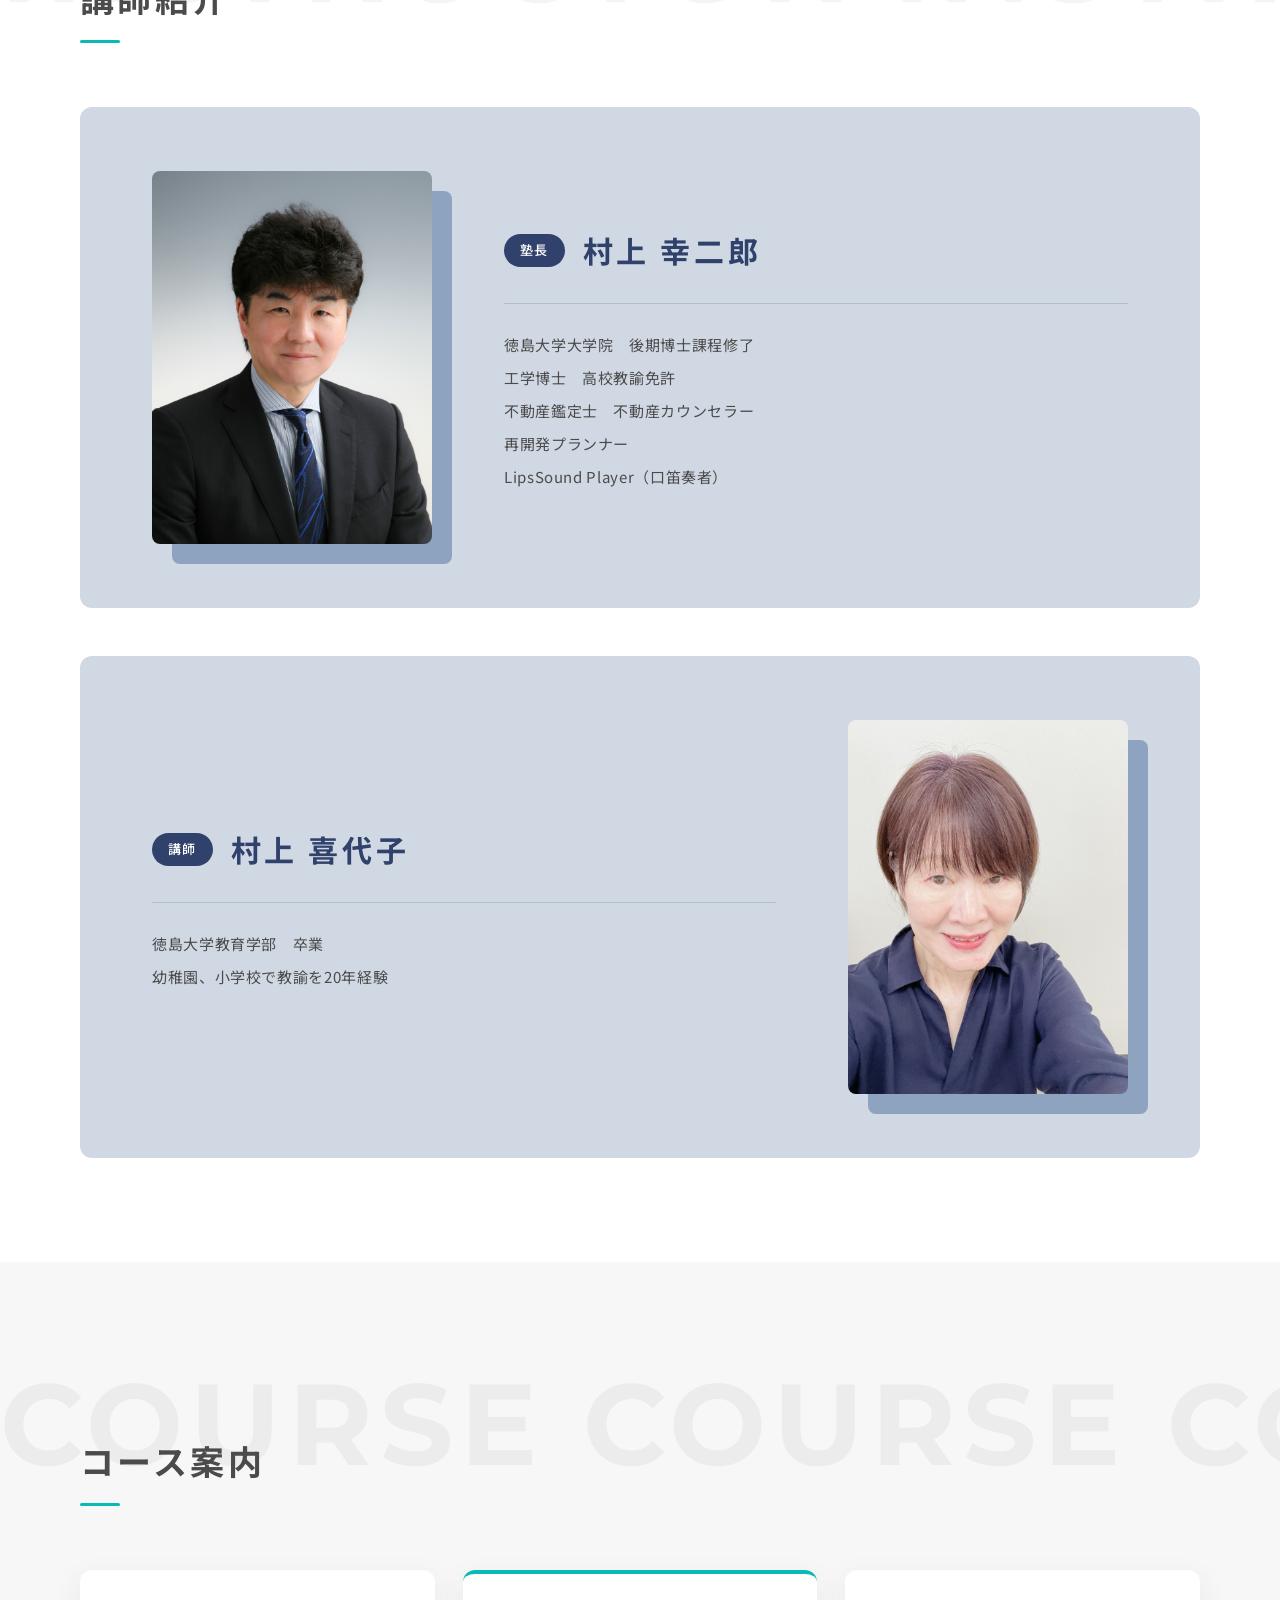
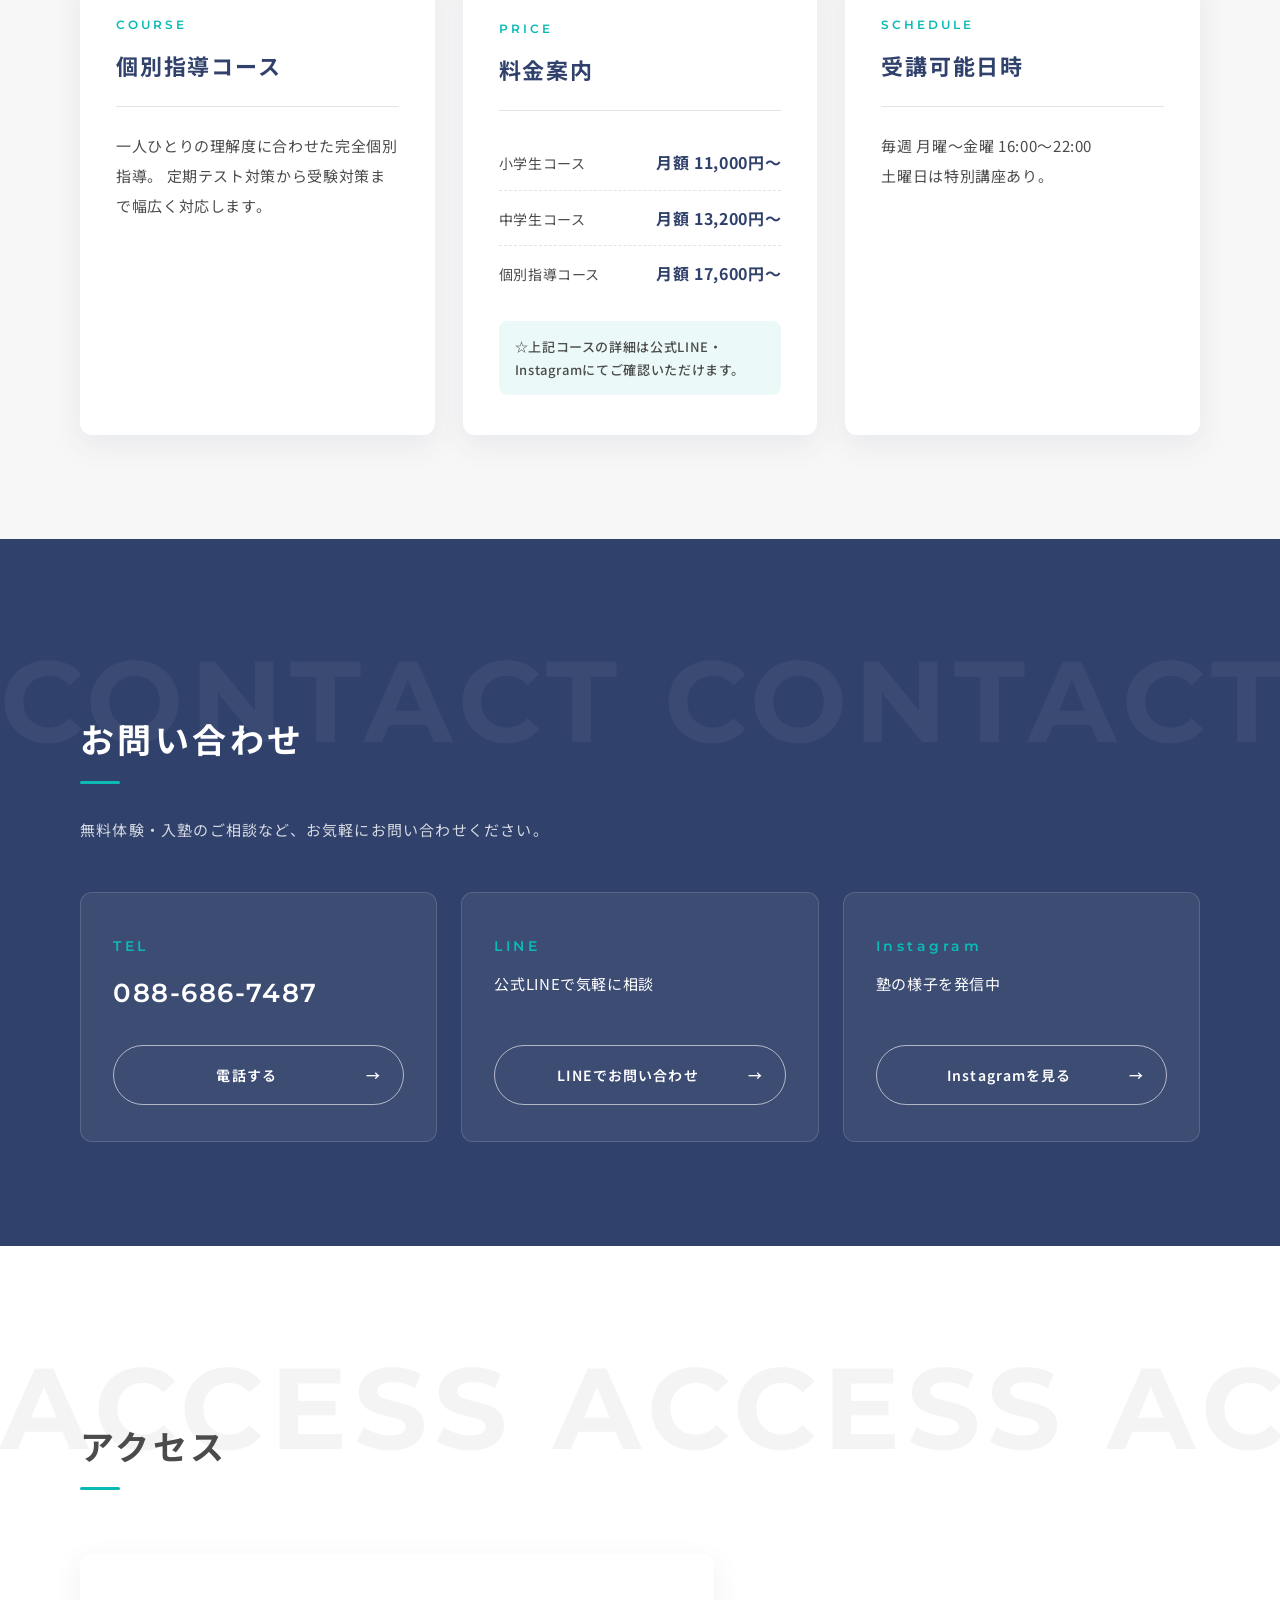
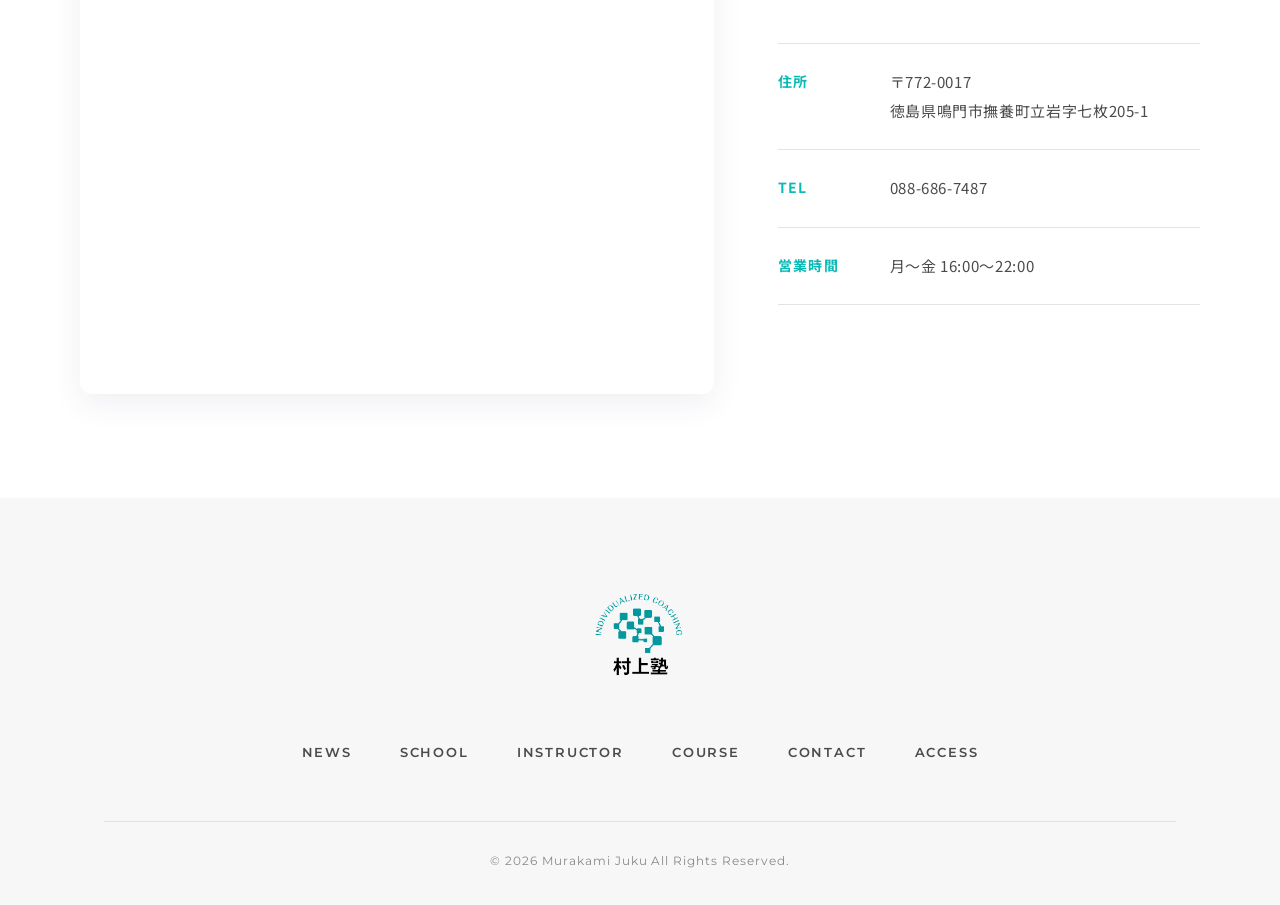
==== commit d3e3c46f: "Update index.html" ====
--- a/index.html
+++ b/index.html
@@ -171,6 +171,28 @@
 
   <div class="news-list">
 
+
+
+    <a href="detail/news-002.html" class="news-item reveal">
+      <div class="news-thumb">
+        <img src="img/monthCalender12.png" alt="12月予定表カレンダー">
+      </div>
+      <div class="news-content">
+        <span class="news-date">2026.11.24</span>
+        <p class="news-text">12月予定表カレンダー</p>
+      </div>
+    </a>
+
+    <a href="detail/news-004.html" class="news-item reveal">
+      <div class="news-thumb">
+        <img src="img/monthCalender11.png" alt="11月予定表カレンダー">
+      </div>
+      <div class="news-content">
+        <span class="news-date">2026.10.29</span>
+        <p class="news-text">11月予定表カレンダー</p>
+      </div>
+    </a>
+
     <a href="detail/news-003.html" class="news-item reveal">
       <div class="news-thumb">
         <img src="img/monthCalender10.png" alt="10月予定表カレンダー">
@@ -181,16 +203,6 @@
       </div>
     </a>
 
-    <a href="detail/news-002.html" class="news-item reveal">
-      <div class="news-thumb">
-        <img src="img/monthCalender09.png" alt="09月予定表カレンダー">
-      </div>
-      <div class="news-content">
-        <span class="news-date">2026.08.29</span>
-        <p class="news-text">09月予定表カレンダー</p>
-      </div>
-    </a>
-
     <a href="detail/news-001.html" class="news-item reveal">
       <div class="news-thumb">
         <img src="img/juku_taiken_ad.png" alt="無料体験実施中">
@@ -198,16 +210,6 @@
       <div class="news-content">
         <span class="news-date">2026.08.20</span>
         <p class="news-text">無料体験実施中</p>
-      </div>
-    </a>
-
-    <a href="detail/news-003.html" class="news-item reveal">
-      <div class="news-thumb">
-        <img src="img/summer.jpeg" alt="夏休み特別講座">
-      </div>
-      <div class="news-content">
-        <span class="news-date">2025.07.04</span>
-        <p class="news-text">夏休み特別講座開催！</p>
       </div>
     </a>
 
--- a/css/global.css
+++ b/css/global.css
@@ -1,43 +1,273 @@
+/* =========================
+   共通カラー・サイズ
+========================= */
+:root {
+  --main-color: #4C4B4B;      /* 本文 */
+  --accent-color: #0ABAB5;    /* アクセント */
+  --navy-color: #30416B;      /* 濃い青 */
+  --bg-light: #F7F7F7;        /* 薄いグレー背景 */
+  --line-color: #E3E3E3;      /* 罫線 */
+
+  --font-jp: "Noto Sans JP", "Hiragino Kaku Gothic ProN", "Yu Gothic", sans-serif;
+  --font-en: "Montserrat", "Noto Sans JP", sans-serif;
+
+  --header-h: 80px;
+  --content-w: 1120px;
+  --radius: 12px;
+  --shadow: 0 10px 30px rgba(48, 65, 107, 0.08);
+  --ease: cubic-bezier(0.22, 1, 0.36, 1);
+}
+
+@media (max-width: 768px) {
+  :root {
+    --header-h: 64px;
+  }
+}
+
+/* =========================
+   ベース
+========================= */
+html {
+  scroll-behavior: smooth;
+  scroll-padding-top: var(--header-h); /* 固定ヘッダー分ずらす */
+}
+
+body {
+  padding-top: var(--header-h);
+  font-family: var(--font-jp);
+  font-size: 16px;
+  line-height: 1.9;
+  letter-spacing: 0.04em;
+  color: var(--main-color);
+  background: #fff;
+  -webkit-font-smoothing: antialiased;
+}
+
+a {
+  transition: color .3s, opacity .3s;
+}
+
+/* スマホのときだけ改行 */
+.sp-br {
+  display: none;
+}
+
+@media (max-width: 768px) {
+  .sp-br {
+    display: inline;
+  }
+}
+
 /* =========================
     メインビジュアル
 ========================= */
 .mv {
   position: relative;
   width: 100%;
-  height: 600px;
+  height: calc(100svh - var(--header-h));
+  min-height: 520px;
+  max-height: 820px;
   overflow: hidden;
-}
-
-.mv-video {
+  color: #fff;
+}
+
+/* スライドエリア */
+.mv-slideshow {
+  position: absolute;
+  inset: 0;
+}
+
+/* 文字を読みやすくする暗めのグラデーション */
+.mv-slideshow::after {
+  content: "";
+  position: absolute;
+  inset: 0;
+  background:
+    linear-gradient(90deg, rgba(30, 38, 58, 0.82) 0%, rgba(30, 38, 58, 0.5) 50%, rgba(30, 38, 58, 0.2) 100%);
+  z-index: 2;
+}
+
+/* 各画像 */
+.mv-slide {
+  position: absolute;
+  inset: 0;
   width: 100%;
   height: 100%;
   object-fit: cover;
-}
-
+  opacity: 0;
+  transform: scale(1.08);
+  transition: opacity 1.6s ease, transform 7s linear;
+  z-index: 0;
+}
+
+/* 表示中（ゆっくりズーム） */
+.mv-slide.active {
+  opacity: 1;
+  transform: scale(1);
+}
+
+/* キャッチコピー */
 .mv-copy {
   position: absolute;
+  z-index: 3;
   top: 50%;
+  left: max(24px, calc((100% - var(--content-w)) / 2));
+  transform: translateY(-50%);
+  max-width: 720px;
+  padding-right: 24px;
+}
+
+.mv-en {
+  display: flex;
+  align-items: center;
+  gap: 16px;
+  margin-bottom: 20px;
+  font-family: var(--font-en);
+  font-size: 14px;
+  font-weight: 600;
+  letter-spacing: 0.3em;
+  color: var(--accent-color);
+}
+
+.mv-en::before {
+  content: "";
+  width: 48px;
+  height: 2px;
+  background: var(--accent-color);
+}
+
+.mv-jp {
+  font-size: clamp(32px, 5.2vw, 60px);
+  font-weight: 700;
+  line-height: 1.45;
+  letter-spacing: 0.08em;
+  text-shadow: 0 4px 24px rgba(0, 0, 0, 0.25);
+}
+
+.mv-sub {
+  margin-top: 24px;
+  font-size: 15px;
+  letter-spacing: 0.2em;
+  opacity: .9;
+}
+
+/* 最初の表示アニメーション */
+.mv-en,
+.mv-jp,
+.mv-sub {
+  opacity: 0;
+  transform: translateY(24px);
+  animation: mv-fade 1.2s var(--ease) forwards;
+}
+
+.mv-jp  { animation-delay: .2s; }
+.mv-sub { animation-delay: .4s; }
+
+@keyframes mv-fade {
+  to {
+    opacity: 1;
+    transform: translateY(0);
+  }
+}
+
+/* SCROLL 表示 */
+.mv-scroll {
+  position: absolute;
+  z-index: 3;
+  right: max(24px, calc((100% - var(--content-w)) / 2));
+  bottom: 0;
+  padding-bottom: 90px;
+  font-family: var(--font-en);
+  font-size: 11px;
+  letter-spacing: 0.3em;
+  color: #fff;
+  writing-mode: vertical-rl;
+}
+
+.mv-scroll::after {
+  content: "";
+  position: absolute;
   left: 50%;
-  transform: translate(-50%, -50%);
-  text-align: center;
-  color: #ffffff;
-  text-shadow: 0 2px 20px rgba(0,0,0,0.4);
-}
-
-.mv-en {
-  font-size: 28px;
-  margin-bottom: 10px;
-  letter-spacing: 0.1em;
-}
-
-.mv-jp {
-  font-size: 40px;
-  font-weight: 700;
-}
-
-/* =========================
-   スムーススクロール
-========================= */
-html {
-  scroll-behavior: smooth;
-}
+  bottom: 0;
+  width: 1px;
+  height: 72px;
+  background: rgba(255, 255, 255, .4);
+}
+
+.mv-scroll::before {
+  content: "";
+  position: absolute;
+  z-index: 1;
+  left: 50%;
+  bottom: 0;
+  width: 1px;
+  height: 72px;
+  background: #fff;
+  animation: scroll-line 2s ease-in-out infinite;
+}
+
+@keyframes scroll-line {
+  0%   { transform: scaleY(0); transform-origin: top; }
+  50%  { transform: scaleY(1); transform-origin: top; }
+  51%  { transform: scaleY(1); transform-origin: bottom; }
+  100% { transform: scaleY(0); transform-origin: bottom; }
+}
+
+@media (max-width: 768px) {
+  .mv {
+    min-height: 480px;
+  }
+
+  .mv-slideshow::after {
+    background: linear-gradient(180deg, rgba(30, 38, 58, 0.3) 0%, rgba(30, 38, 58, 0.8) 100%);
+  }
+
+  .mv-en {
+    gap: 12px;
+    font-size: 11px;
+    letter-spacing: 0.2em;
+  }
+
+  .mv-en::before {
+    width: 28px;
+  }
+
+  .mv-copy {
+    top: auto;
+    bottom: 64px;
+    transform: none;
+  }
+
+  .mv-scroll {
+    display: none;
+  }
+}
+
+/* =========================
+   スクロールでふわっと表示
+   （JSが動くときだけ隠す）
+========================= */
+.js .reveal {
+  opacity: 0;
+  transform: translateY(32px);
+  transition: opacity 1s var(--ease), transform 1s var(--ease);
+}
+
+.js .reveal.is-visible {
+  opacity: 1;
+  transform: none;
+}
+
+@media (prefers-reduced-motion: reduce) {
+  html {
+    scroll-behavior: auto;
+  }
+
+  .js .reveal,
+  .mv-en, .mv-jp, .mv-sub {
+    opacity: 1;
+    transform: none;
+    animation: none;
+    transition: none;
+  }
+}
--- a/css/header.css
+++ b/css/header.css
@@ -6,29 +6,47 @@
   top: 0;
   left: 0;
   width: 100%;
-  background: #ffffff;
+  background: rgba(255, 255, 255, 0.92);
+  -webkit-backdrop-filter: blur(12px);
+  backdrop-filter: blur(12px);
   z-index: 1000;
-  border-bottom: 1px solid #eee;
+  transition: box-shadow .4s;
+}
+
+/* スクロールしたら影をつける（global.jsで付与） */
+.site-header.is-scrolled {
+  box-shadow: 0 4px 24px rgba(48, 65, 107, 0.08);
 }
 
 .header-inner {
-  max-width: 1200px;
+  max-width: 1240px;
   margin: 0 auto;
-  height: 70px;
-  padding: 0 20px;
+  height: var(--header-h);
+  padding: 0 24px;
   display: flex;
   align-items: center;
   justify-content: space-between;
 }
 
-/* ロゴ調整（大きすぎ問題の修正） */
+/* ロゴ */
+.menu-logo {
+  position: relative;
+  z-index: 1002;
+}
+
 .menu-logo img {
-  width: 70px;
+  width: 66px;
   height: auto;
-}
-@media (max-width: 600px) {
+  transition: opacity .3s;
+}
+
+.menu-logo a:hover img {
+  opacity: .7;
+}
+
+@media (max-width: 768px) {
   .menu-logo img {
-    width: 120px;
+    width: 52px;
   }
 }
 
@@ -38,46 +56,41 @@
 .main-nav ul {
   display: flex;
   align-items: center;
-  gap: 32px;
-  list-style: none;  /* ← これが必要！ */
-  margin: 0;
-  padding: 0;
+  gap: 36px;
 }
 
 .main-nav a {
   position: relative;
   padding: 6px 0;
   display: inline-block;
-  color: #4C4B4B;
-  text-decoration: none;
-  font-weight: 500;
+  font-family: var(--font-en);
+  font-size: 13px;
+  font-weight: 600;
+  letter-spacing: 0.14em;
+  color: var(--main-color);
   transition: color 0.35s;
 }
+
 .main-nav a::after {
   content: "";
   position: absolute;
   left: 0;
-  bottom: -3px;
+  bottom: 0;
   width: 100%;
   height: 2px;
   background: linear-gradient(to right, #4C4B4B, #0ABAB5);
   transform: scaleX(0);
-  transform-origin: left;
-  transition: transform .35s cubic-bezier(0.4, 0, 0.2, 1);
-}
+  transform-origin: right;
+  transition: transform .4s cubic-bezier(0.4, 0, 0.2, 1);
+}
+
 .main-nav a:hover {
-  color: #0ABAB5;
-}
+  color: var(--accent-color);
+}
+
 .main-nav a:hover::after {
   transform: scaleX(1);
-}
-
-
-.pc-nav a:hover {
-  color: #0ABAB5;
-}
-.pc-nav a:hover::after {
-  transform: scaleX(1);
+  transform-origin: left;
 }
 
 /* =========================
@@ -86,121 +99,71 @@
 .nav-sns {
   display: flex;
   align-items: center;
-  gap: 16px;
-  margin-left: 30px;
+  gap: 14px;
+  margin-left: 8px;
+  padding-left: 28px;
+  border-left: 1px solid var(--line-color);
+}
+
+.main-nav .nav-sns a {
+  padding: 0;
+}
+
+.main-nav .nav-sns a::after {
+  display: none;
 }
 
 .nav-sns img {
   width: 24px;
   height: 24px;
-  display: block;
-  transition: opacity 0.3s;
+  transition: transform .3s, opacity .3s;
 }
 
 .nav-sns a:hover img {
-  opacity: 0.6;
-}
-
-/* =========================
-   背景画像
-========================= */
-/* MV全体 */
-.mv {
-  position: relative;
-  width: 100%;
-  height: 600px;
-  overflow: hidden;
-}
-
-/* スライドエリア */
-.mv-slideshow {
+  transform: translateY(-2px);
+  opacity: 0.7;
+}
+
+/* =========================
+   ハンバーガー
+========================= */
+.hamburger {
+  display: none;
+  position: relative;
+  width: 44px;
+  height: 44px;
+  cursor: pointer;
+  z-index: 1002;
+}
+
+.hamburger span {
   position: absolute;
-  inset: 0;
-}
-
-/* 各画像 */
-.mv-slide {
-  position: absolute;
-  inset: 0;
-  width: 100%;
-  height: 100%;
-  object-fit: cover;
-  opacity: 0;
-  transition: opacity 1s ease;
-}
-
-/* 表示中 */
-.mv-slide.active {
-  opacity: 1;
-}
-
-/* コピーを前面に */
-.mv-copy {
-  position: relative;
-  z-index: 2;
-}
-
-/* =========================
-   ハンバーガー
-========================= */
-.hamburger {
-  width: 32px;
-  height: 24px;
-  display: flex;
-  flex-direction: column;
-  justify-content: space-between;
-  cursor: pointer;
-  z-index: 1001;
-}
-.hamburger span {
-  display: block;
-  height: 3px;
-  background: #30416B;
-  transition: 0.4s;
+  left: 10px;
+  width: 24px;
+  height: 2px;
+  background: var(--navy-color);
   border-radius: 2px;
+  transition: transform .4s, opacity .4s, background .3s;
 }
 
 /* 3本線 */
-.hamburger span:nth-child(1) { top: 0; }
-.hamburger span:nth-child(2) { top: 10px; }
-.hamburger span:nth-child(3) { top: 20px; }
-
-/* ホバー：色変化（参考サイトの動き） */
+.hamburger span:nth-child(1) { top: 14px; }
+.hamburger span:nth-child(2) { top: 21px; }
+.hamburger span:nth-child(3) { top: 28px; }
+
 .hamburger:hover span {
-  background: #0ABAB5;
+  background: var(--accent-color);
 }
 
 /* 開いたとき */
 .hamburger.open span:nth-child(1) {
-  transform: translateY(10px) rotate(45deg);
+  transform: translateY(7px) rotate(45deg);
 }
 .hamburger.open span:nth-child(2) {
   opacity: 0;
 }
 .hamburger.open span:nth-child(3) {
-  transform: translateY(-10px) rotate(-45deg);
-}
-
-
-/* 下線：PCと同じ */
-.ham-menu-link::after {
-  content: "";
-  position: absolute;
-  left: 0;
-  bottom: -4px;
-  width: 100%;
-  height: 2px;
-  background: linear-gradient(to right, #4C4B4B, #0ABAB5);
-  transform: scaleX(0);
-  transform-origin: left;
-  transition: transform .35s cubic-bezier(0.4, 0, 0.2, 1);
-}
-
-.ham-menu-link:hover {
-  color: #0ABAB5;
-}
-.ham-menu-link:hover::after {
-  transform: scaleX(1);
+  transform: translateY(-7px) rotate(-45deg);
 }
 
 /* =========================
@@ -216,47 +179,59 @@
 ========================= */
 .global-menu {
   position: fixed;
-  top: 0;
-  left: 0;
-  width: 100%;
-  height: 100%;
+  inset: 0;
+  width: 100%;
+  height: 100vh;
+  height: 100dvh;
   background: #fff;
   display: flex;
+  align-items: center;
+  justify-content: center;
+  gap: 8vw;
+  padding: var(--header-h) 32px 40px;
   opacity: 0;
-  pointer-events: none;
-  transition: 0.5s ease;
-  z-index: 1000;
+  visibility: hidden;
+  transition: opacity .5s ease, visibility .5s;
+  z-index: 1001;
 }
 
 /* 開いたとき */
 .global-menu.open {
   opacity: 1;
-  pointer-events: auto;
-}
-
-/* 左右2カラム */
-.global-menu-left,
-.global-menu-right {
-  width: 50%;
-  padding: 100px 40px;
-}
-
-.global-menu ul {
-  list-style: none;
-}
+  visibility: visible;
+}
+
+.global-menu-left li,
+.global-menu-right li {
+  opacity: 0;
+  transform: translateY(16px);
+  transition: opacity .5s, transform .5s;
+}
+
+.global-menu.open li {
+  opacity: 1;
+  transform: none;
+}
+
+.global-menu.open li:nth-child(2) { transition-delay: .08s; }
+.global-menu.open li:nth-child(3) { transition-delay: .16s; }
+
 .global-menu a {
-  font-size: 28px;
-  display: block;
-  padding: 20px 0;
-  color: #30416B;
+  position: relative;
+  display: inline-block;
+  padding: 14px 0;
+  font-family: var(--font-en);
+  font-size: 26px;
+  font-weight: 600;
+  letter-spacing: 0.12em;
+  color: var(--navy-color);
 }
 
 /* 下線アニメーション */
-.global-menu-left a::after,
-.global-menu-right a::after {
+.global-menu a::after {
   content: "";
   position: absolute;
-  bottom: -4px;
+  bottom: 8px;
   left: 0;
   width: 100%;
   height: 2px;
@@ -266,12 +241,30 @@
   transition: transform .35s;
 }
 
-.global-menu-left a:hover,
-.global-menu-right a:hover {
-  color: #0ABAB5;
-}
-
-.global-menu-left a:hover::after,
-.global-menu-right a:hover::after {
+.global-menu a:hover {
+  color: var(--accent-color);
+}
+
+.global-menu a:hover::after {
   transform: scaleX(1);
 }
+
+@media (max-width: 600px) {
+  .global-menu {
+    flex-direction: column;
+    align-items: flex-start;
+    justify-content: center;
+    gap: 0;
+    padding-left: 40px;
+  }
+
+  .global-menu a {
+    font-size: 22px;
+    padding: 10px 0;
+  }
+}
+
+/* メニューが開いている間は背面をスクロールさせない */
+body.menu-open {
+  overflow: hidden;
+}
--- a/css/news.css
+++ b/css/news.css
@@ -1,192 +1,137 @@
 /* ============================
    新着情報セクション
+   （見出し・ティッカーは section.css で共通化）
 ============================ */
 
-/* セクション全体 */
-.news-section {
-  width: 100%;
-  max-width: 1200px;
-  margin: 120px auto;
-  padding: 0 20px;
-  color: #4C4B4B;
-  position: relative;
-  font-family: "Noto Sans JP", sans-serif;
-}
-
-/* タイトルエリア */
-.news-title-box {
-  position: relative;
-  margin-bottom: 60px;
-}
-
-.news-title {
-  font-size: 32px;
-  font-weight: 600;
-  position: relative;
-  z-index: 2;
-}
-
-/* NEW ティッカー（見出しに被さる） */
-.news-ticker {
-  position: absolute;
-  top: 50%;
-  left: 0;
-  width: 100%;
-  overflow: hidden;
-  white-space: nowrap;
-  transform: translateY(-50%);
-  z-index: 1;
-}
-
+/* ティッカーの速さだけ個別に調整 */
 .news-ticker span {
-  letter-spacing: 0.2em; /* ← 文字間隔を広げる */
-  display: inline-block;
-  font-size: 48px;
-  font-weight: 700;
-  color: rgba(74, 74, 74, 0.1); /* 薄い背景テキスト */
-  animation: ticker-scroll 15s linear infinite;
-}
-
-/* NEWS本体リスト */
-.news-list {
-  display: flex;
-  flex-direction: column;
-  gap: 24px;
-}
-
-.news-item {
-  border-bottom: 1px solid #ccc;
-  padding-bottom: 16px;
-}
-
-.news-date {
-  font-weight: 600;
-  color: #0ABAB5; /* 日付はアクセントカラー */
-  margin-right: 20px;
-}
-
-.news-text {
-  display: inline-block;
-  color: #4C4B4B;
+  animation-duration: 30s;
 }
 
 /* ============================
-   NEWS 部分の画像レイアウト
+   NEWS 一覧（カード型）
 ============================ */
-
-/* NEWS全体 */
-.news-section {
-  padding: 80px 0;
-  width: 100%;
-  max-width: 1200px;
-  margin: 0 auto;
+.news-list {
+  display: grid;
+  grid-template-columns: repeat(4, 1fr);
+  gap: 28px;
 }
 
-/* 1記事の箱 */
+/* 1記事のカード */
 .news-item {
   display: flex;
-  align-items: flex-start;
-  gap: 20px;
-  padding: 25px 0;
-  border-bottom: 1px solid #ddd;
+  flex-direction: column;
+  background: #fff;
+  border: 1px solid var(--line-color);
+  border-radius: var(--radius);
+  overflow: hidden;
+  transition: transform .4s var(--ease), box-shadow .4s var(--ease), border-color .4s;
+}
+
+.news-item:hover {
+  transform: translateY(-6px);
+  border-color: transparent;
+  box-shadow: var(--shadow);
 }
 
 /* サムネイル */
 .news-thumb {
-  width: 200px;
-  height: 130px;
-  flex-shrink: 0;
+  aspect-ratio: 4 / 3;
+  padding: 14px;
+  background: var(--bg-light);
   overflow: hidden;
-  border-radius: 6px;
 }
 
 .news-thumb img {
   width: 100%;
   height: 100%;
   object-fit: contain;
+  transition: transform .6s var(--ease);
+}
+
+.news-item:hover .news-thumb img {
+  transform: scale(1.05);
 }
 
 /* テキスト側 */
 .news-content {
+  position: relative;
+  flex: 1;
   display: flex;
   flex-direction: column;
   gap: 6px;
+  padding: 20px 22px 52px;
 }
 
-.news-date {
-  color: #4C4B4B;
-  font-size: 14px;
+.news-item .news-date {
+  font-family: var(--font-en);
+  font-size: 13px;
+  font-weight: 600;
+  letter-spacing: 0.1em;
+  color: var(--accent-color);
 }
 
-.news-text {
-  color: #30416B;
-  font-size: 16px;
-  line-height: 1.6;
+.news-item .news-text {
+  font-size: 15px;
+  font-weight: 500;
+  line-height: 1.7;
+  color: var(--navy-color);
 }
 
-/* SP対応 */
-@media screen and (max-width: 768px) {
-  .news-item {
-    flex-direction: column;
-  }
-  .news-thumb {
-    width: 100%;
-    height: 200px;
+/* 右下の矢印 */
+.news-content::after {
+  content: "→";
+  position: absolute;
+  right: 22px;
+  bottom: 18px;
+  font-size: 14px;
+  color: var(--accent-color);
+  transition: transform .4s var(--ease);
+}
+
+.news-item:hover .news-content::after {
+  transform: translateX(6px);
+}
+
+/* タブレット */
+@media screen and (max-width: 1024px) {
+  .news-list {
+    grid-template-columns: repeat(2, 1fr);
+    gap: 24px;
   }
 }
 
-/* ============================
-   NEWS 詳細ページ
-============================ */
+/* スマホ：横並びのリスト型 */
+@media screen and (max-width: 600px) {
+  .news-list {
+    grid-template-columns: 1fr;
+    gap: 16px;
+  }
 
-.news-detail {
-    width: 90%;
-    max-width: 900px;
-    margin: 120px auto;
-    padding: 0 20px;
-    font-family: "Noto Sans JP", sans-serif;
+  .news-item {
+    flex-direction: row;
+    align-items: center;
+  }
+
+  .news-thumb {
+    width: 112px;
+    flex-shrink: 0;
+    padding: 8px;
+    aspect-ratio: 1 / 1;
+  }
+
+  .news-content {
+    padding: 14px 40px 14px 16px;
+  }
+
+  .news-content::after {
+    top: 50%;
+    bottom: auto;
+    right: 16px;
+    transform: translateY(-50%);
+  }
+
+  .news-item:hover .news-content::after {
+    transform: translate(6px, -50%);
+  }
 }
-
-.news-detail-img img {
-    width: 100%;
-    border-radius: 6px;
-    margin: 30px 0;
-    object-fit: cover;
-}
-
-.news-detail-body p {
-    margin-bottom: 20px;
-    line-height: 1.8;
-    color: #4C4B4B;
-}
-
-.news-detail .news-date {
-    font-size: 14px;
-    color: #0ABAB5;
-    font-weight: 600;
-    margin-bottom: 10px;
-}
-
-.news-detail .news-heading {
-    font-size: 28px;
-    font-weight: 700;
-    color: #30416B;
-    margin-bottom: 20px;
-}
-
-.back-btn {
-    margin-top: 40px;
-}
-
-.back-btn a {
-    display: inline-block;
-    padding: 12px 24px;
-    background: #4C4B4B;
-    color: #fff;
-    border-radius: 4px;
-    transition: .3s;
-}
-
-.back-btn a:hover {
-    background: #0ABAB5;
-}
--- a/css/section.css
+++ b/css/section.css
@@ -2,33 +2,137 @@
    Section 共通スタイル
 ========================== */
 
-section {
-  padding: 80px 20px;
+/* 各セクションの外枠
+   背景は画面いっぱい、中身は最大 1120px で中央寄せ */
+.news-section,
+.school-section,
+.instructor-section,
+.course-section,
+.contact-section,
+.access-section {
+  position: relative;
+  width: 100%;
+  padding: 104px max(24px, calc((100% - var(--content-w)) / 2));
+  overflow-x: clip;
 }
 
-.section-inner {
-  max-width: 1200px;
-  margin: 0 auto;
+/* 背景色の交互配置 */
+.school-section,
+.course-section {
+  background: var(--bg-light);
 }
 
-/* セクション見出し */
-.section-title {
-  font-size: 32px;
-  font-weight: 600;
-  text-align: center;
-  margin-bottom: 40px;
+@media (max-width: 768px) {
+  .news-section,
+  .school-section,
+  .instructor-section,
+  .course-section,
+  .contact-section,
+  .access-section {
+    padding-top: 80px;
+    padding-bottom: 80px;
+  }
 }
 
-/* ACCESS セクション */
-.access {
-  background: #f5f5f5;
+/* ==========================
+   セクション見出し（全セクション共通）
+   大きな英字ティッカーの上に日本語タイトルを重ねる
+========================== */
+.news-title-box,
+.school-title-box,
+.instructor-title-box,
+.course-title-box,
+.contact-title-box,
+.access-title-box {
+  position: relative;
+  padding-top: clamp(40px, 5.6vw, 72px);
+  margin-bottom: 64px;
 }
 
+.news-title,
+.school-title,
+.instructor-title,
+.course-title,
+.contact-title,
+.access-title {
+  position: relative;
+  z-index: 2;
+  font-size: clamp(26px, 3vw, 34px);
+  font-weight: 700;
+  line-height: 1.4;
+  letter-spacing: 0.1em;
+  color: var(--main-color);
+}
+
+/* 見出し下のアクセントライン */
+.news-title::after,
+.school-title::after,
+.instructor-title::after,
+.course-title::after,
+.contact-title::after,
+.access-title::after {
+  content: "";
+  display: block;
+  width: 40px;
+  height: 3px;
+  margin-top: 18px;
+  border-radius: 2px;
+  background: var(--accent-color);
+}
+
+/* 背景で流れる英字（画面幅いっぱい） */
+.news-ticker,
+.school-ticker,
+.instructor-ticker,
+.course-ticker,
+.contact-ticker,
+.access-ticker {
+  position: absolute;
+  top: 0;
+  left: 50%;
+  width: 100vw;
+  display: flex;
+  overflow: hidden;
+  white-space: nowrap;
+  transform: translateX(-50%);
+  pointer-events: none;
+  user-select: none;
+  z-index: 1;
+}
+
+.news-ticker span,
+.school-ticker span,
+.instructor-ticker span,
+.course-ticker span,
+.contact-ticker span,
+.access-ticker span {
+  flex-shrink: 0;
+  font-family: var(--font-en);
+  font-size: clamp(60px, 9vw, 120px);
+  font-weight: 700;
+  line-height: 1;
+  letter-spacing: 0.06em;
+  color: rgba(76, 75, 75, 0.06);
+  animation: ticker-scroll 40s linear infinite;
+}
+
+/* 2つの span を同じ距離だけ動かして途切れずループ */
 @keyframes ticker-scroll {
   0% {
     transform: translateX(0);
   }
   100% {
-    transform: translateX(-50%);
+    transform: translateX(-100%);
   }
-}+}
+
+@media (prefers-reduced-motion: reduce) {
+  .news-ticker span,
+  .school-ticker span,
+  .instructor-ticker span,
+  .course-ticker span,
+  .contact-ticker span,
+  .access-ticker span {
+    animation: none;
+  }
+}
--- a/css/school.css
+++ b/css/school.css
@@ -1,106 +1,119 @@
 /* =========================
-   SCHOOL タイトル（NEWSと完全統一）
+   SCHOOL タイトル
+   （見出し・ティッカーは section.css で共通化）
 ========================= */
-.school-title-box {
+.school-ticker span {
+  animation-duration: 36s;
+}
+
+/* =========================
+   SCHOOL 学習メソッド（2×2カード）
+========================= */
+.school-method-box {
+  display: grid;
+  grid-template-columns: repeat(2, 1fr);
+  gap: 28px;
+  margin-bottom: 80px;
+}
+
+.school-method {
   position: relative;
-  margin-bottom: 60px;
+  padding: 40px 40px 44px;
+  background: #fff;
+  border-radius: var(--radius);
+  box-shadow: var(--shadow);
   overflow: hidden;
 }
 
-.school-title {
-  font-size: 32px;
-  font-weight: 600;
-  color: #4C4B4B;
-  position: relative;
-  z-index: 2;
+/* 上部のアクセントライン（ホバーで伸びる） */
+.school-method::before {
+  content: "";
+  position: absolute;
+  top: 0;
+  left: 0;
+  width: 64px;
+  height: 4px;
+  background: var(--accent-color);
+  transition: width .6s var(--ease);
 }
 
-/* SCHOOL ティッカー（見出しに被さる） */
-.school-ticker {
-  position: absolute;
-  top: 50%;
-  left: 0;
+.school-method:hover::before {
   width: 100%;
-  overflow: hidden;
-  white-space: nowrap;
-  transform: translateY(-50%);
-  z-index: 1;
 }
 
-.school-ticker span {
-  display: inline-block;
-  letter-spacing: 0.2em;
-  font-size: 48px;
+/* 番号 */
+.school-num {
+  display: block;
+  margin-bottom: 12px;
+  font-family: var(--font-en);
+  font-size: 44px;
   font-weight: 700;
-  color: rgba(74, 74, 74, 0.1);
-  animation: ticker-scroll 23s linear infinite;
-}
-
-.school-ticker span:last-child {
-  animation-delay: -9s;
-}
-
-/* ===========================
-   SCHOOL（学習メソッド）
-=========================== */
-
-.school-section .school-list {
-  display: flex;
-  flex-direction: column;
-  gap: 32px;
-}
-
-.school-item {
-  display: flex;
-  flex-wrap: wrap;
-  gap: 20px;
-  align-items: center;
-}
-
-.school-thumb {
-  flex-shrink: 0;
-  width: 200px;
-  height: 130px;
-  overflow: hidden;
-  border-radius: 6px;
-}
-
-.school-thumb img {
-  width: 100%;
-  height: 100%;
-  object-fit: cover;
-}
-
-.school-content {
-  flex: 1;
+  line-height: 1;
+  color: rgba(10, 186, 181, 0.25);
 }
 
 .school-heading {
   font-size: 20px;
-  font-weight: 600;
-  margin-bottom: 8px;
-  color: #0ABAB5;
+  font-weight: 700;
+  line-height: 1.6;
+  margin-bottom: 14px;
+  color: var(--navy-color);
 }
 
 .school-text {
-  font-size: 16px;
-  color: #4C4B4B;
-  line-height: 1.6;
+  font-size: 15px;
+  line-height: 2;
+  color: var(--main-color);
 }
 
 /* =========================
-   SCHOOL 学習メソッド枠
+   SCHOOL メッセージ文
 ========================= */
-.school-method-box {
+.school-text-block {
   max-width: 900px;
-  padding: 40px 40px;
-  border: 1px solid #ddd;
-  border-radius: 8px;
-  margin-bottom: 60px;
-  background: #fff;
+  margin: 0 auto;
+  padding: 8px 0 8px 40px;
+  border-left: 3px solid var(--accent-color);
 }
 
-/* 各メソッドの間隔 */
-.school-method + .school-method {
-  margin-top: 28px;
+.school-text-large {
+  margin-bottom: 28px;
+  font-size: 18px;
+  font-weight: 500;
+  line-height: 2.1;
+  color: var(--navy-color);
 }
+
+.school-text-block .school-text {
+  font-size: 15px;
+  line-height: 2.1;
+}
+
+/* SP */
+@media (max-width: 768px) {
+  .school-method-box {
+    grid-template-columns: 1fr;
+    gap: 20px;
+    margin-bottom: 56px;
+  }
+
+  .school-method {
+    padding: 32px 26px 34px;
+  }
+
+  .school-num {
+    font-size: 36px;
+  }
+
+  .school-heading {
+    font-size: 18px;
+  }
+
+  .school-text-block {
+    padding-left: 22px;
+  }
+
+  .school-text-large {
+    font-size: 16px;
+  }
+}
--- a/css/instructor.css
+++ b/css/instructor.css
@@ -1,103 +1,139 @@
-.instructor {
-  padding: 80px 20px;
+/* =========================
+   INSTRUCTOR タイトル
+   （見出し・ティッカーは section.css で共通化）
+========================= */
+.instructor-ticker span {
+  animation-duration: 60s;
 }
 
+/* =========================
+   INSTRUCTOR 本文
+========================= */
 .instructor-item {
-  display: flex;
+  position: relative;
+  display: grid;
+  grid-template-columns: 280px 1fr;
   align-items: center;
-  gap: 60px;
+  gap: 72px;
+  padding: 64px 72px;
+  margin-bottom: 48px;
   background: #cfd8e3;
-  padding: 60px;
-  margin-bottom: 80px;
-  position: relative;
+  border-radius: var(--radius);
 }
 
+.instructor-item:last-child {
+  margin-bottom: 0;
+}
+
+/* 2人目は左右反転 */
+.instructor-item:nth-of-type(odd) {
+  grid-template-columns: 1fr 280px;
+}
+
+.instructor-item:nth-of-type(odd) .instructor-image {
+  order: 2;
+}
+
+/* 写真 */
 .instructor-image {
   position: relative;
-  width: 220px;
+  width: 100%;
 }
 
 .instructor-image img {
-  width: 100%;
-  display: block;
   position: relative;
   z-index: 2;
+  width: 100%;
+  aspect-ratio: 3 / 4;
+  object-fit: cover;
+  border-radius: 8px;
 }
 
+/* 写真の後ろの色ブロック */
 .image-bg {
   position: absolute;
+  z-index: 1;
+  top: 20px;
+  left: 20px;
   width: 100%;
   height: 100%;
   background: #8ea3bf;
-  top: -20px;
-  left: -20px;
-  z-index: 1;
+  border-radius: 8px;
+  transition: transform .6s var(--ease);
 }
 
+.instructor-item:hover .image-bg {
+  transform: translate(6px, 6px);
+}
+
+/* テキスト */
 .instructor-text h3 {
-  font-size: 28px;
-  margin-bottom: 20px;
+  display: flex;
+  align-items: center;
+  gap: 18px;
+  padding-bottom: 24px;
+  margin-bottom: 24px;
+  border-bottom: 1px solid rgba(48, 65, 107, 0.18);
+  font-size: 30px;
+  font-weight: 700;
+  letter-spacing: 0.12em;
+  color: var(--navy-color);
 }
 
 .role {
-  font-size: 16px;
-  margin-right: 20px;
+  display: inline-block;
+  padding: 4px 16px;
+  border-radius: 50px;
+  background: var(--navy-color);
+  font-size: 13px;
+  font-weight: 500;
+  letter-spacing: 0.1em;
+  color: #fff;
 }
 
 .instructor-text p {
-  line-height: 1.8;
+  font-size: 15px;
+  line-height: 2.2;
+  color: var(--main-color);
 }
 
-/* =========================
-   INSTRUCTOR タイトル
-========================= */
-.instructor-title-box {
-  position: relative;
-  margin-bottom: 60px;
-  overflow: hidden;
+/* タブレット */
+@media (max-width: 1024px) {
+  .instructor-item,
+  .instructor-item:nth-of-type(odd) {
+    grid-template-columns: 220px 1fr;
+    gap: 48px;
+    padding: 48px 40px;
+  }
+
+  .instructor-item:nth-of-type(odd) .instructor-image {
+    order: 0;
+  }
 }
 
-.instructor-title {
-  font-size: 32px;
-  font-weight: 600;
-  color: #4C4B4B;
-  position: relative;
-  z-index: 2;
-}
-
-/* ティッカー */
-.instructor-ticker {
-  position: absolute;
-  top: 50%;
-  left: 0;
-  width: 100%;
-  overflow: hidden;
-  white-space: nowrap;
-  transform: translateY(-50%);
-  z-index: 1;
-}
-
-.instructor-ticker span {
-  display: inline-block;
-  letter-spacing: 0.2em;
-  font-size: 48px;
-  font-weight: 700;
-  color: rgba(74, 74, 74, 0.1);
-  animation: ticker-scroll 32s linear infinite;
-}
-
+/* スマホ */
 @media (max-width: 768px) {
-  .instructor-item {
-    flex-direction: column;
+  .instructor-item,
+  .instructor-item:nth-of-type(odd) {
+    grid-template-columns: 1fr;
+    gap: 40px;
+    padding: 40px 24px 36px;
     text-align: center;
   }
 
   .instructor-image {
-    width: 180px;
+    width: 200px;
+    margin: 0 auto;
   }
 
   .image-bg {
-    top: -15px;
-    left: -15px;
+    top: 14px;
+    left: 14px;
+  }
+
+  .instructor-text h3 {
+    flex-direction: column;
+    gap: 10px;
+    font-size: 24px;
   }
 }
--- a/css/course.css
+++ b/css/course.css
@@ -1,59 +1,110 @@
 /* =========================
    COURSE タイトル
+   （見出し・ティッカーは section.css で共通化）
 ========================= */
-.course-title-box {
-    position: relative;
-    margin-bottom: 60px;
-    overflow: hidden;
-}
-
-.course-title {
-    font-size: 32px;
-    font-weight: 600;
-    color: #4C4B4B;
-    position: relative;
-    z-index: 2;
-}
-
-.course-ticker {
-    position: absolute;
-    top: 50%;
-    left: 0;
-    width: 100%;
-    overflow: hidden;
-    white-space: nowrap;
-    transform: translateY(-50%);
-    z-index: 1;
-}
-
 .course-ticker span {
-    display: inline-block;
-    letter-spacing: 0.2em;
-    font-size: 48px;
-    font-weight: 700;
-    color: rgba(74, 74, 74, 0.1);
-    animation: ticker-scroll 15s linear infinite;
+  animation-duration: 36s;
 }
 
 /* =========================
-   COURSE 本文
+   COURSE 本文（3カラムカード）
 ========================= */
 .course-content {
-  max-width: 1000px;
-  margin: 0 auto;
+  display: grid;
+  grid-template-columns: repeat(3, 1fr);
+  gap: 28px;
 }
 
 .course-block {
-  margin-bottom: 60px;
+  display: flex;
+  flex-direction: column;
+  padding: 44px 36px 40px;
+  background: #fff;
+  border-radius: var(--radius);
+  box-shadow: var(--shadow);
+  transition: transform .4s var(--ease);
+}
+
+.course-block:hover {
+  transform: translateY(-6px);
+}
+
+/* 真ん中（料金）を強調 */
+.course-block:nth-child(2) {
+  border-top: 4px solid var(--accent-color);
+}
+
+.course-label {
+  margin-bottom: 8px;
+  font-family: var(--font-en);
+  font-size: 12px;
+  font-weight: 600;
+  letter-spacing: 0.25em;
+  color: var(--accent-color);
 }
 
 .course-heading {
+  padding-bottom: 20px;
+  margin-bottom: 24px;
+  border-bottom: 1px solid var(--line-color);
   font-size: 22px;
-  margin-bottom: 20px;
-  color: #0ABAB5;
+  font-weight: 700;
+  letter-spacing: 0.08em;
+  color: var(--navy-color);
 }
 
 .course-text {
+  font-size: 15px;
+  line-height: 2;
+}
+
+/* 料金リスト */
+.course-price li {
+  display: flex;
+  justify-content: space-between;
+  align-items: baseline;
+  gap: 12px;
+  padding: 12px 0;
+  border-bottom: 1px dashed var(--line-color);
+  font-size: 14px;
+}
+
+.course-price li:last-child {
+  border-bottom: none;
+}
+
+.course-price strong {
+  font-size: 16px;
+  font-weight: 700;
+  white-space: nowrap;
+  color: var(--navy-color);
+}
+
+.course-note {
+  margin-top: auto;
+  padding: 14px 16px;
+  background: rgba(10, 186, 181, 0.08);
+  border-radius: 8px;
+  font-size: 13px;
+  font-weight: 500;
   line-height: 1.8;
-  font-size: 16px;
-}+  color: var(--main-color);
+}
+
+.course-price + .course-note {
+  margin-top: 20px;
+}
+
+/* タブレット・スマホ */
+@media (max-width: 1024px) {
+  .course-content {
+    grid-template-columns: 1fr;
+    max-width: 640px;
+    margin: 0 auto;
+    gap: 20px;
+  }
+
+  .course-block {
+    padding: 36px 28px;
+  }
+}
--- a/css/contact.css
+++ b/css/contact.css
@@ -1,120 +1,128 @@
 /* =========================
    CONTACT タイトル
+   （見出し・ティッカーは section.css で共通化）
+   濃い青の背景なので文字色だけ白に変更
 ========================= */
-
-.contact-title-box{
-    position:relative;
-    margin-bottom:60px;
-    overflow:hidden;
+.contact-section {
+  background: var(--navy-color);
+  color: #fff;
 }
 
-.contact-title{
-    font-size:32px;
-    font-weight:600;
-    color:#4C4B4B;
-    position:relative;
-    z-index:2;
+.contact-title {
+  color: #fff;
 }
 
-.contact-ticker{
-    position:absolute;
-    top:50%;
-    left:0;
-    width:100%;
-    overflow:hidden;
-    white-space:nowrap;
-    transform:translateY(-50%);
-    z-index:1;
+.contact-ticker span {
+  color: rgba(255, 255, 255, 0.05);
+  animation-duration: 36s;
 }
 
-.contact-ticker span{
-    display:inline-block;
-    letter-spacing:.2em;
-    font-size:48px;
-    font-weight:700;
-    color:rgba(74,74,74,.1);
-    animation:ticker-scroll 15s linear infinite;
+.contact-lead {
+  margin: -32px 0 48px;
+  font-size: 15px;
+  letter-spacing: 0.08em;
+  color: rgba(255, 255, 255, 0.8);
 }
 
 /* =========================
-   CONTACT 本文
+   CONTACT 本文（3カラム）
 ========================= */
-
-.contact-content{
-    max-width:1000px;
-    margin:auto;
+.contact-content {
+  display: grid;
+  grid-template-columns: repeat(3, 1fr);
+  gap: 24px;
 }
 
-.contact-item{
-    border-bottom:1px solid #ddd;
-    padding:25px 0;
+.contact-item {
+  display: flex;
+  flex-direction: column;
+  padding: 40px 32px 36px;
+  background: rgba(255, 255, 255, 0.06);
+  border: 1px solid rgba(255, 255, 255, 0.14);
+  border-radius: var(--radius);
+  transition: background .4s, border-color .4s;
 }
 
-.contact-heading{
-    font-size:20px;
-    margin-bottom:10px;
-    color:#0ABAB5;
+.contact-item:hover {
+  background: rgba(255, 255, 255, 0.1);
+  border-color: rgba(10, 186, 181, 0.6);
 }
 
-.contact-text{
-    font-size:16px;
-    line-height:1.8;
-    color:#4C4B4B;
+.contact-heading {
+  margin-bottom: 10px;
+  font-family: var(--font-en);
+  font-size: 14px;
+  font-weight: 600;
+  letter-spacing: 0.25em;
+  color: var(--accent-color);
 }
 
-.contact-btn{
-    margin-top:50px;
+.contact-text {
+  font-size: 15px;
+  line-height: 1.8;
+  color: #fff;
 }
 
-.contact-btn a{
-    display:inline-block;
-    padding:16px 35px;
-    border:none;
-    color:#30416B;
-    transition:.3s;
-}
-
-.contact-btn a:hover{
-    transform:translateY(-5px);
+/* 電話番号だけ大きく */
+.contact-item:first-child .contact-text {
+  font-family: var(--font-en);
+  font-size: 26px;
+  font-weight: 600;
+  letter-spacing: 0.06em;
 }
 
 /* =========================
    ボタン
 ========================= */
-
-.contact-btn-wrap{
-    display:flex;
-    align-items:center;
-    gap:20px;
-    margin-top:10px;
+.contact-btn-wrap {
+  flex: 1;
+  display: flex;
+  flex-direction: column;
+  justify-content: space-between;
+  gap: 28px;
 }
 
-@media screen and (max-width:768px){
-
-.contact-btn-wrap{
-    flex-direction:column;
-    align-items:flex-start;
+.contact-link-btn {
+  position: relative;
+  display: block;
+  padding: 16px 48px 16px 24px;
+  border: 1px solid rgba(255, 255, 255, 0.6);
+  border-radius: 50px;
+  font-size: 14px;
+  font-weight: 600;
+  letter-spacing: 0.08em;
+  text-align: center;
+  color: #fff;
+  transition: background .3s, border-color .3s, transform .3s;
 }
 
-}
-.contact-link-btn{
-    display:inline-block;
-    padding:14px 30px;
-    margin-top:10px;
-
-    border:1px solid #0ABAB5;
-    border-radius:50px;
-
-    color:#4C4B4B;
-    font-weight:600;
-
-    transition:.3s;
-    text-decoration:none;
+.contact-link-btn::after {
+  content: "→";
+  position: absolute;
+  top: 50%;
+  right: 22px;
+  transform: translateY(-50%);
+  transition: transform .3s;
 }
 
-.contact-link-btn:hover{
-    transform:translateY(-5px);
+.contact-link-btn:hover {
+  background: var(--accent-color);
+  border-color: var(--accent-color);
+  color: #fff;
+}
 
-    background:#0ABAB5;
-    color:#fff;
-}+.contact-link-btn:hover::after {
+  transform: translate(4px, -50%);
+}
+
+/* タブレット・スマホ */
+@media screen and (max-width: 1024px) {
+  .contact-content {
+    grid-template-columns: 1fr;
+    max-width: 560px;
+  }
+
+  .contact-lead {
+    margin-top: -24px;
+  }
+}
--- a/css/access.css
+++ b/css/access.css
@@ -1,94 +1,79 @@
 /* =========================
    ACCESS タイトル
+   （見出し・ティッカーは section.css で共通化）
 ========================= */
-
-.access-title-box{
-    position:relative;
-    margin-bottom:60px;
-    overflow:hidden;
-}
-
-.access-title{
-    font-size:32px;
-    font-weight:600;
-    color:#4C4B4B;
-    position:relative;
-    z-index:2;
-}
-
-.access-ticker{
-    position:absolute;
-    top:50%;
-    left:0;
-    width:100%;
-    overflow:hidden;
-    white-space:nowrap;
-    transform:translateY(-50%);
-    z-index:1;
-}
-
-.access-ticker span{
-    display:inline-block;
-    letter-spacing:.2em;
-    font-size:48px;
-    font-weight:700;
-    color:rgba(74,74,74,.1);
-    animation:ticker-scroll 15s linear infinite;
+.access-ticker span {
+    animation-duration: 36s;
 }
 
 /* =========================
    ACCESS 本文
 ========================= */
-
-.access-section{
-    width:100%;
-    max-width:1200px;
-    margin:120px auto;
-    padding:0 20px;
-}
-
 .access-content{
-    display:flex;
-    gap:50px;
+    display:grid;
+    grid-template-columns:1.5fr 1fr;
+    gap:64px;
+    align-items:center;
 }
 
 .access-map{
-    width:60%;
+    border-radius:var(--radius);
+    overflow:hidden;
+    box-shadow:var(--shadow);
 }
 
 .access-map iframe{
     width:100%;
-    height:500px;
+    height:440px;
     border:0;
 }
 
-.access-info{
-    width:40%;
+.access-item{
+    display:grid;
+    grid-template-columns:96px 1fr;
+    gap:16px;
+    padding:24px 0;
+    border-bottom:1px solid var(--line-color);
 }
 
-.access-item{
-    margin-bottom:35px;
+.access-item:first-child{
+    border-top:1px solid var(--line-color);
 }
 
 .access-item h3{
-    margin-bottom:10px;
-    color:#0ABAB5;
-    font-size:20px;
+    font-size:14px;
+    font-weight:700;
+    letter-spacing:.1em;
+    line-height:1.9;
+    color:var(--accent-color);
 }
 
 .access-item p{
-    line-height:1.8;
+    font-size:15px;
+    line-height:1.9;
 }
 
-@media(max-width:768px){
+@media(max-width:1024px){
 
 .access-content{
-    flex-direction:column;
+    grid-template-columns:1fr;
+    gap:40px;
 }
 
-.access-map,
-.access-info{
-    width:100%;
+.access-map iframe{
+    height:360px;
 }
 
-}+}
+
+@media(max-width:600px){
+
+.access-item{
+    grid-template-columns:80px 1fr;
+}
+
+.access-map iframe{
+    height:300px;
+}
+
+}
--- a/css/footer.css
+++ b/css/footer.css
@@ -4,19 +4,15 @@
 
 .site-footer{
     width:100%;
-    background:#fff;
-
-    padding:70px 0 30px;
-    margin-top:120px;
+    background:var(--bg-light);
+    padding:80px 0 32px;
 }
 
 .footer-inner{
     width:100%;
-    max-width:1200px;
-
+    max-width:var(--content-w);
     margin:0 auto;
-    padding:0 20px;
-
+    padding:0 24px;
     text-align:center;
 }
 
@@ -25,49 +21,61 @@
 }
 
 .footer-logo img{
-    width:180px;
+    width:120px;
+    margin:0 auto;
 }
 
 .footer-nav{
-    margin-bottom:40px;
+    margin-bottom:56px;
 }
 
 .footer-nav ul{
     display:flex;
     justify-content:center;
-    gap:70px;
     flex-wrap:wrap;
+    gap:16px 48px;
 }
 
 .footer-nav a{
-    color:#0ABAB5;
-    font-size:14px;
-    text-decoration:none;
-    transition:.3s;
+    font-family:var(--font-en);
+    font-size:13px;
+    font-weight:600;
+    letter-spacing:.14em;
+    color:var(--main-color);
+    transition:color .3s;
 }
 
 .footer-nav a:hover{
-    opacity:.6;
+    color:var(--accent-color);
 }
 
 .footer-copy{
-    color:#4C4B4B;
-    font-size:13px;
-    padding-top:30px;
-    border-top:1px solid #ddd;
+    padding-top:28px;
+    border-top:1px solid var(--line-color);
+    font-family:var(--font-en);
+    font-size:12px;
+    letter-spacing:.08em;
+    color:#8A8989;
 }
 
 /* SP */
 
 @media screen and (max-width:768px){
 
+.site-footer{
+    padding-top:64px;
+}
+
 .footer-nav ul{
-    flex-direction:column;
-    gap:20px;
+    display:grid;
+    grid-template-columns:repeat(2, 1fr);
+    gap:16px;
+    max-width:320px;
+    margin:0 auto;
 }
 
 .footer-logo img{
-    width:140px;
+    width:100px;
 }
 
-}+}
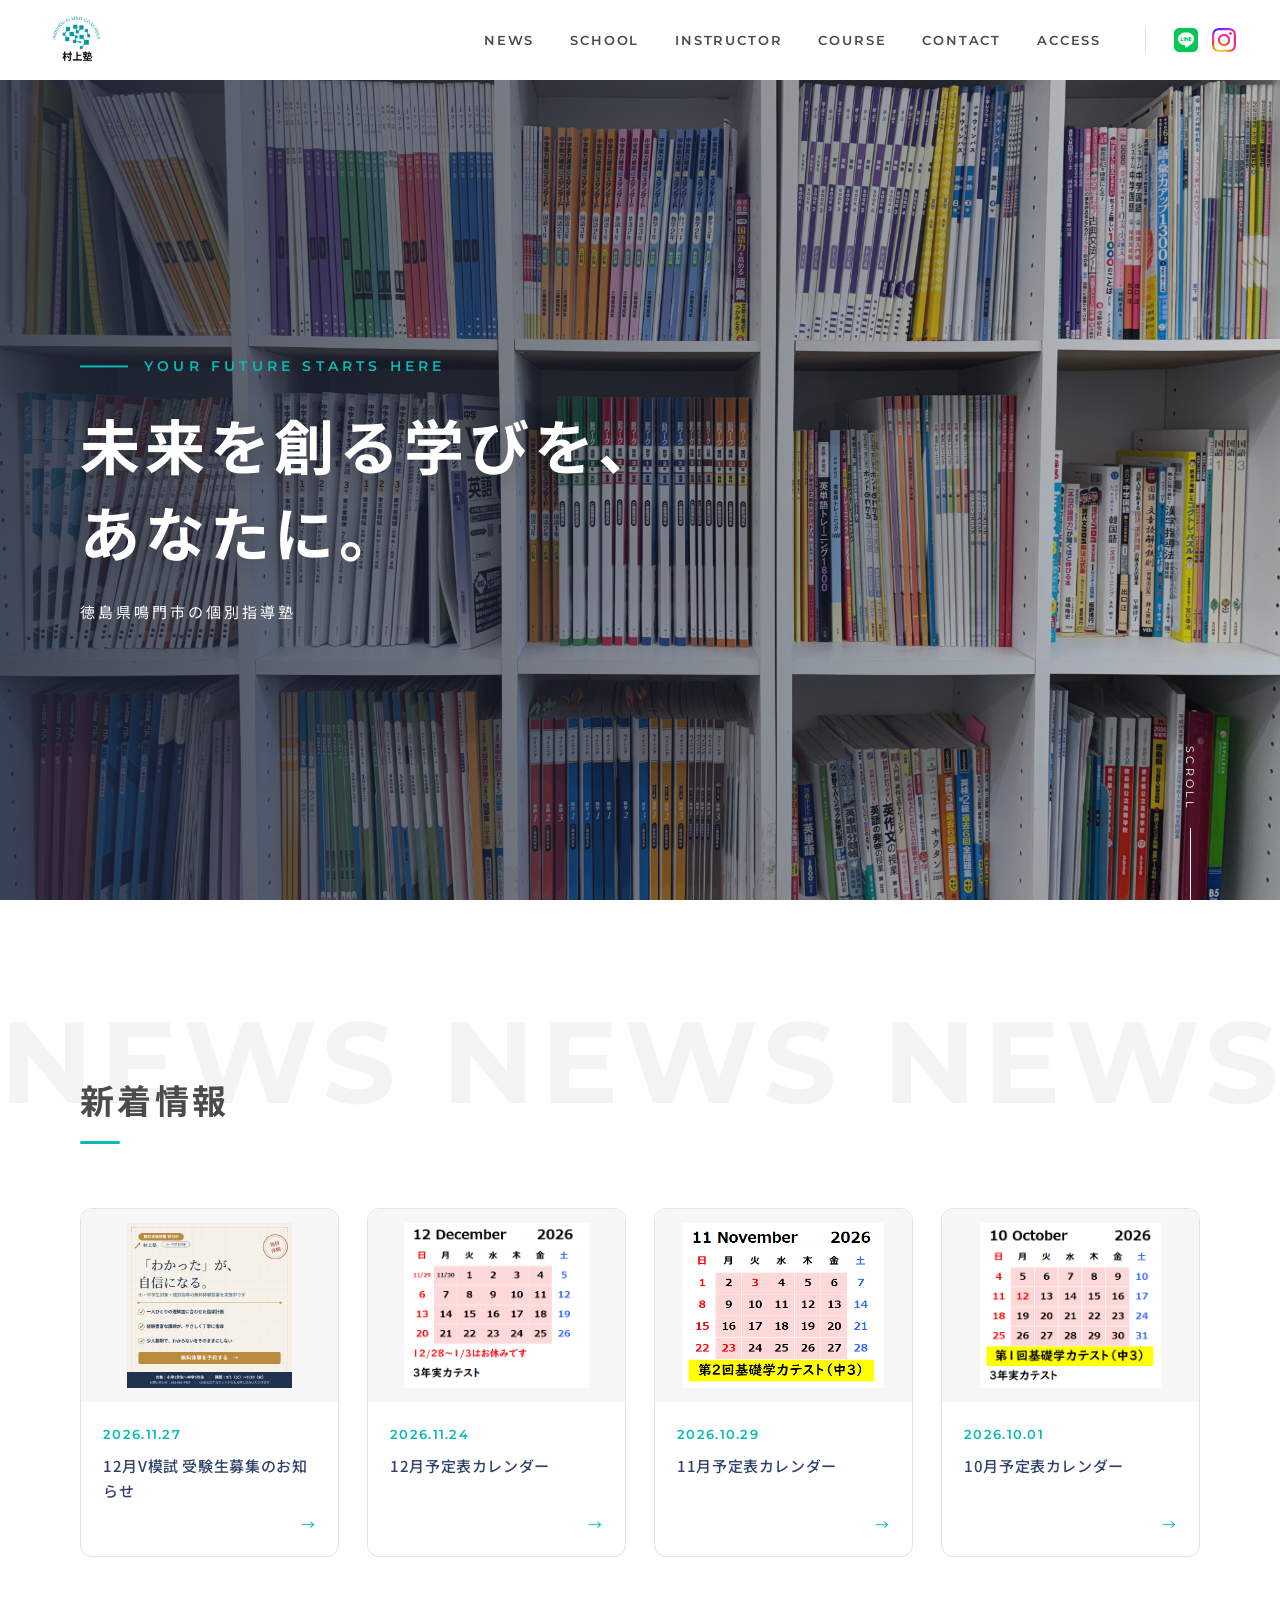
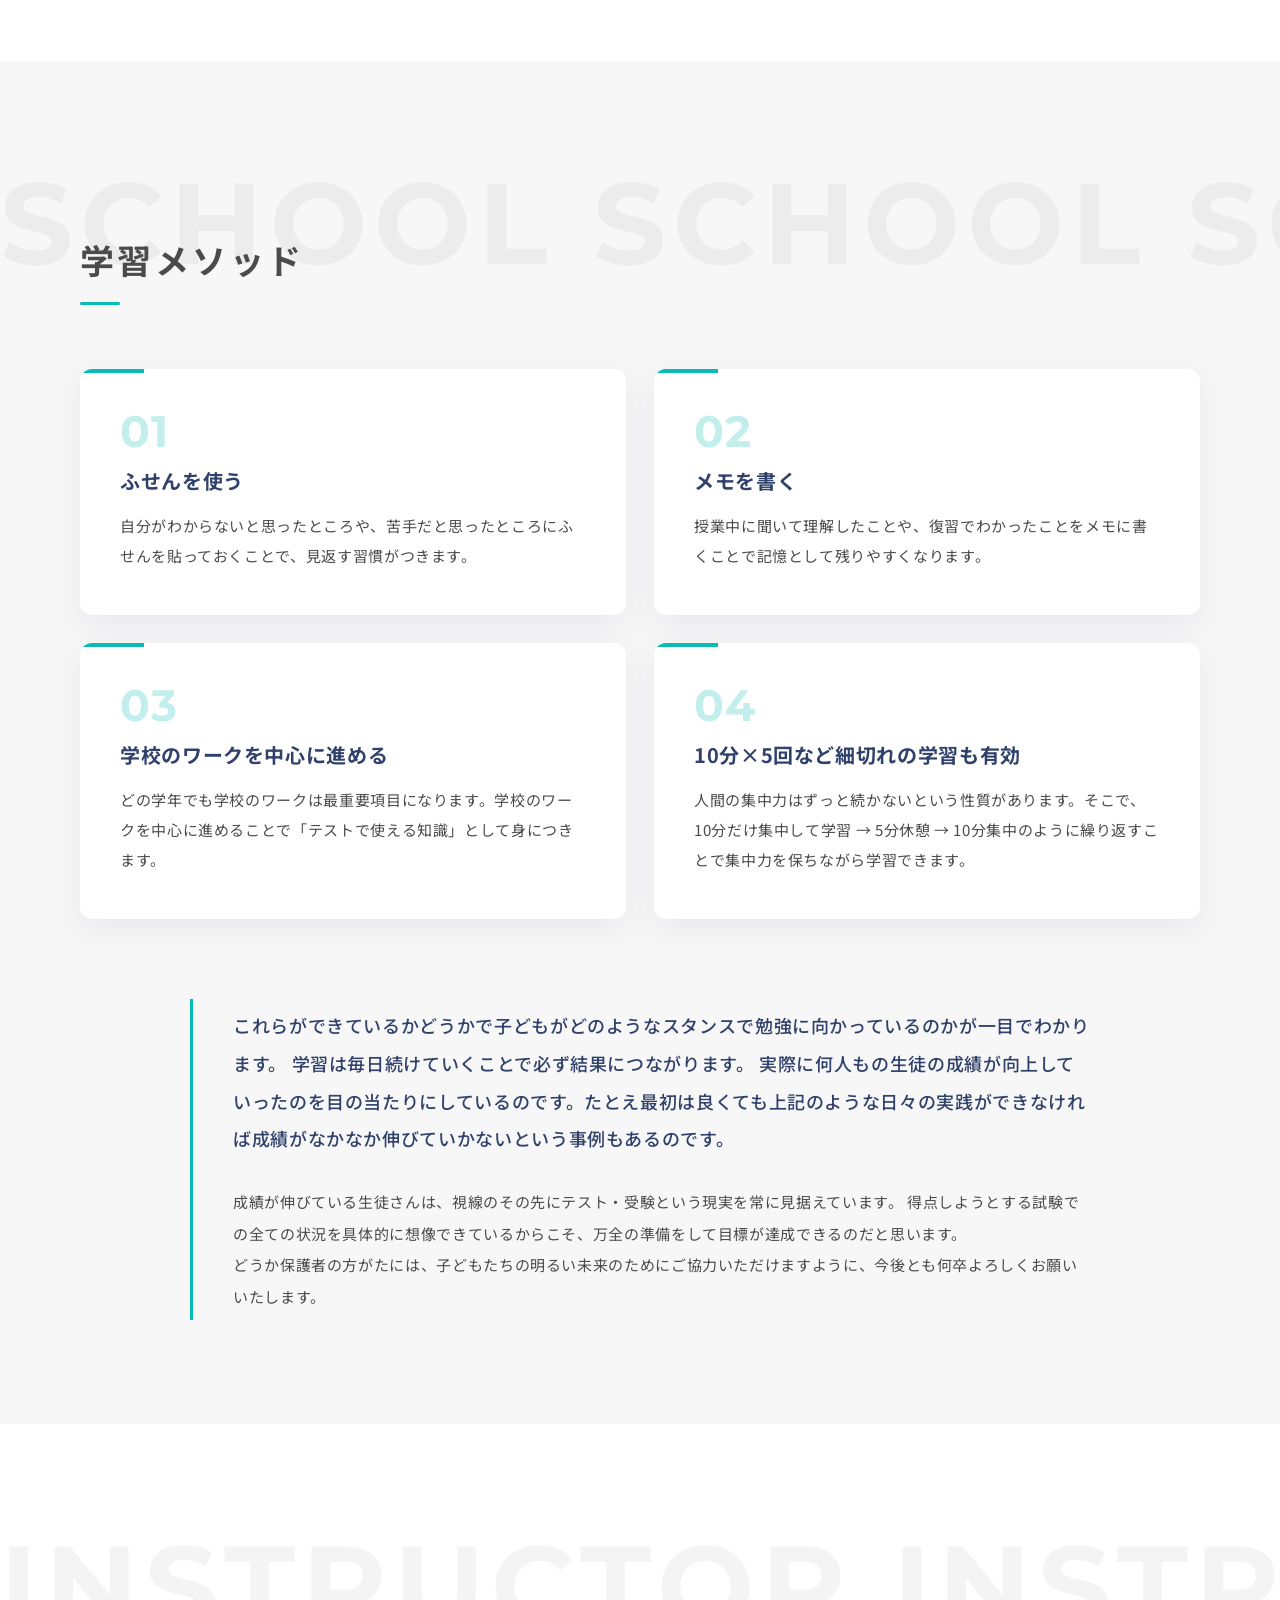
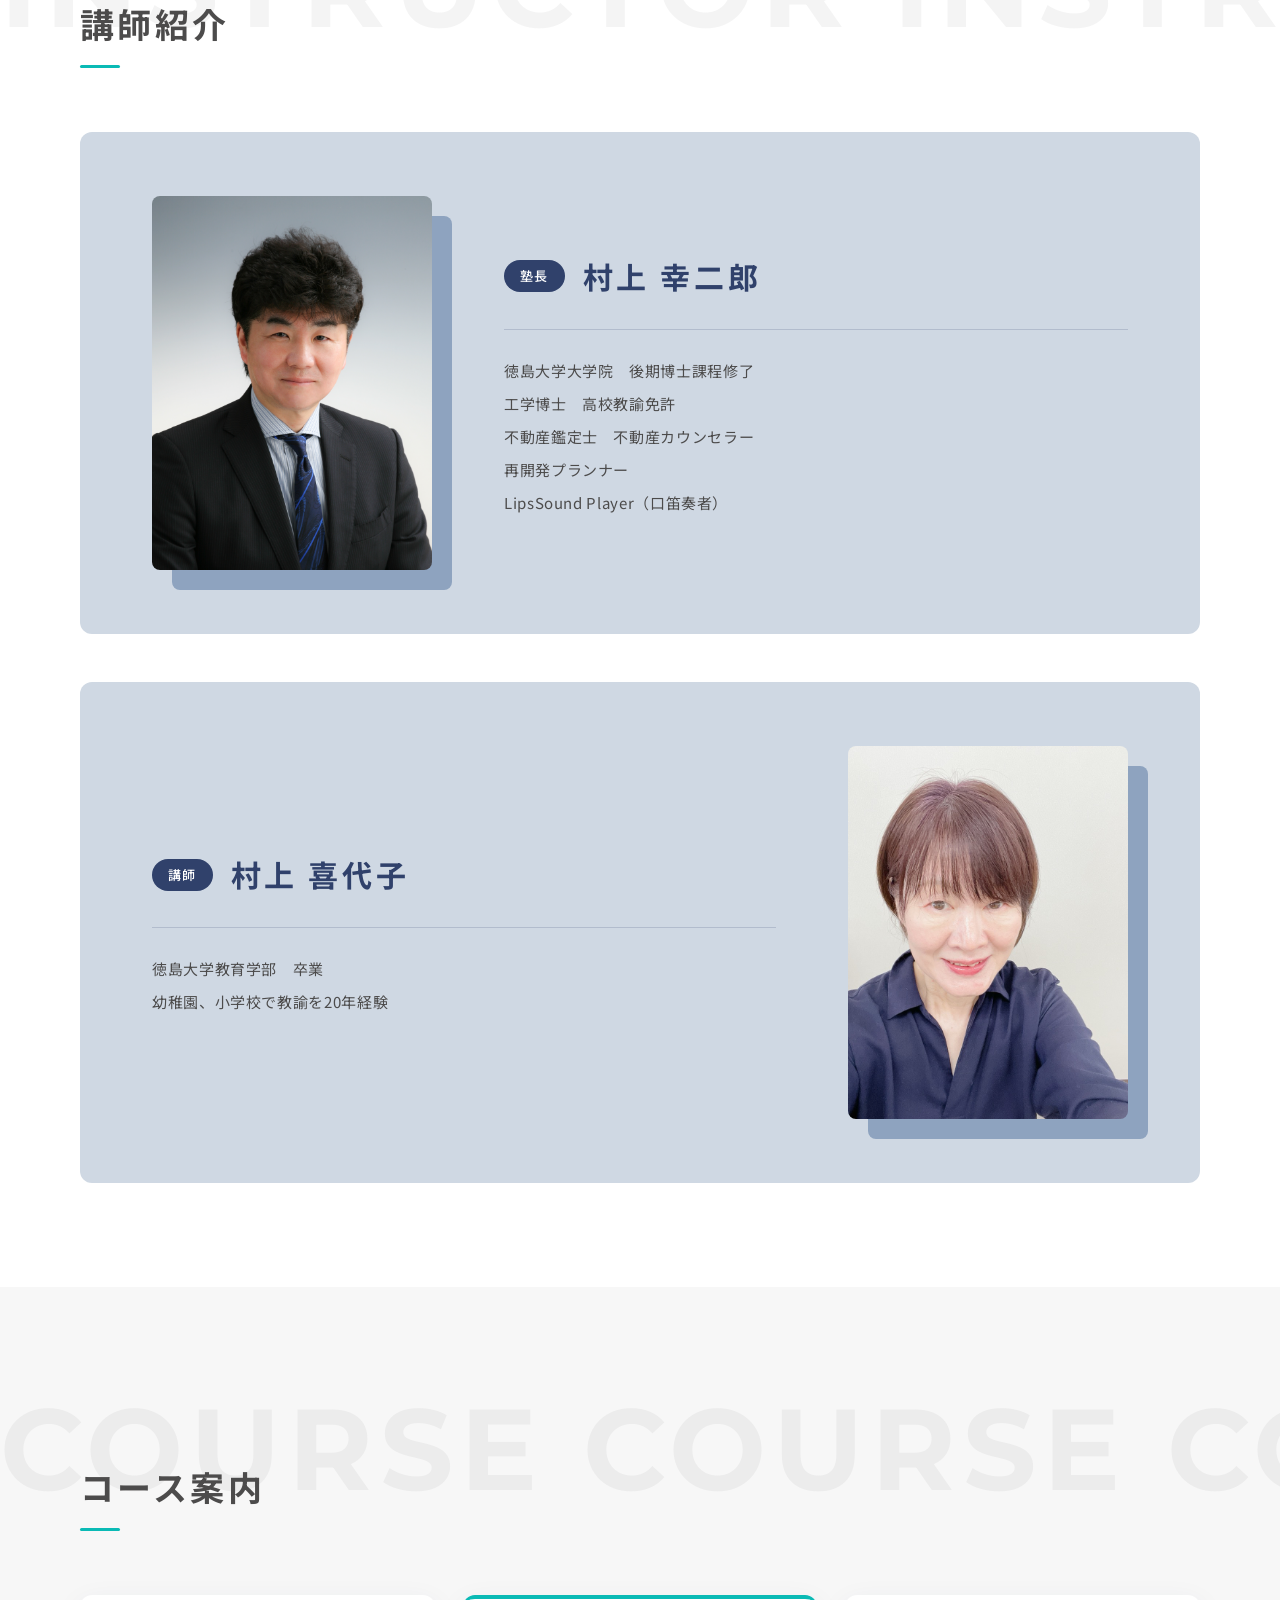
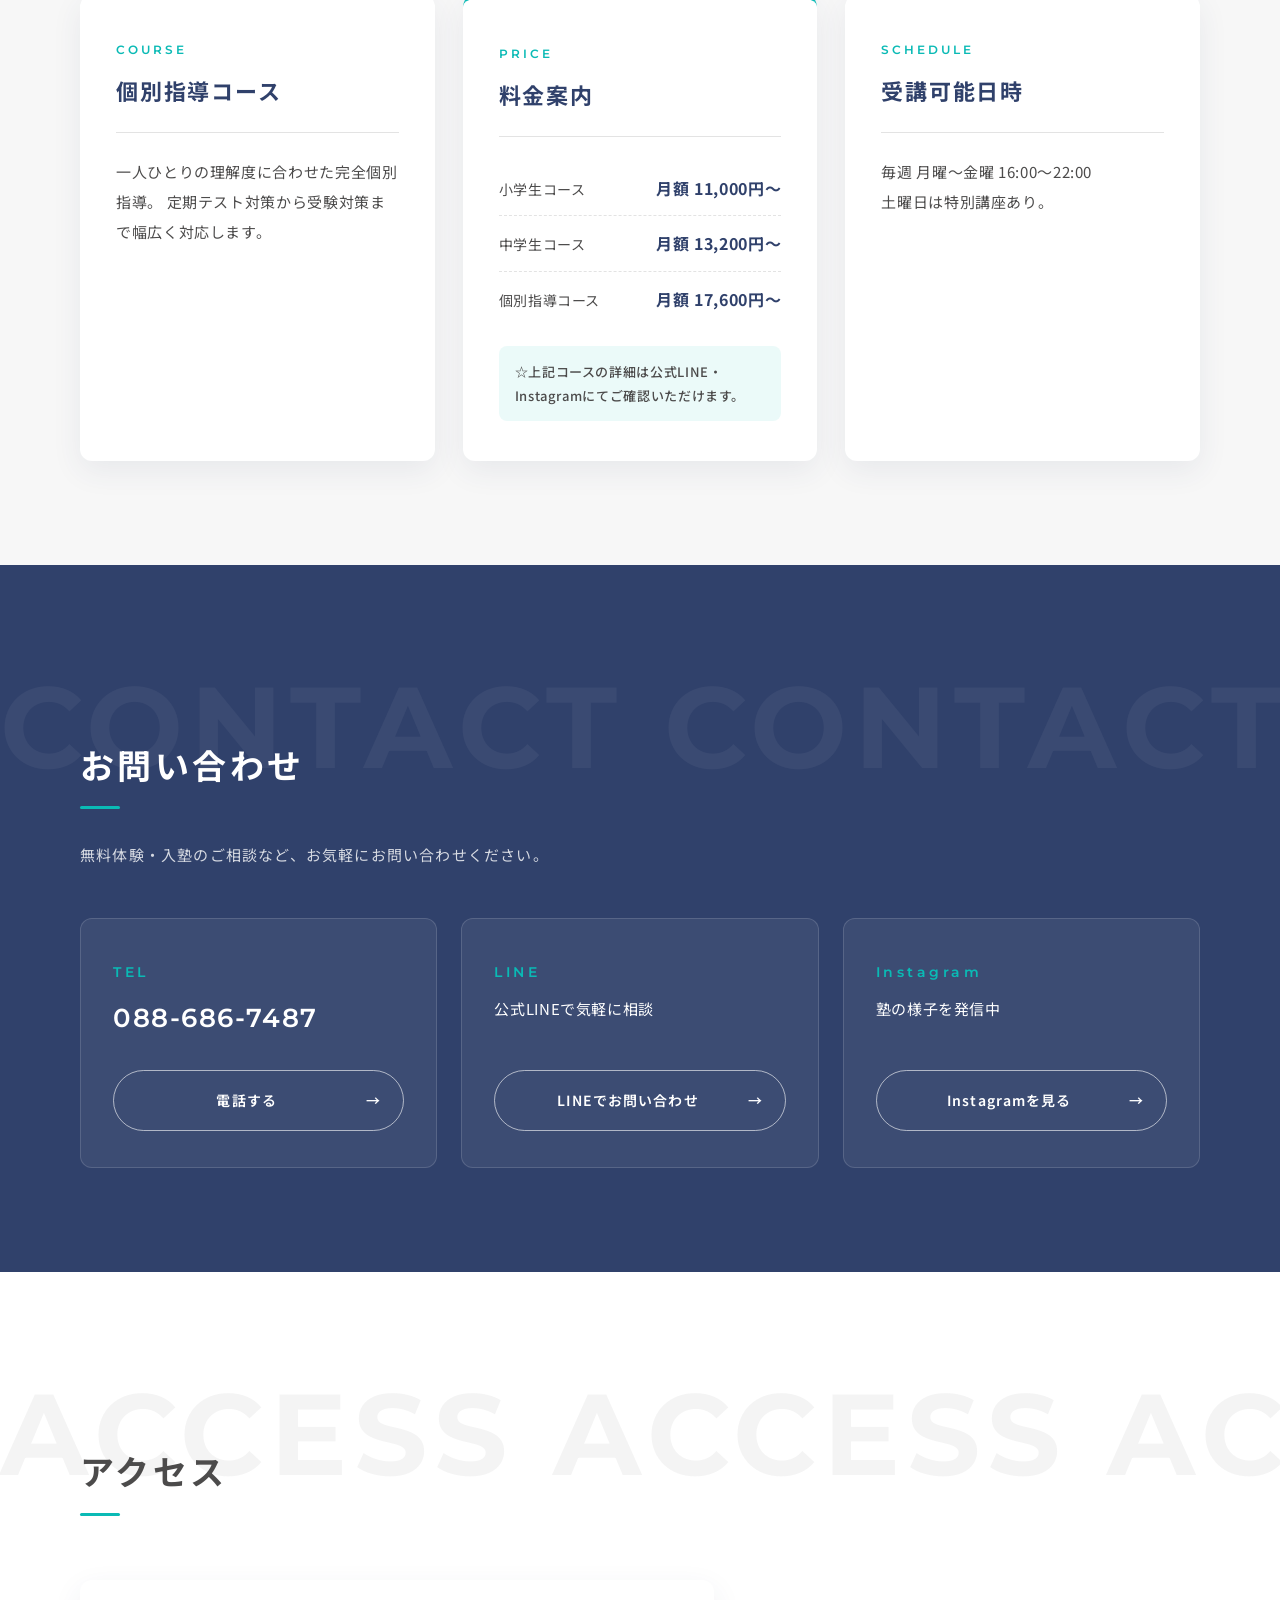
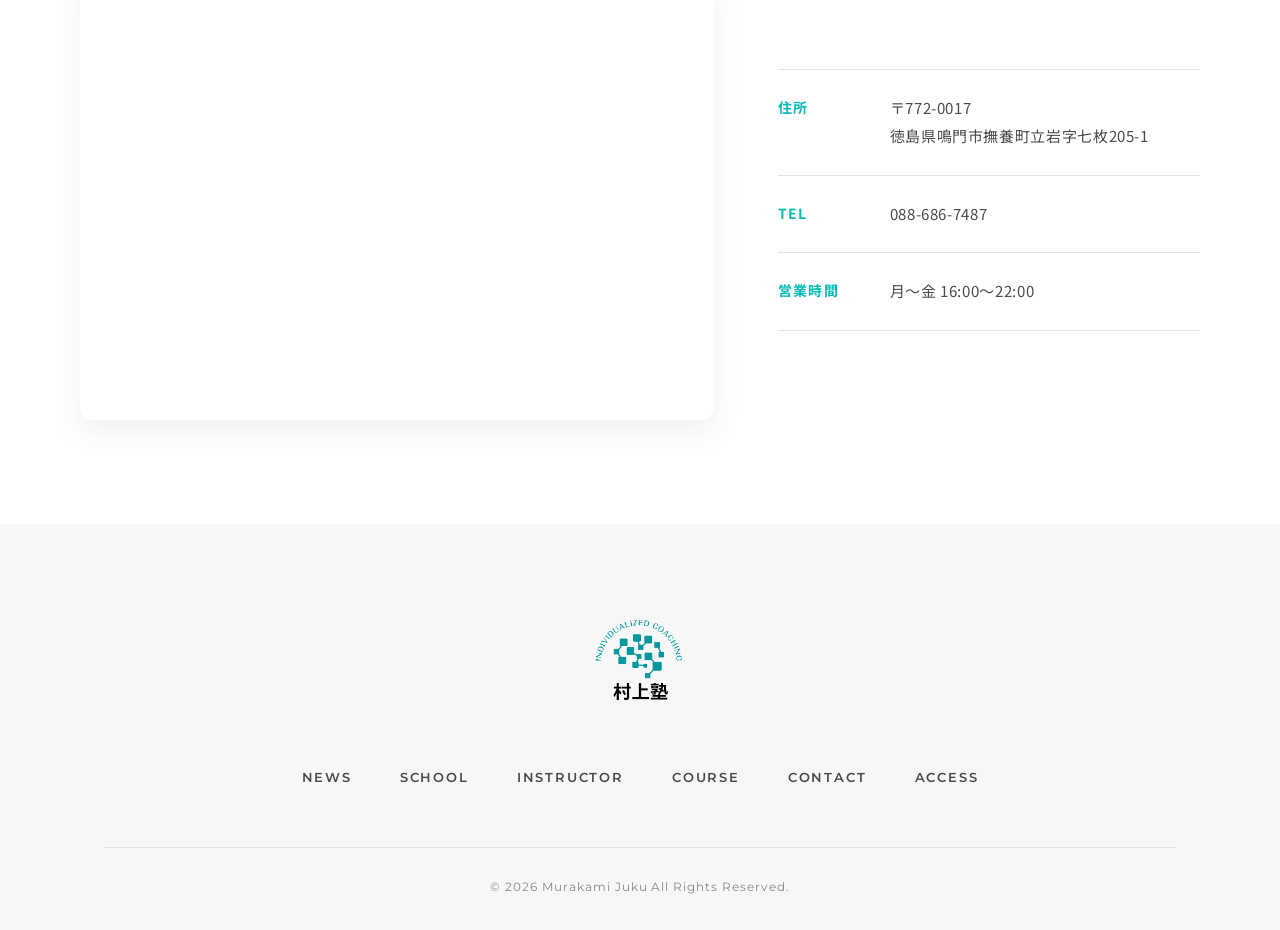
==== commit c8e2411b: "Update index.html" ====
--- a/index.html
+++ b/index.html
@@ -171,7 +171,15 @@
 
   <div class="news-list">
 
-
+<a href="detail/news-001.html" class="news-item reveal">
+      <div class="news-thumb">
+        <img src="img/juku_taiken_ad.png" alt="12月V模試 受験生募集">
+      </div>
+      <div class="news-content">
+        <span class="news-date">2026.11.27</span>
+        <p class="news-text">12月V模試 受験生募集のお知らせ</p>
+      </div>
+    </a>
 
     <a href="detail/news-002.html" class="news-item reveal">
       <div class="news-thumb">
@@ -200,16 +208,6 @@
       <div class="news-content">
         <span class="news-date">2026.10.01</span>
         <p class="news-text">10月予定表カレンダー</p>
-      </div>
-    </a>
-
-    <a href="detail/news-001.html" class="news-item reveal">
-      <div class="news-thumb">
-        <img src="img/juku_taiken_ad.png" alt="無料体験実施中">
-      </div>
-      <div class="news-content">
-        <span class="news-date">2026.08.20</span>
-        <p class="news-text">無料体験実施中</p>
       </div>
     </a>
 
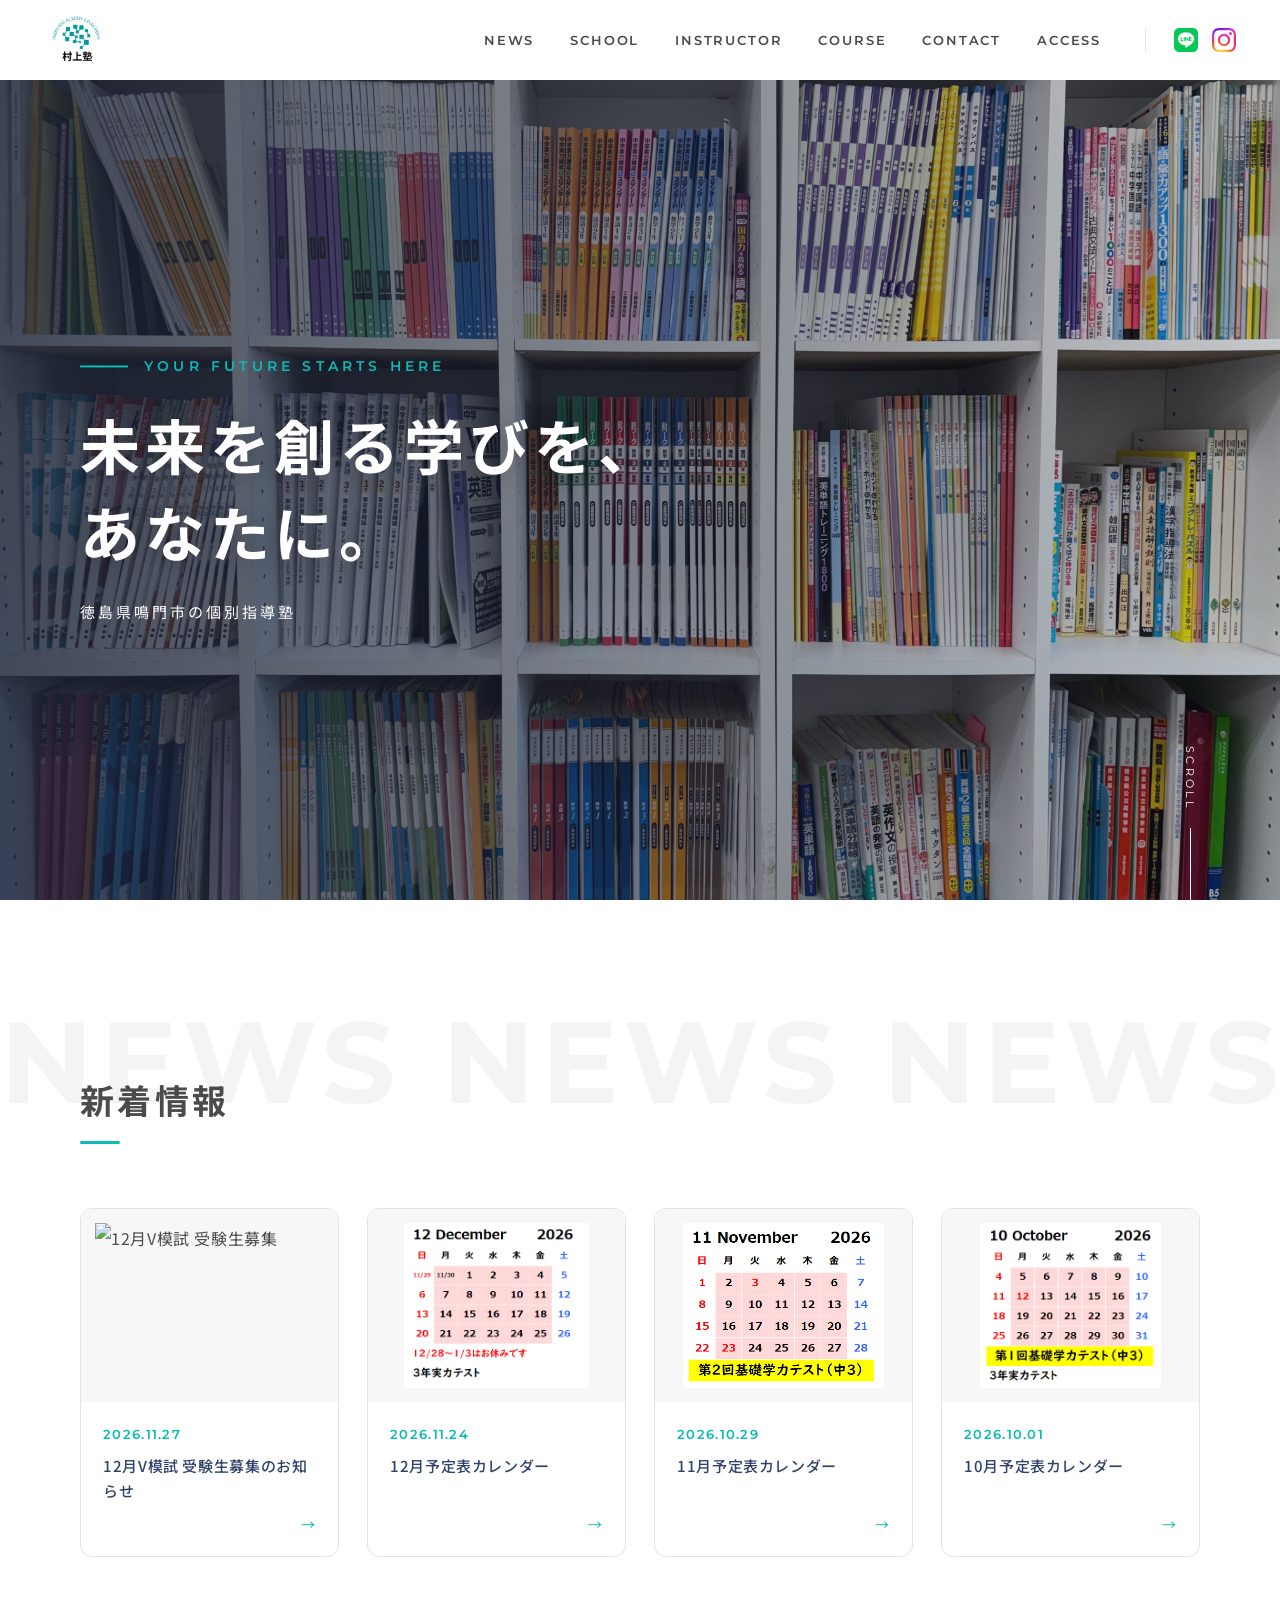
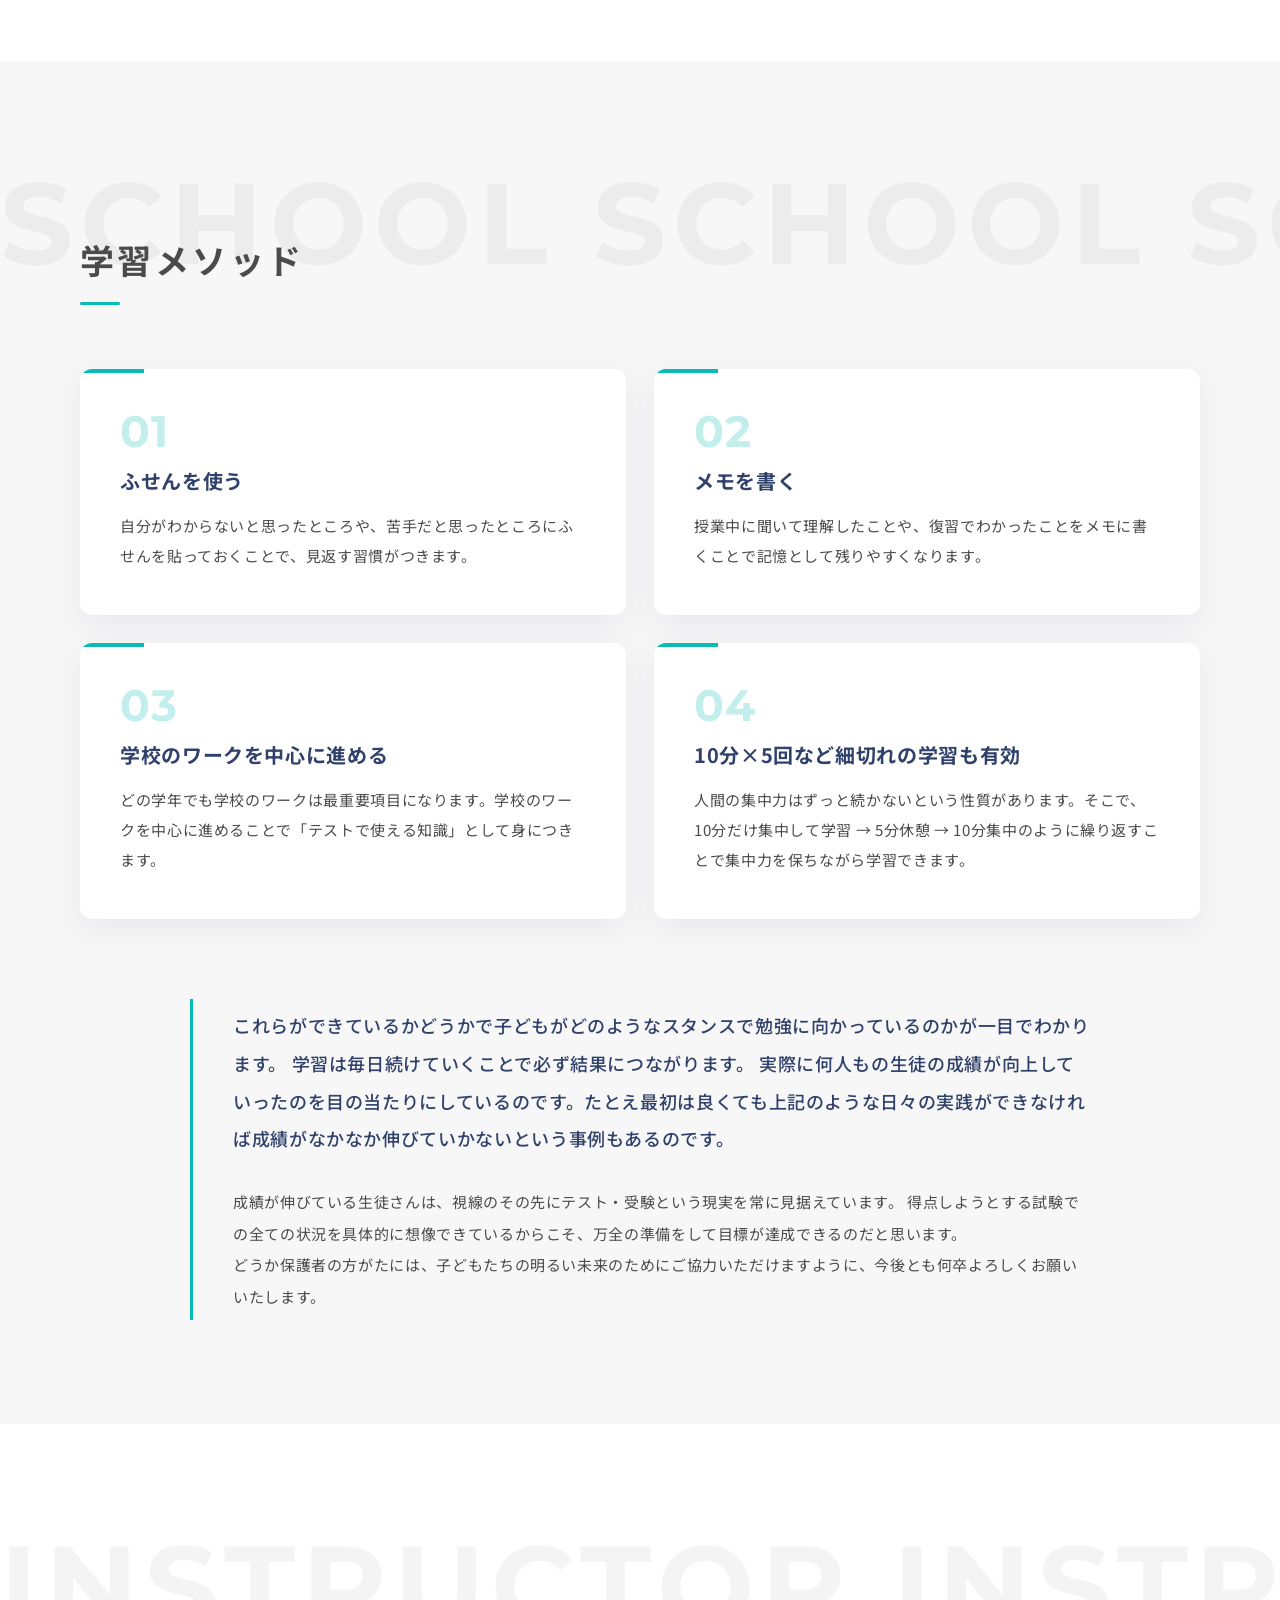
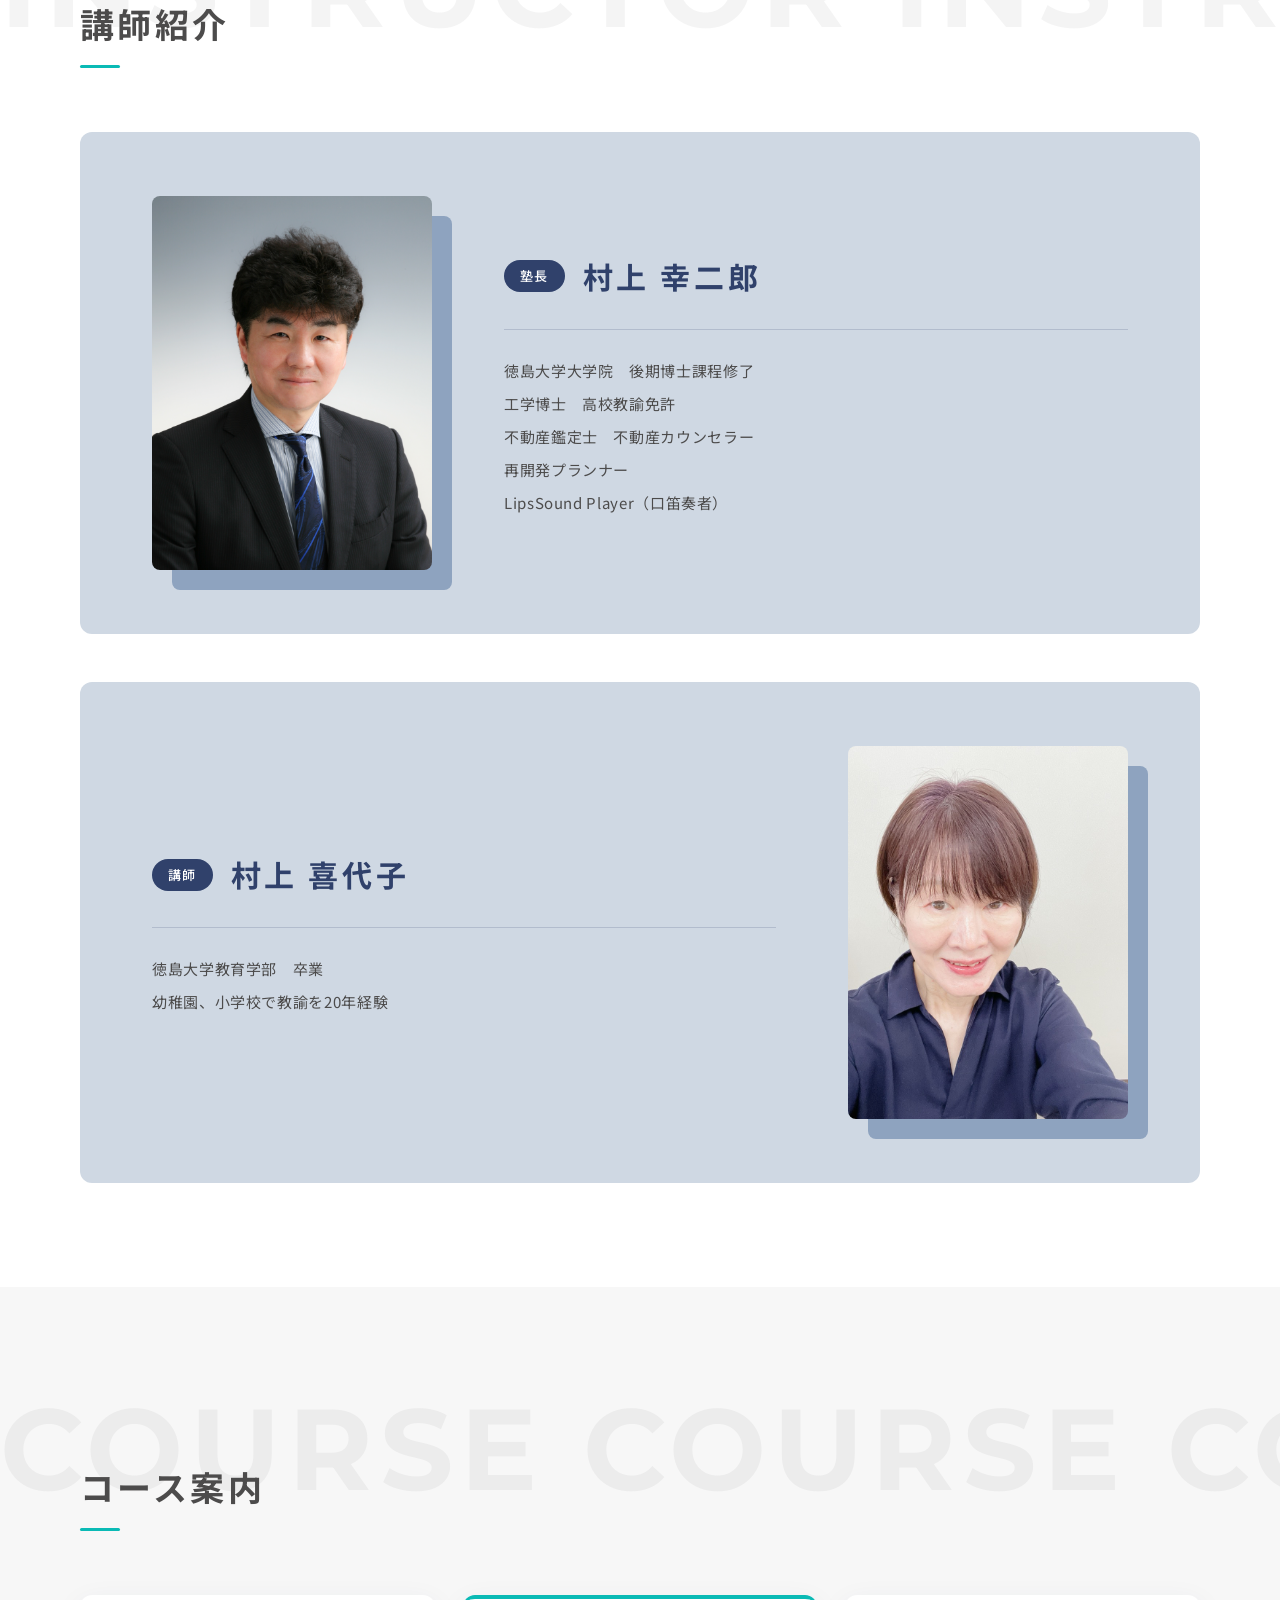
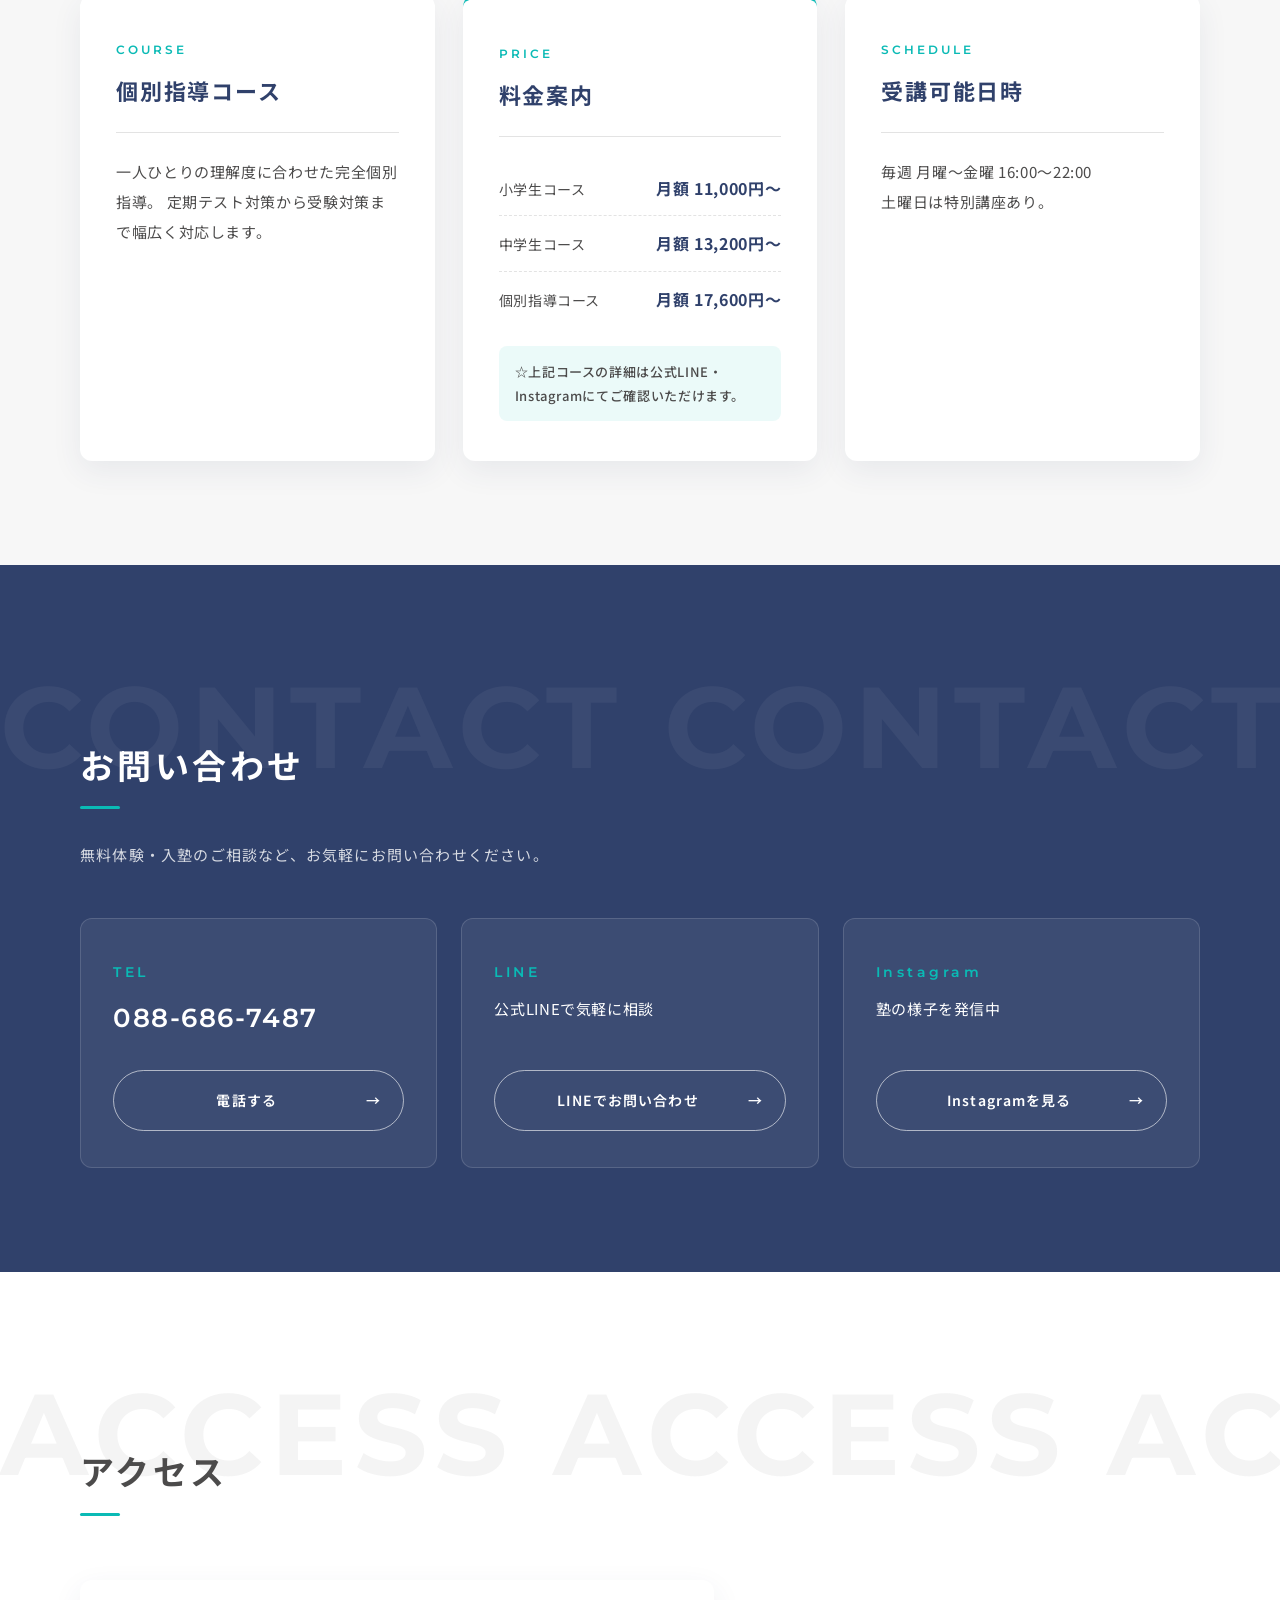
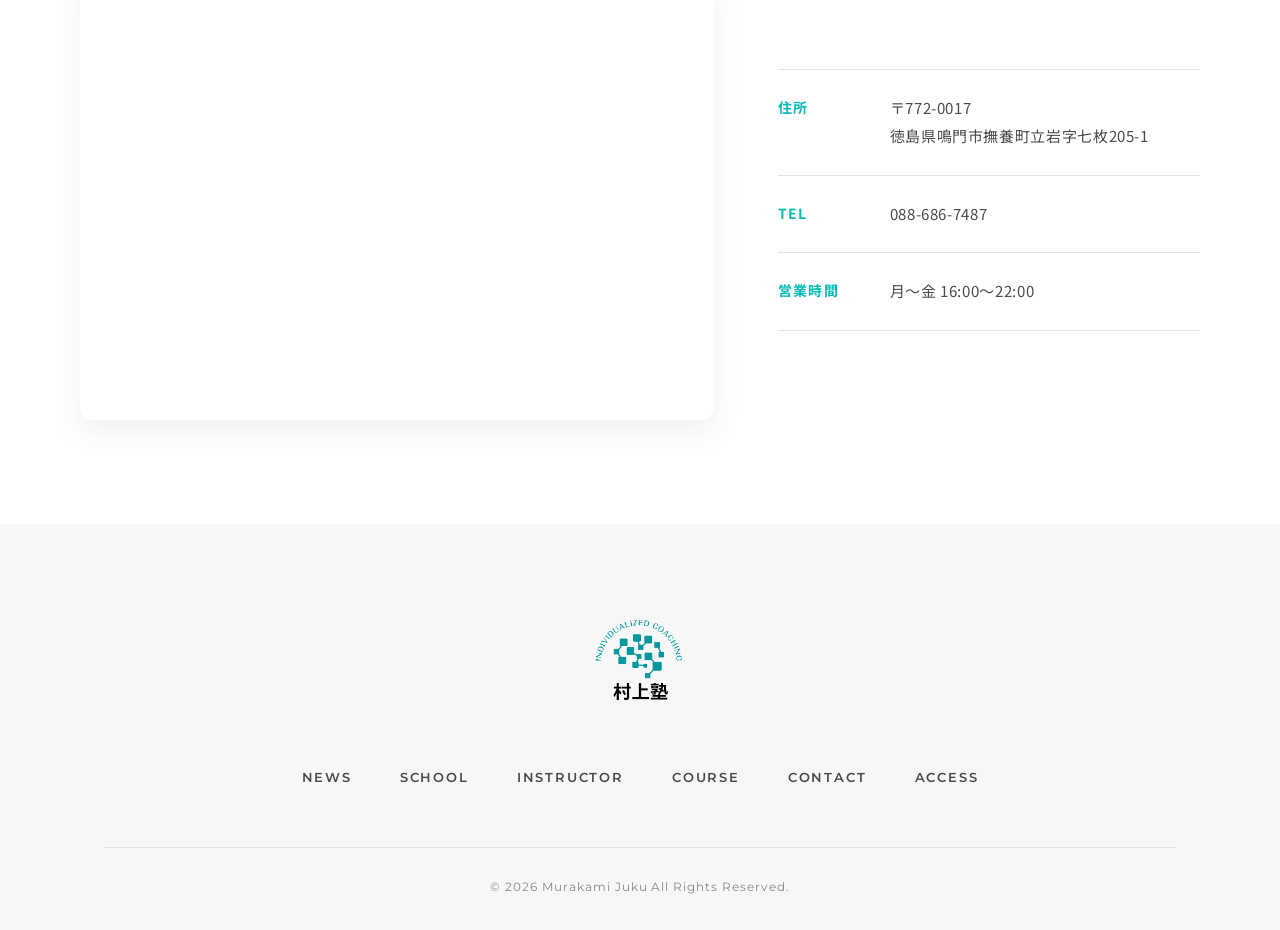
==== commit ab4eec8a: "Update index.html" ====
--- a/index.html
+++ b/index.html
@@ -173,7 +173,7 @@
 
 <a href="detail/news-001.html" class="news-item reveal">
       <div class="news-thumb">
-        <img src="img/juku_taiken_ad.png" alt="12月V模試 受験生募集">
+        <img src="img/12monthVmosi.png" alt="12月V模試 受験生募集">
       </div>
       <div class="news-content">
         <span class="news-date">2026.11.27</span>
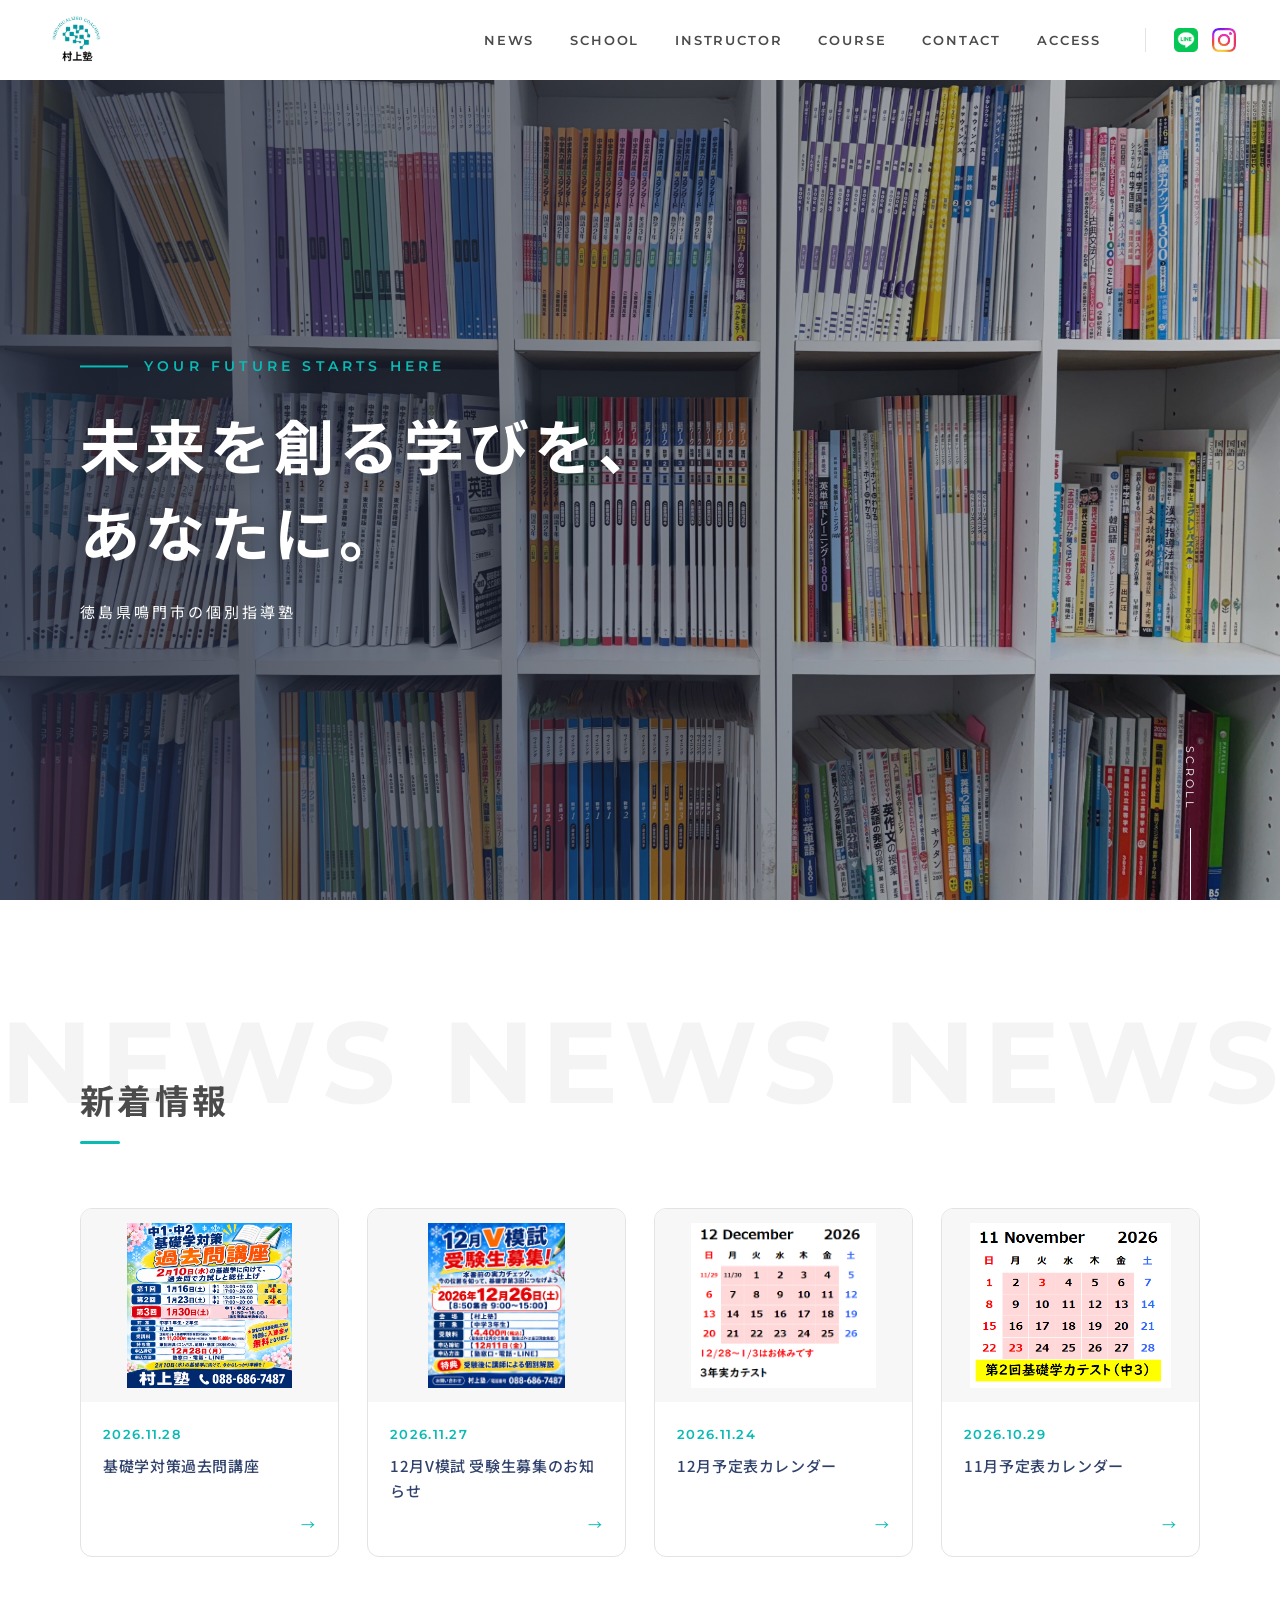
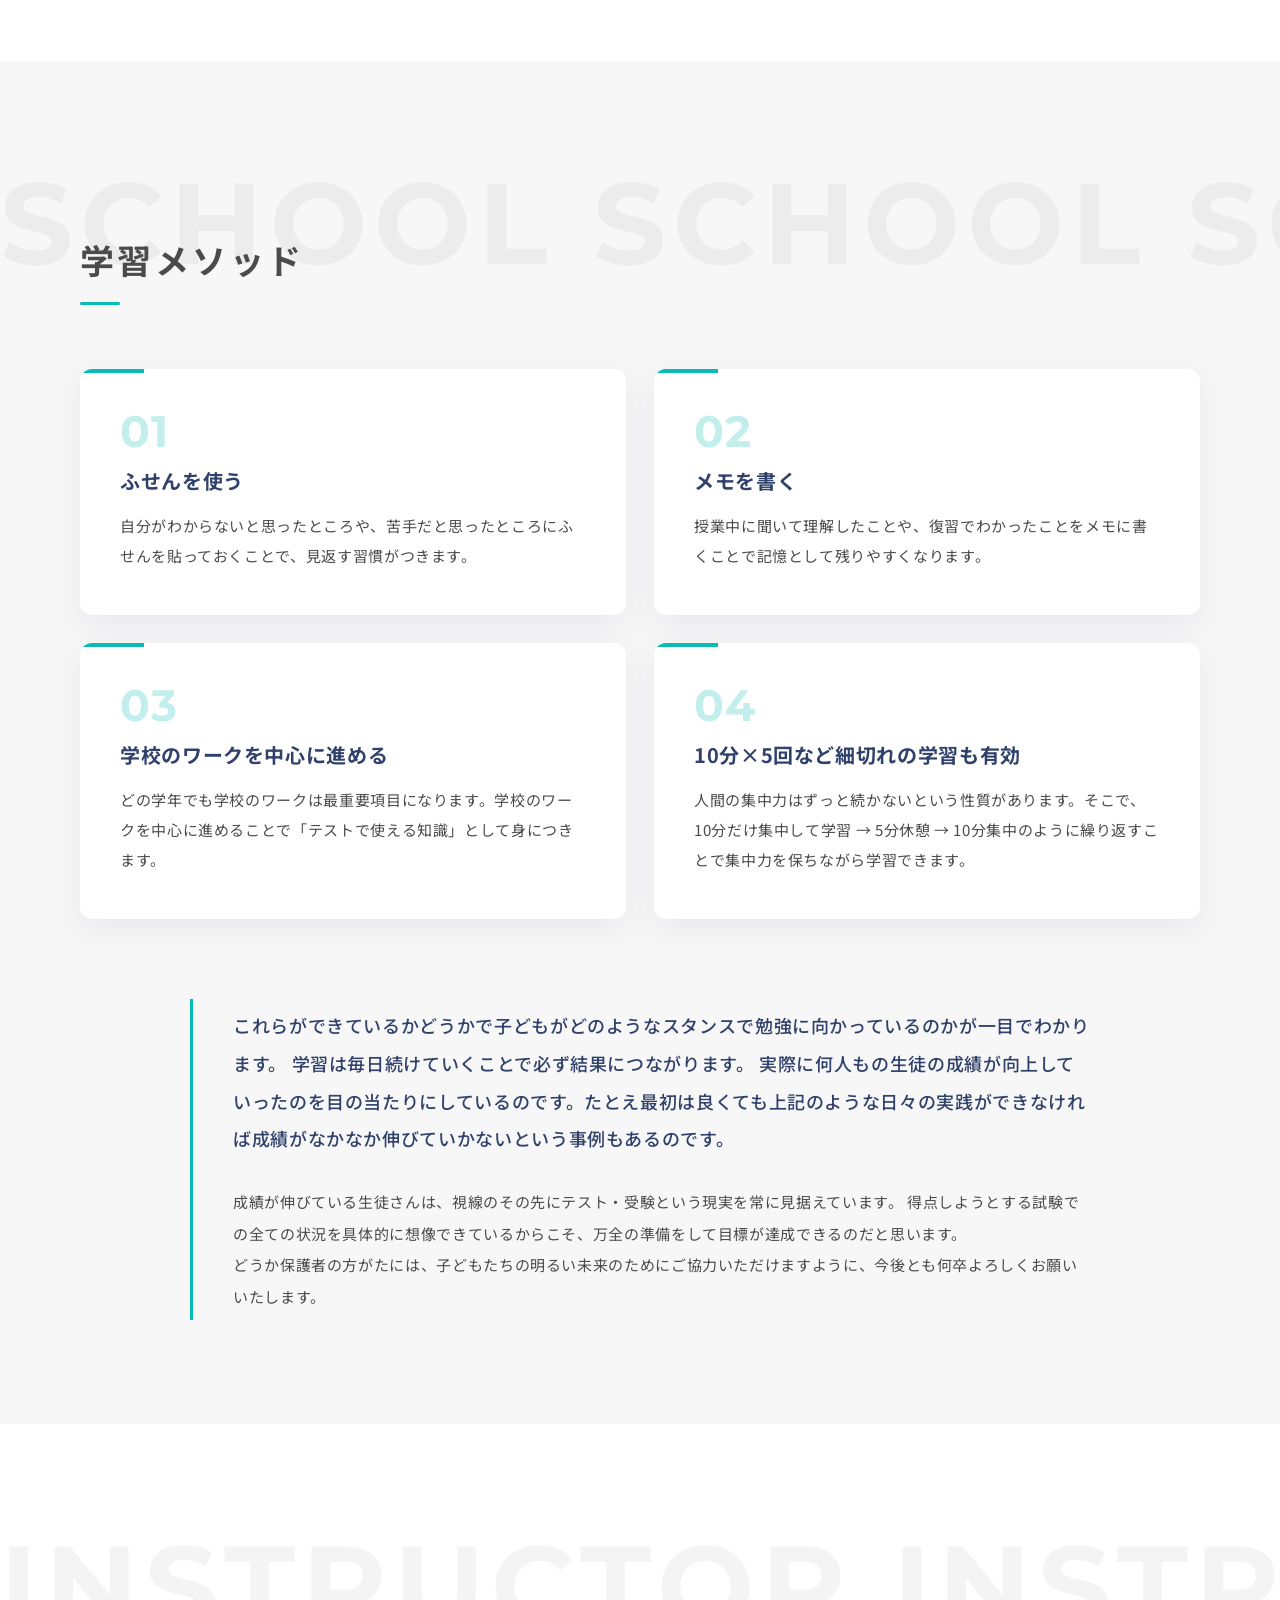
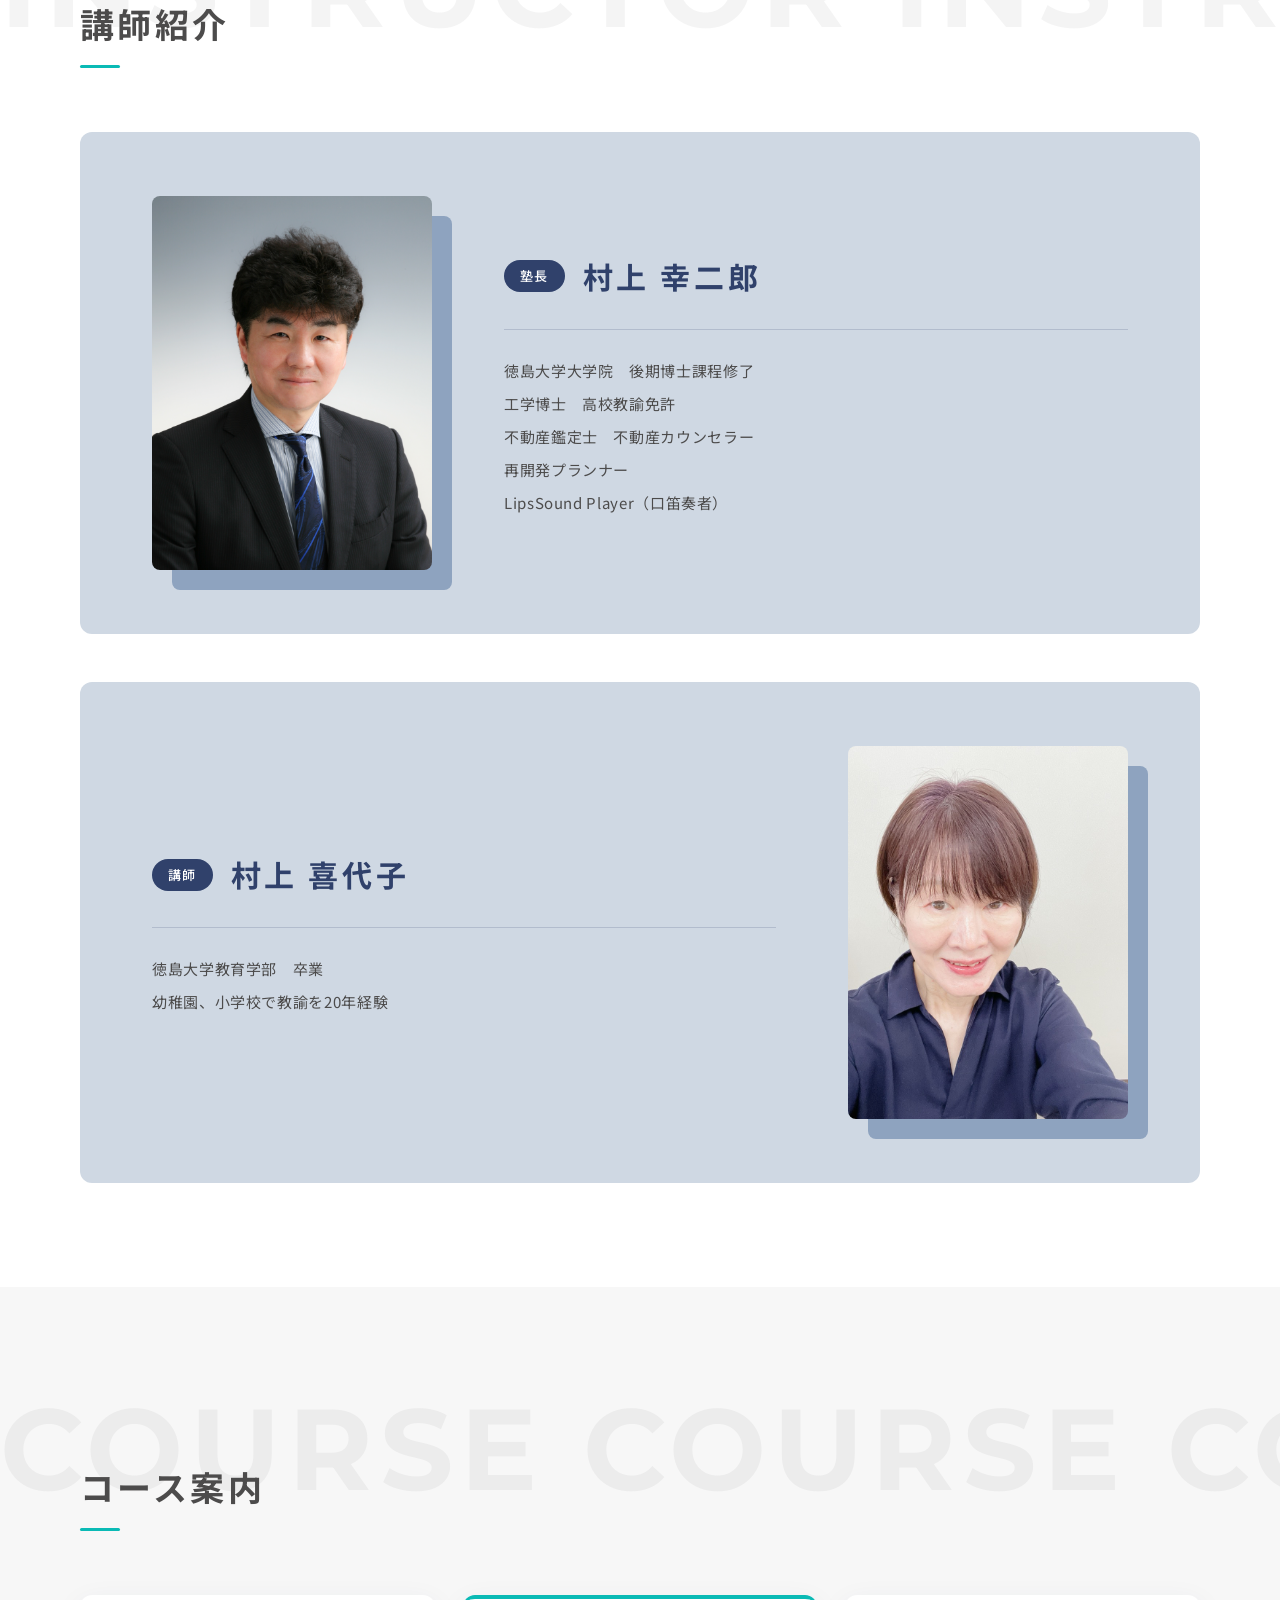
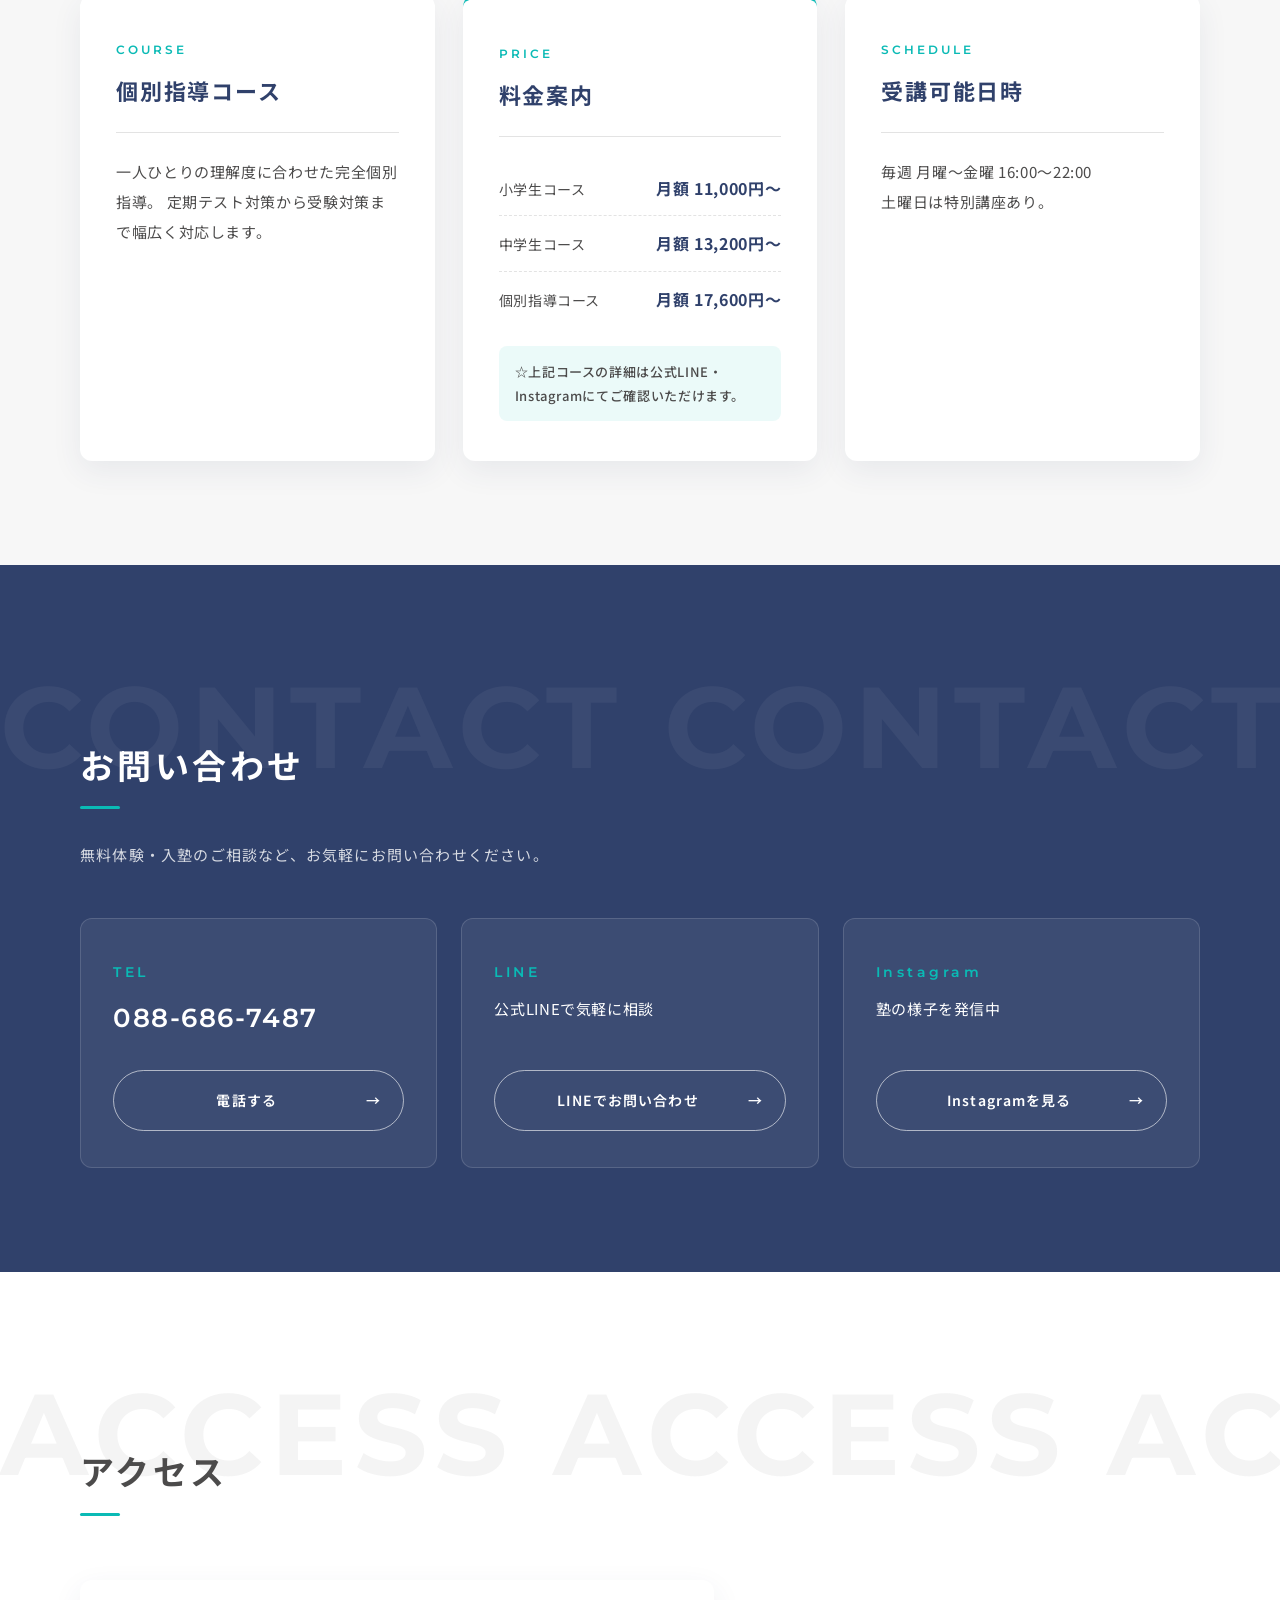
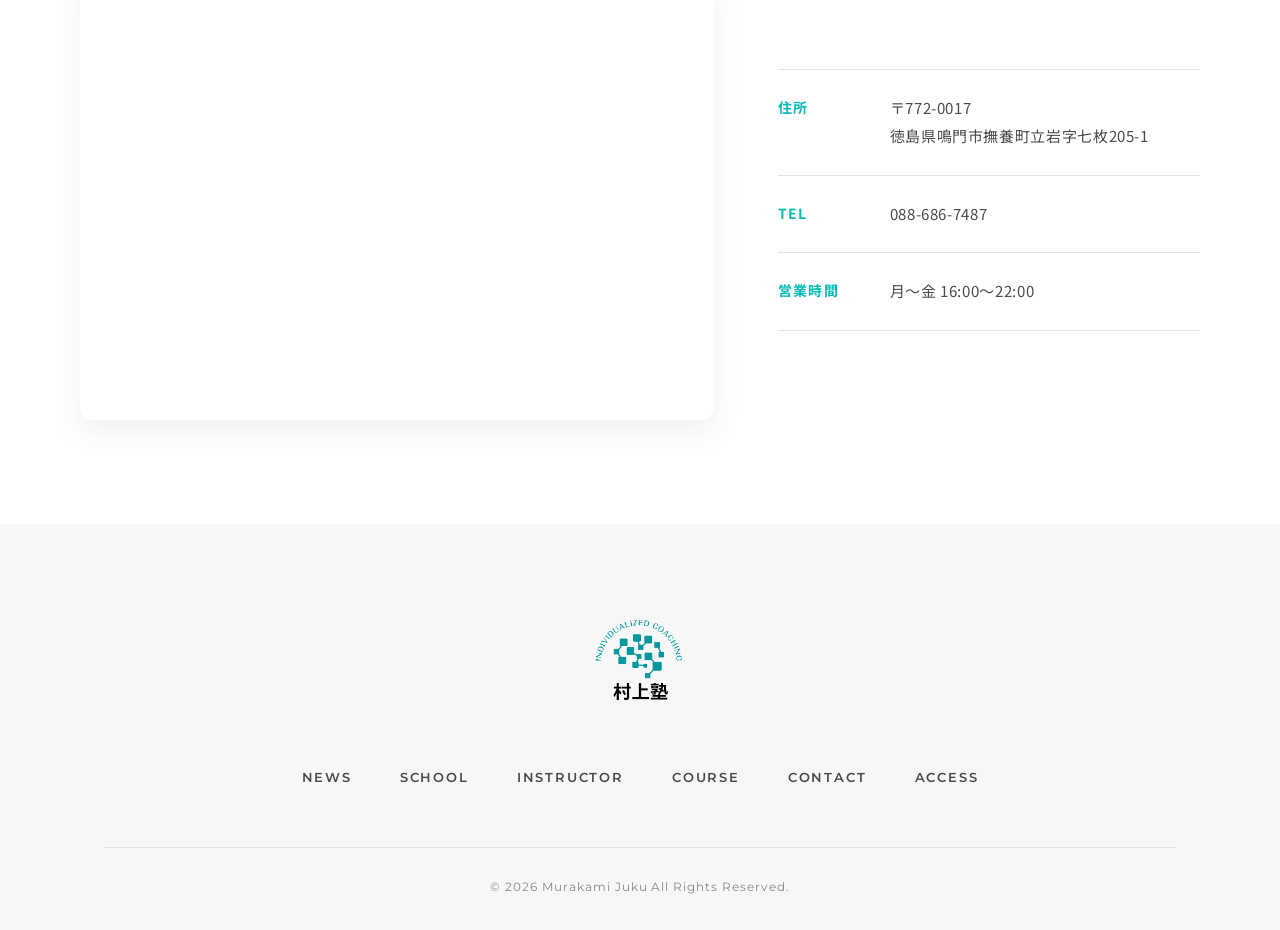
==== commit cdf1ce9b: "Update print statement from 'Hello' to 'Goodbye'" ====
--- a/index.html
+++ b/index.html
@@ -171,6 +171,16 @@
 
   <div class="news-list">
 
+    <a href="detail/news-003.html" class="news-item reveal">
+      <div class="news-thumb">
+        <img src="img/kakomonkouza.png" alt="基礎学対策過去問講座">
+      </div>
+      <div class="news-content">
+        <span class="news-date">2026.11.28</span>
+        <p class="news-text">基礎学対策過去問講座</p>
+      </div>
+    </a>
+
 <a href="detail/news-001.html" class="news-item reveal">
       <div class="news-thumb">
         <img src="img/12monthVmosi.png" alt="12月V模試 受験生募集">
@@ -198,16 +208,6 @@
       <div class="news-content">
         <span class="news-date">2026.10.29</span>
         <p class="news-text">11月予定表カレンダー</p>
-      </div>
-    </a>
-
-    <a href="detail/news-003.html" class="news-item reveal">
-      <div class="news-thumb">
-        <img src="img/monthCalender10.png" alt="10月予定表カレンダー">
-      </div>
-      <div class="news-content">
-        <span class="news-date">2026.10.01</span>
-        <p class="news-text">10月予定表カレンダー</p>
       </div>
     </a>
 
